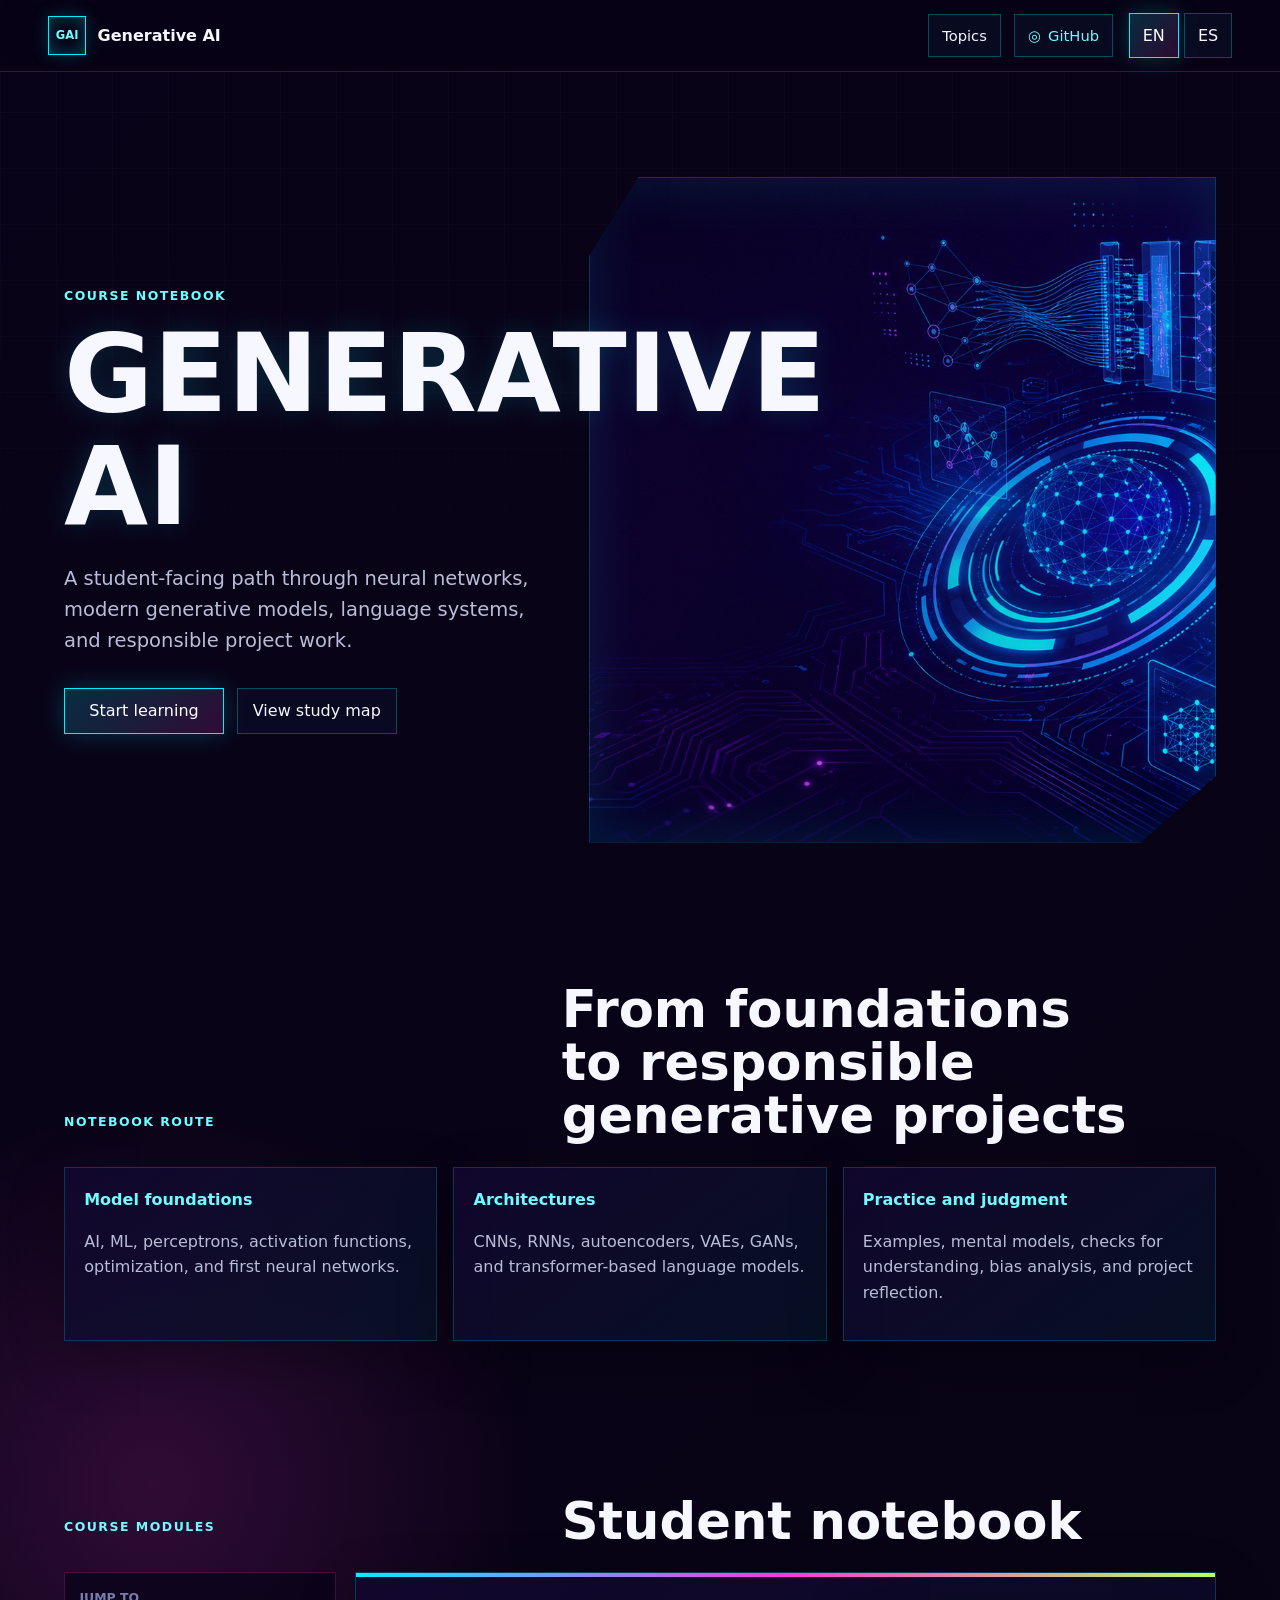
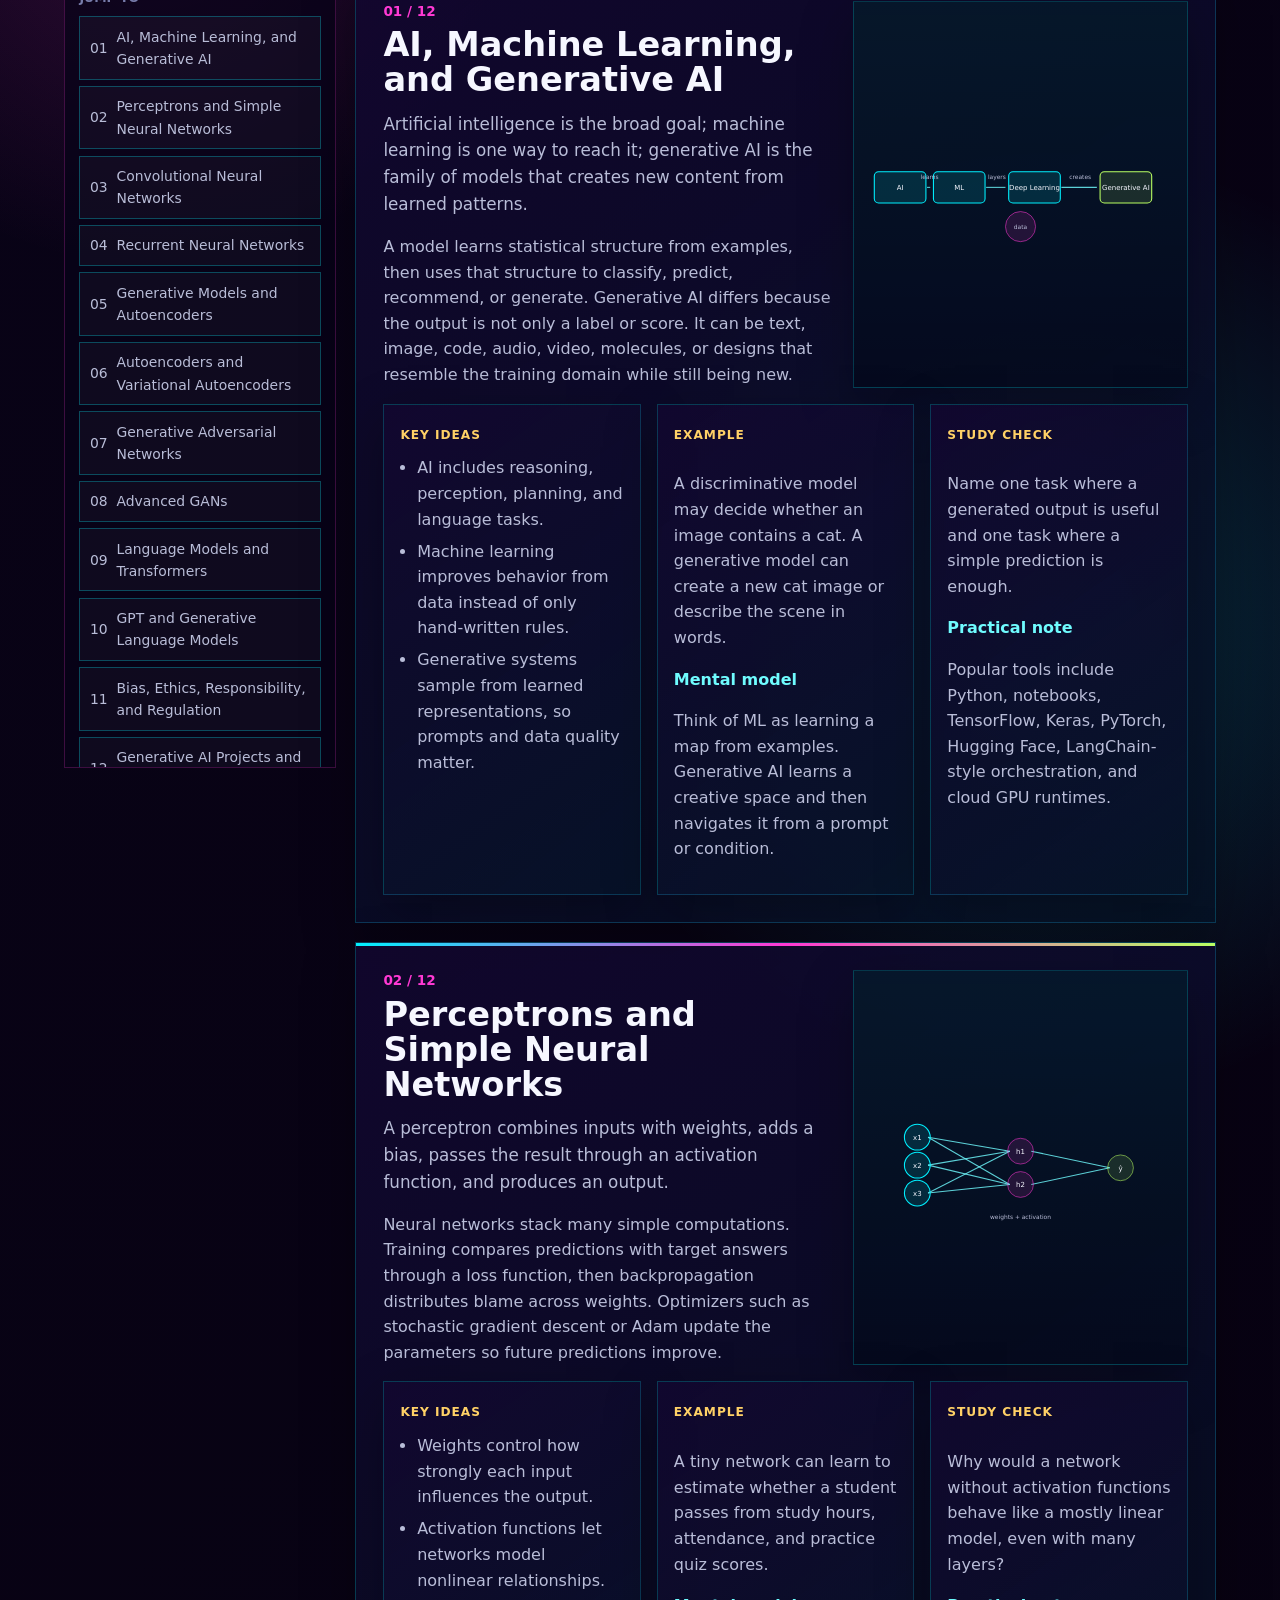
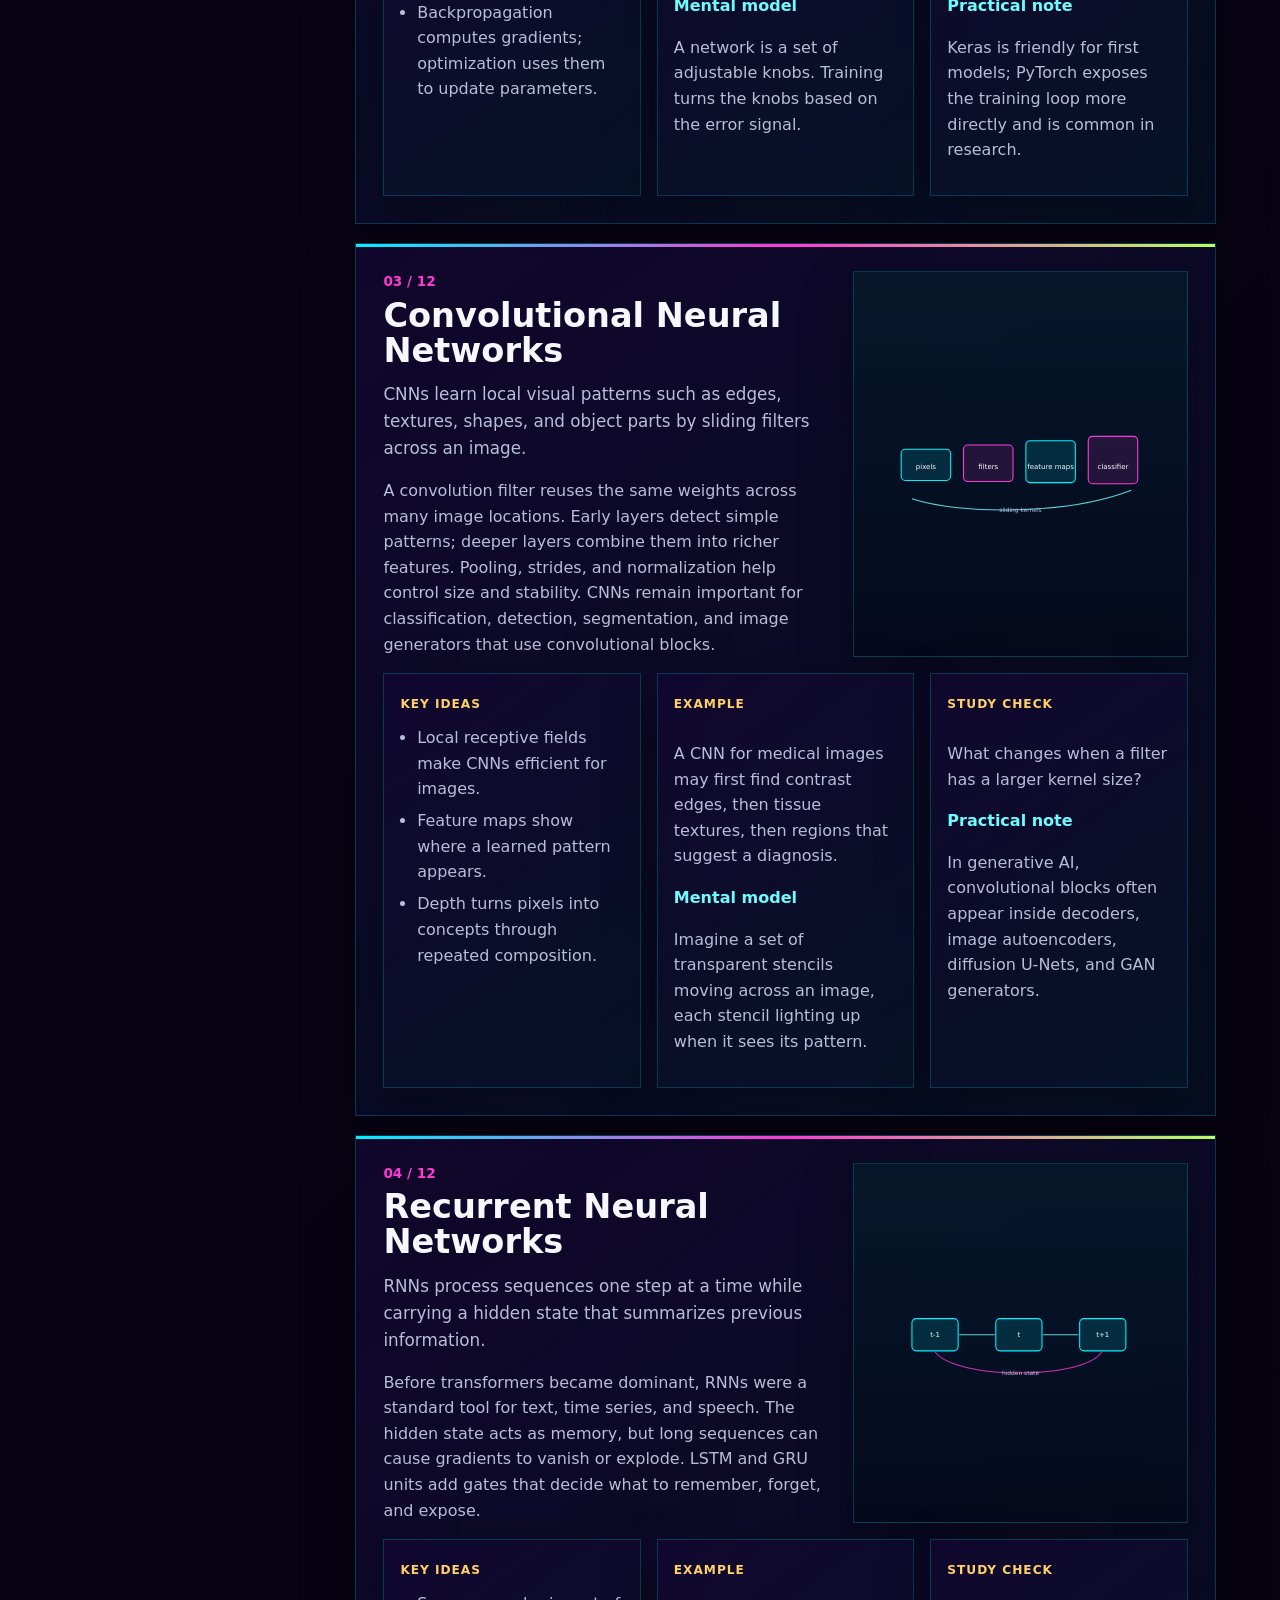
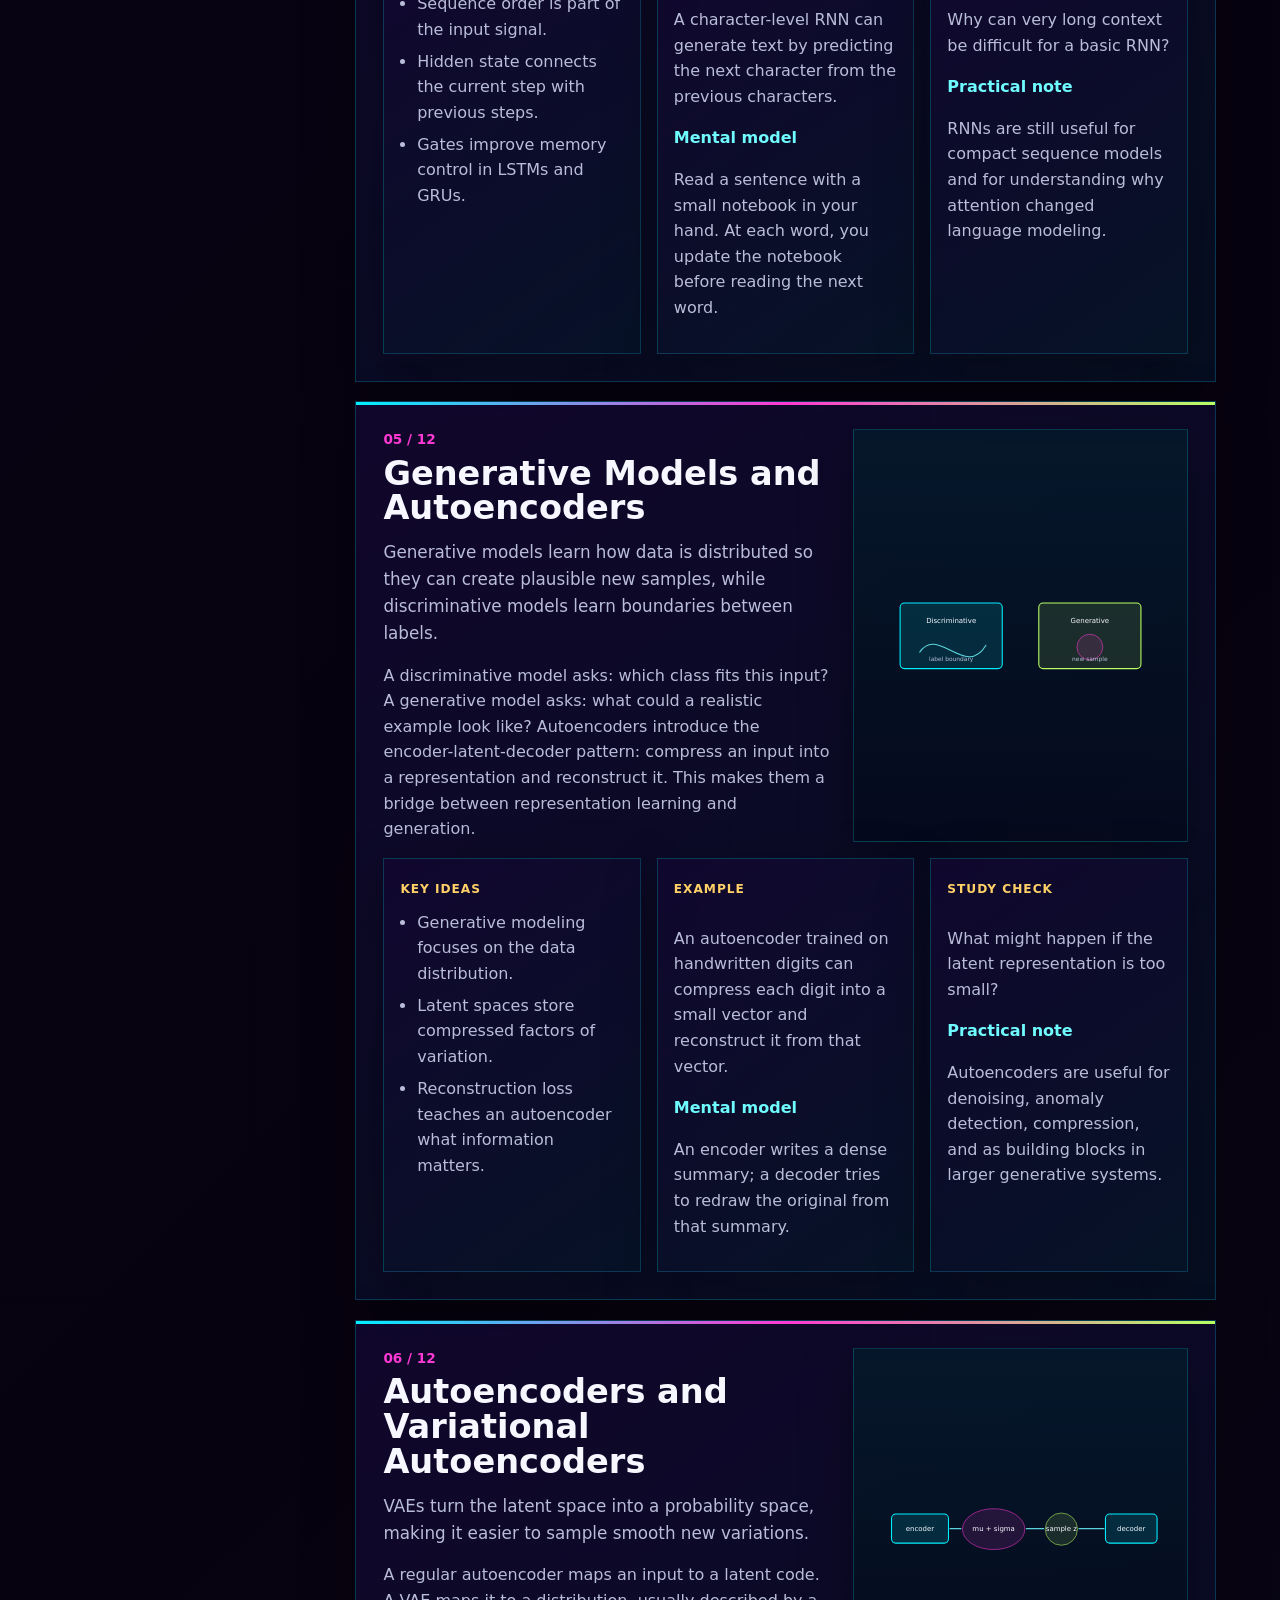
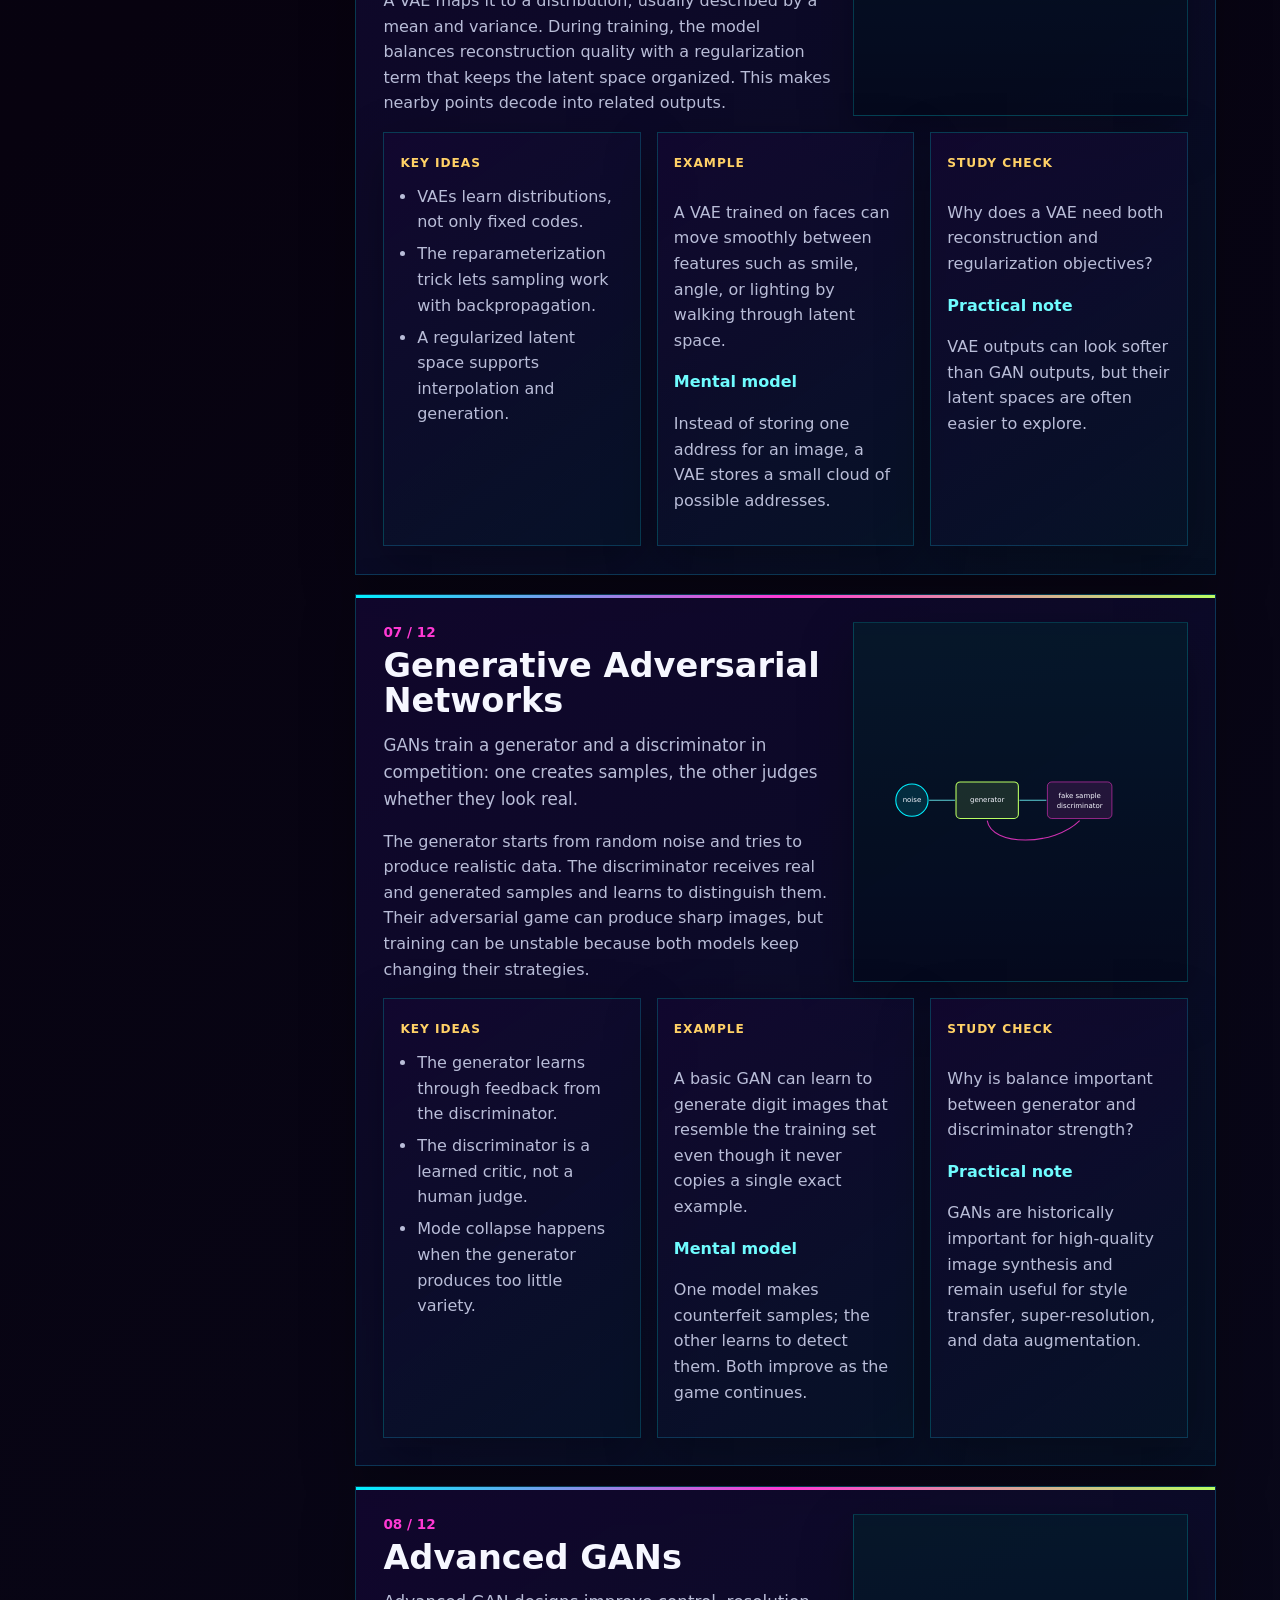
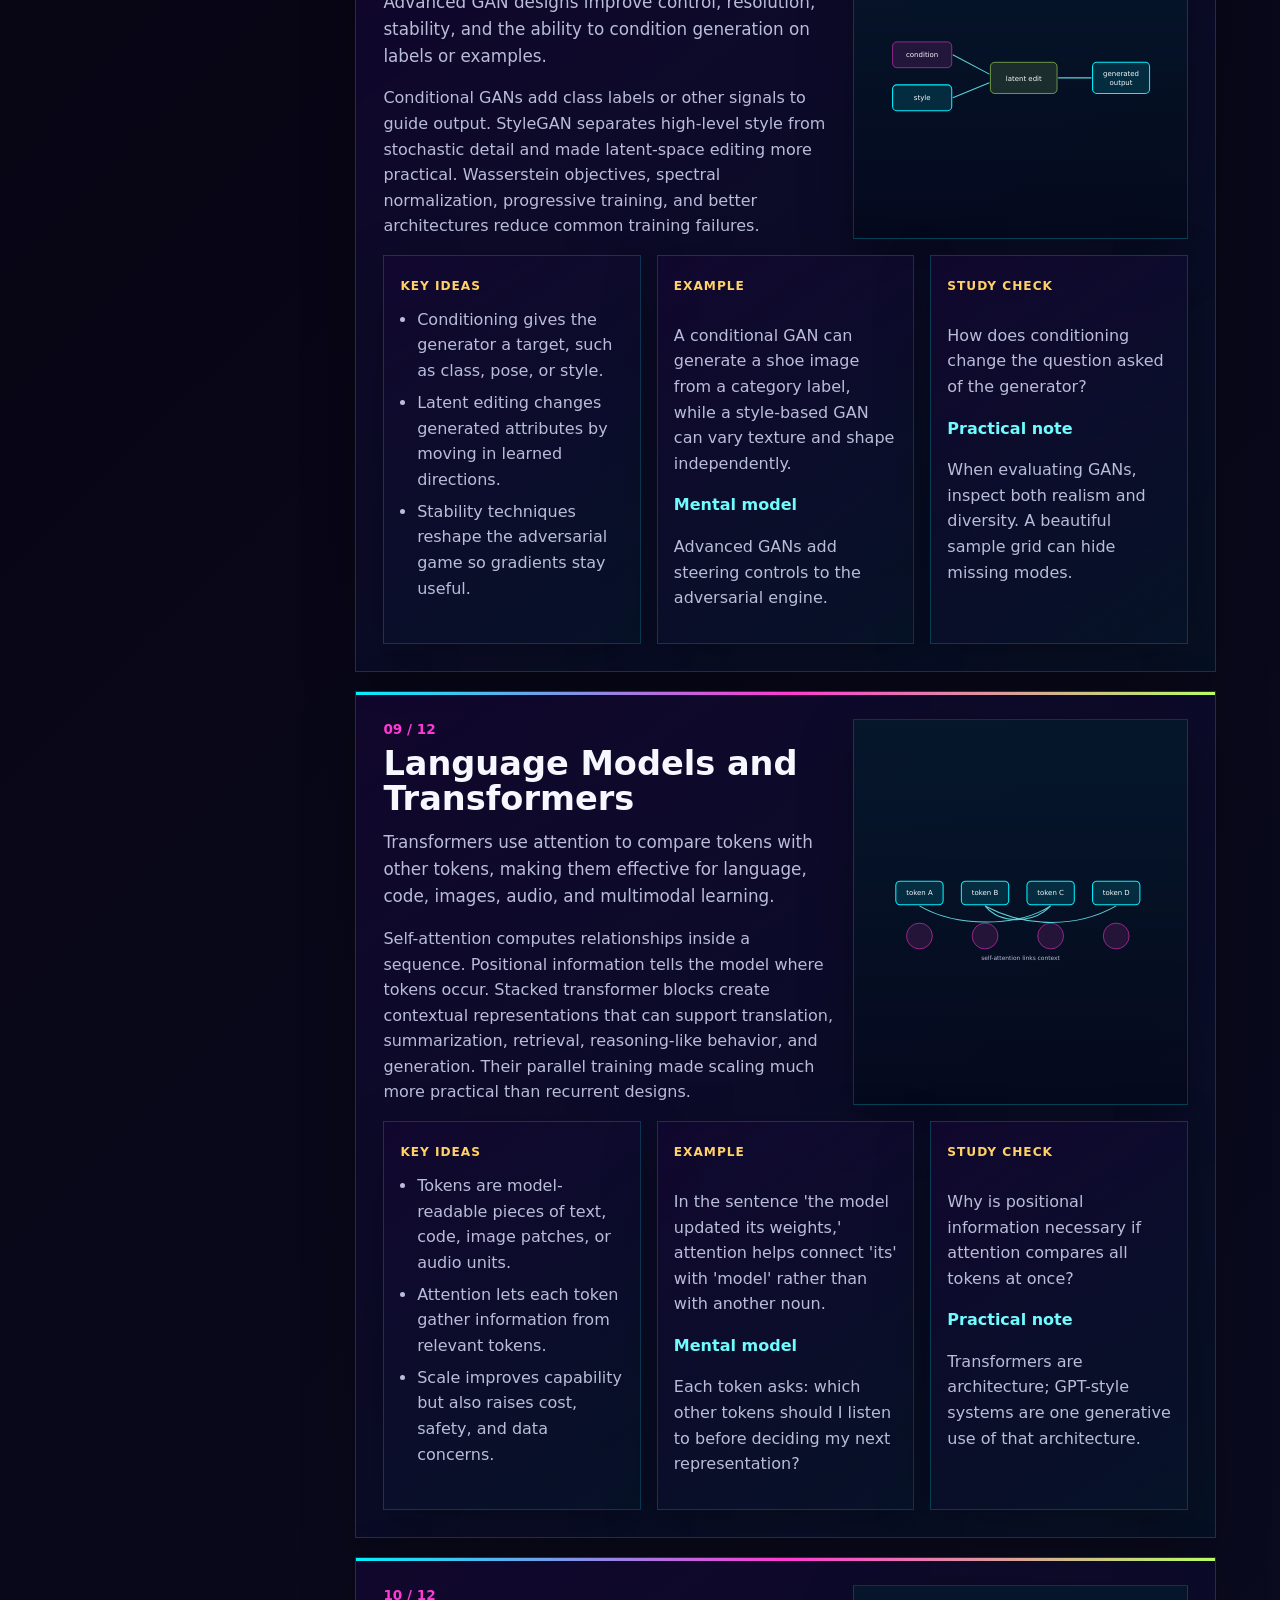
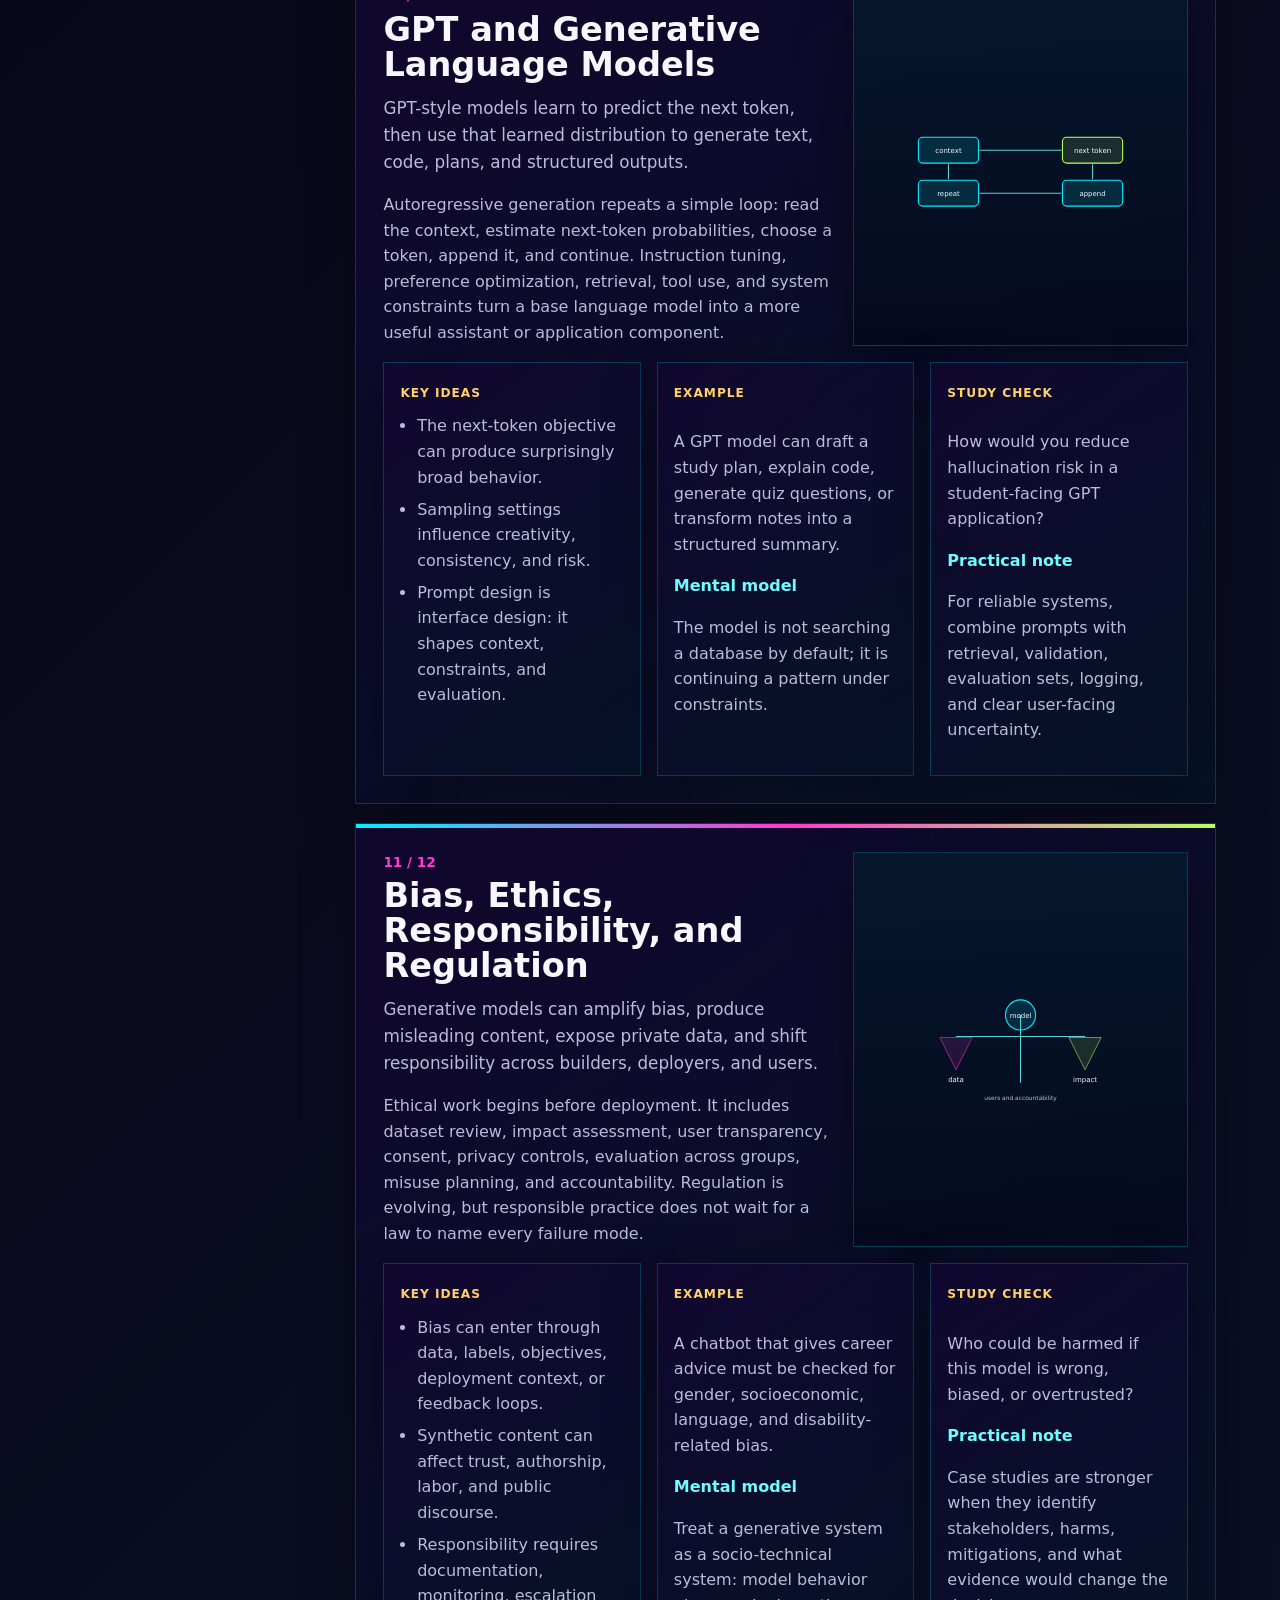
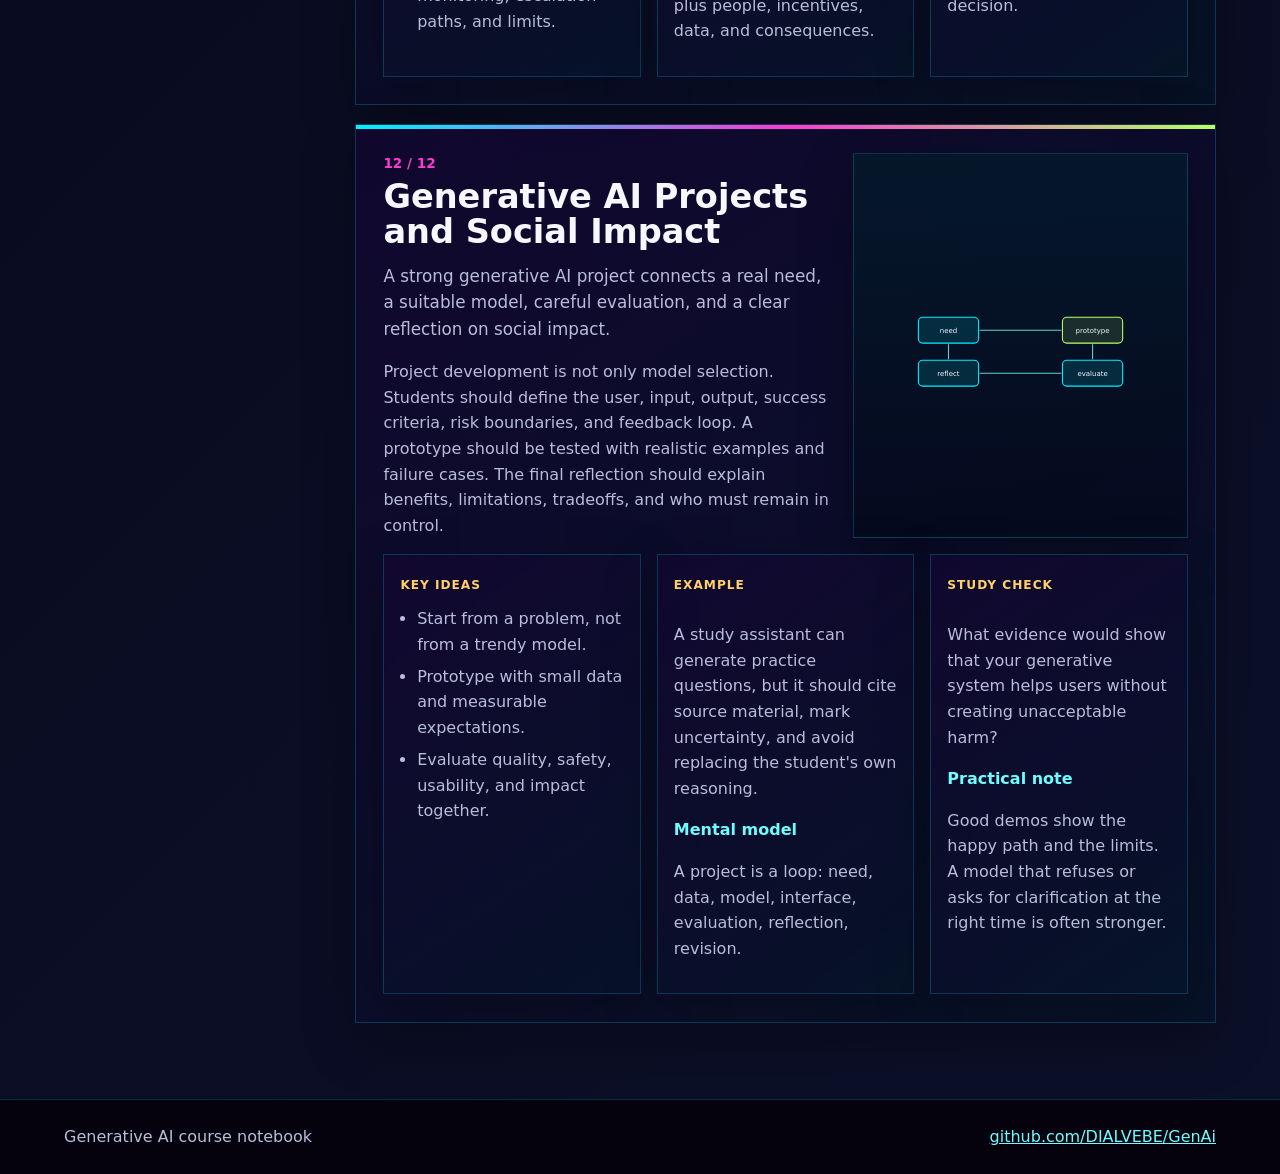
==== index.html @ b6040ebb "Remove lab section" ====
<!doctype html>
<html lang="en">
  <head>
    <meta charset="utf-8" />
    <meta name="viewport" content="width=device-width, initial-scale=1" />
    <meta
      name="description"
      content="Generative AI bilingual student notebook with explanations, visuals, study checks, and practical examples."
    />
    <title>Generative AI | Course Notebook</title>
    <link rel="preload" href="assets/genai-hero.png" as="image" />
    <link rel="stylesheet" href="styles.css?v=20260802-2" />
  </head>
  <body>
    <header class="site-header">
      <a class="brand" href="#top" aria-label="Generative AI home">
        <span class="brand-mark">GAI</span>
        <span>Generative AI</span>
      </a>
      <nav class="top-nav" aria-label="Primary navigation">
        <a href="#topics" data-i18n="navTopics">Topics</a>
        <a
          class="repo-link"
          href="https://github.com/DIALVEBE/GenAi"
          rel="noreferrer"
        >
          <span aria-hidden="true">◎</span>
          GitHub
        </a>
      </nav>
      <div class="language-switch" role="group" aria-label="Language switch">
        <button class="lang-button is-active" type="button" data-lang="en">EN</button>
        <button class="lang-button" type="button" data-lang="es">ES</button>
      </div>
    </header>

    <main id="top">
      <section class="hero">
        <div class="hero-copy">
          <p class="eyebrow" data-i18n="courseLabel">Course notebook</p>
          <h1 data-i18n="heroTitle">Generative AI</h1>
          <p class="hero-text" data-i18n="heroText">
            A student-facing path through neural networks, modern generative
            models, language systems, and responsible project work.
          </p>
          <div class="hero-actions">
            <a class="primary-action" href="#topics" data-i18n="startLearning">Start learning</a>
            <a class="secondary-action" href="#study-map" data-i18n="viewMap">View study map</a>
          </div>
        </div>
        <div class="hero-panel" aria-label="Generative AI neon circuit visual"></div>
      </section>

      <section class="study-map" id="study-map" aria-labelledby="study-map-title">
        <div class="section-heading">
          <p class="eyebrow" data-i18n="mapLabel">Notebook route</p>
          <h2 id="study-map-title" data-i18n="mapTitle">From foundations to responsible generative projects</h2>
        </div>
        <div class="map-grid">
          <article>
            <strong data-i18n="map1Title">Model foundations</strong>
            <p data-i18n="map1Text">AI, ML, perceptrons, activation functions, optimization, and first neural networks.</p>
          </article>
          <article>
            <strong data-i18n="map2Title">Architectures</strong>
            <p data-i18n="map2Text">CNNs, RNNs, autoencoders, VAEs, GANs, and transformer-based language models.</p>
          </article>
          <article>
            <strong data-i18n="map3Title">Practice and judgment</strong>
            <p data-i18n="map3Text">Examples, mental models, checks for understanding, bias analysis, and project reflection.</p>
          </article>
        </div>
      </section>

      <section class="topics-shell" id="topics" aria-labelledby="topics-title">
        <div class="section-heading">
          <p class="eyebrow" data-i18n="topicsLabel">Course modules</p>
          <h2 id="topics-title" data-i18n="topicsTitle">Student notebook</h2>
        </div>
        <div class="topic-layout">
          <aside class="topic-index" aria-label="Topic index">
            <div class="index-title" data-i18n="indexTitle">Jump to</div>
            <div id="topicIndex"></div>
          </aside>
          <div class="topics" id="topicList"></div>
        </div>
      </section>
    </main>

    <footer class="site-footer">
      <span data-i18n="footerText">Generative AI course notebook</span>
      <a href="https://github.com/DIALVEBE/GenAi">github.com/DIALVEBE/GenAi</a>
    </footer>

    <script src="script.js?v=20260802-2"></script>
  </body>
</html>
---- styles.css ----
:root {
  color-scheme: dark;
  --bg: #090319;
  --bg-2: #12052b;
  --panel: rgba(17, 11, 42, 0.82);
  --panel-2: rgba(10, 26, 47, 0.78);
  --line: rgba(0, 240, 255, 0.32);
  --cyan: #00f0ff;
  --cyan-2: #6ffcff;
  --pink: #ff39d4;
  --lime: #b9ff63;
  --amber: #ffd166;
  --text: #f6f7ff;
  --muted: #b9bdd8;
  --soft: #777caa;
  --shadow: 0 24px 80px rgba(0, 0, 0, 0.38);
  --radius: 8px;
}

* {
  box-sizing: border-box;
}

html {
  scroll-behavior: smooth;
}

body {
  margin: 0;
  min-width: 320px;
  overflow-x: hidden;
  background:
    radial-gradient(circle at 82% 18%, rgba(0, 240, 255, 0.18), transparent 30rem),
    radial-gradient(circle at 12% 12%, rgba(255, 57, 212, 0.16), transparent 24rem),
    linear-gradient(135deg, var(--bg), #07020f 48%, #0b1029);
  color: var(--text);
  font-family:
    Inter, ui-sans-serif, system-ui, -apple-system, BlinkMacSystemFont, "Segoe UI",
    sans-serif;
  line-height: 1.6;
}

body::before {
  position: fixed;
  inset: 0;
  pointer-events: none;
  content: "";
  background-image:
    linear-gradient(rgba(255, 255, 255, 0.035) 1px, transparent 1px),
    linear-gradient(90deg, rgba(255, 255, 255, 0.035) 1px, transparent 1px);
  background-size: 56px 56px;
  mask-image: linear-gradient(to bottom, rgba(0, 0, 0, 0.8), transparent 78%);
}

a {
  color: inherit;
}

.site-header {
  position: sticky;
  top: 0;
  z-index: 20;
  display: grid;
  grid-template-columns: auto 1fr auto;
  gap: 1rem;
  align-items: center;
  padding: 0.8rem clamp(1rem, 4vw, 3rem);
  border-bottom: 1px solid rgba(0, 240, 255, 0.18);
  background: rgba(7, 2, 20, 0.82);
  backdrop-filter: blur(18px);
}

.brand,
.top-nav,
.language-switch,
.hero-actions {
  display: flex;
  align-items: center;
}

.brand {
  gap: 0.7rem;
  font-weight: 800;
  text-decoration: none;
  letter-spacing: 0;
}

.brand-mark {
  display: grid;
  width: 2.4rem;
  height: 2.4rem;
  place-items: center;
  border: 1px solid var(--cyan);
  color: var(--cyan-2);
  font-size: 0.72rem;
  box-shadow: inset 0 0 18px rgba(0, 240, 255, 0.28), 0 0 18px rgba(0, 240, 255, 0.2);
}

.top-nav {
  justify-content: flex-end;
  gap: 0.85rem;
  font-size: 0.92rem;
}

.top-nav a,
.primary-action,
.secondary-action,
.lang-button,
.topic-index a {
  min-height: 2.4rem;
  border: 1px solid rgba(0, 240, 255, 0.28);
  color: var(--text);
  text-decoration: none;
}

.top-nav a,
.primary-action,
.secondary-action,
.lang-button {
  display: inline-flex;
  align-items: center;
  justify-content: center;
  gap: 0.45rem;
  padding: 0.55rem 0.8rem;
  background: rgba(10, 14, 38, 0.72);
}

.repo-link {
  color: var(--cyan-2) !important;
}

.language-switch {
  gap: 0.35rem;
}

.lang-button {
  cursor: pointer;
  font: inherit;
}

.lang-button.is-active,
.primary-action {
  border-color: var(--cyan);
  background: linear-gradient(135deg, rgba(0, 240, 255, 0.18), rgba(255, 57, 212, 0.16));
  color: white;
  box-shadow: 0 0 24px rgba(0, 240, 255, 0.22);
}

.hero {
  min-height: calc(100svh - 4.1rem);
  display: grid;
  grid-template-columns: minmax(0, 0.86fr) minmax(20rem, 1.14fr);
  gap: clamp(1.5rem, 4vw, 4rem);
  align-items: center;
  padding: clamp(3.5rem, 7vw, 7rem) clamp(1rem, 5vw, 5rem) 3rem;
  overflow: hidden;
}

.hero-copy {
  position: relative;
  z-index: 2;
  max-width: 43rem;
}

.eyebrow {
  margin: 0 0 0.7rem;
  color: var(--cyan-2);
  font-size: 0.78rem;
  font-weight: 800;
  letter-spacing: 0.12em;
  text-transform: uppercase;
}

h1,
h2,
h3 {
  margin: 0;
  line-height: 1.04;
  letter-spacing: 0;
}

h1 {
  max-width: 9ch;
  font-size: 6.8rem;
  text-transform: uppercase;
  text-shadow: 0 0 28px rgba(0, 240, 255, 0.16);
}

h2 {
  font-size: 3.2rem;
  max-width: 12ch;
}

h3 {
  font-size: 1.25rem;
}

.hero-text {
  max-width: 39rem;
  margin: 1.2rem 0 0;
  color: var(--muted);
  font-size: 1.22rem;
}

.hero-actions {
  flex-wrap: wrap;
  gap: 0.8rem;
  margin-top: 2rem;
}

.primary-action,
.secondary-action {
  min-width: 10rem;
}

.hero-panel {
  min-height: clamp(20rem, 52vw, 42rem);
  border: 1px solid rgba(0, 240, 255, 0.22);
  background:
    linear-gradient(90deg, rgba(9, 3, 25, 0.36), rgba(9, 3, 25, 0.04)),
    url("assets/genai-hero.png") center / cover;
  box-shadow: var(--shadow), inset 0 0 56px rgba(0, 240, 255, 0.12);
  clip-path: polygon(8% 0, 100% 0, 100% 90%, 88% 100%, 0 100%, 0 12%);
}

.study-map,
.topics-shell {
  padding: clamp(3rem, 6vw, 6rem) clamp(1rem, 5vw, 5rem);
}

.section-heading {
  display: grid;
  grid-template-columns: minmax(0, 0.42fr) minmax(0, 0.58fr);
  gap: 1.5rem;
  align-items: end;
  margin-bottom: 1.5rem;
}

.section-heading h2 {
  max-width: 16ch;
}

.map-grid,
.detail-grid {
  display: grid;
  grid-template-columns: repeat(3, minmax(0, 1fr));
  gap: 1rem;
}

.map-grid article,
.topic-card,
.detail-card,
.visual-card {
  border: 1px solid rgba(0, 240, 255, 0.2);
  background: linear-gradient(145deg, rgba(18, 7, 48, 0.86), rgba(6, 20, 40, 0.72));
  box-shadow: 0 18px 50px rgba(0, 0, 0, 0.28);
}

.map-grid article {
  min-height: 10rem;
  padding: 1.2rem;
}

.map-grid strong,
.detail-card strong {
  color: var(--cyan-2);
}

.map-grid p,
.topic-summary,
.topic-deep,
.detail-card p {
  color: var(--muted);
}

.topic-layout {
  display: grid;
  grid-template-columns: 17rem minmax(0, 1fr);
  gap: 1.2rem;
  align-items: start;
}

.topic-index {
  position: sticky;
  top: 5.5rem;
  max-height: calc(100svh - 6.5rem);
  overflow: auto;
  padding: 0.9rem;
  border: 1px solid rgba(255, 57, 212, 0.22);
  background: rgba(8, 4, 24, 0.72);
}

.index-title {
  margin-bottom: 0.55rem;
  color: var(--soft);
  font-size: 0.78rem;
  font-weight: 800;
  text-transform: uppercase;
}

.topic-index a {
  display: flex;
  gap: 0.55rem;
  align-items: center;
  margin: 0.4rem 0;
  padding: 0.52rem 0.6rem;
  color: var(--muted);
  font-size: 0.87rem;
  background: rgba(255, 255, 255, 0.035);
}

.topic-index a:hover,
.topic-index a:focus-visible {
  border-color: var(--cyan);
  color: white;
}

.topics {
  display: grid;
  gap: 1.2rem;
}

.topic-card {
  position: relative;
  overflow: hidden;
  padding: clamp(1rem, 3vw, 1.7rem);
}

.topic-card::before {
  position: absolute;
  inset: 0 0 auto;
  height: 0.2rem;
  content: "";
  background: linear-gradient(90deg, var(--cyan), var(--pink), var(--lime));
}

.topic-top {
  display: grid;
  grid-template-columns: minmax(0, 0.86fr) minmax(18rem, 0.64fr);
  gap: 1.2rem;
  align-items: stretch;
}

.topic-number {
  color: var(--pink);
  font-weight: 900;
  font-size: 0.85rem;
}

.topic-card h3 {
  margin: 0.35rem 0 0.8rem;
  font-size: 2.1rem;
}

.topic-summary {
  margin: 0 0 1rem;
  font-size: 1.05rem;
}

.topic-deep {
  margin: 0;
}

.visual-card {
  min-height: 17rem;
  display: grid;
  place-items: center;
  padding: 1rem;
  background:
    linear-gradient(180deg, rgba(0, 240, 255, 0.06), transparent),
    rgba(5, 10, 28, 0.78);
}

.diagram {
  width: min(100%, 28rem);
  height: auto;
}

.diagram text {
  fill: var(--text);
  font-family: inherit;
  font-size: 13px;
}

.diagram .muted {
  fill: var(--muted);
  font-size: 11px;
}

.diagram .node {
  fill: rgba(0, 240, 255, 0.12);
  stroke: var(--cyan);
  stroke-width: 2;
}

.diagram .node-alt {
  fill: rgba(255, 57, 212, 0.12);
  stroke: var(--pink);
}

.diagram .node-good {
  fill: rgba(185, 255, 99, 0.12);
  stroke: var(--lime);
}

.diagram .line {
  stroke: rgba(111, 252, 255, 0.82);
  stroke-width: 2;
  fill: none;
}

.diagram .line-alt {
  stroke: rgba(255, 57, 212, 0.8);
}

.detail-grid {
  margin-top: 1rem;
}

.detail-card {
  min-height: 12rem;
  padding: 1rem;
}

.detail-card .label {
  display: inline-flex;
  margin-bottom: 0.65rem;
  color: var(--amber);
  font-size: 0.76rem;
  font-weight: 900;
  letter-spacing: 0.08em;
  text-transform: uppercase;
}

.detail-card ul {
  margin: 0;
  padding-left: 1.05rem;
  color: var(--muted);
}

.detail-card li + li {
  margin-top: 0.4rem;
}

.site-footer {
  display: flex;
  flex-wrap: wrap;
  justify-content: space-between;
  gap: 1rem;
  padding: 1.5rem clamp(1rem, 5vw, 5rem);
  border-top: 1px solid rgba(0, 240, 255, 0.18);
  color: var(--muted);
  background: #05020e;
}

.site-footer a {
  color: var(--cyan-2);
}

@media (max-width: 980px) {
  .site-header {
    grid-template-columns: 1fr auto;
  }

  .top-nav {
    grid-column: 1 / -1;
    justify-content: flex-start;
    overflow-x: auto;
    padding-bottom: 0.15rem;
  }

  .hero,
  .section-heading,
  .topic-layout,
  .topic-top {
    grid-template-columns: 1fr;
  }

  .hero {
    min-height: auto;
    padding-top: 2.2rem;
  }

  .hero-panel {
    min-height: 20rem;
    order: -1;
  }

  h1 {
    font-size: 4.8rem;
  }

  .topic-index {
    position: relative;
    top: auto;
    max-height: none;
  }

  #topicIndex {
    display: grid;
    grid-template-columns: repeat(2, minmax(0, 1fr));
    gap: 0.45rem;
  }

  .topic-index a {
    margin: 0;
  }
}

@media (max-width: 720px) {
  .map-grid,
  .detail-grid {
    grid-template-columns: 1fr;
  }

  .site-header {
    gap: 0.7rem;
  }

  h1 {
    max-width: 100%;
    font-size: 2.68rem;
  }

  h2 {
    font-size: 2.2rem;
  }

  .hero-text {
    font-size: 1rem;
  }

  .topic-card h3 {
    font-size: 1.55rem;
  }

  .brand span:last-child {
    display: none;
  }

  .top-nav a,
  .lang-button {
    min-height: 2.25rem;
    padding: 0.45rem 0.62rem;
    font-size: 0.86rem;
  }

  #topicIndex {
    grid-template-columns: 1fr;
  }

  .topic-card {
    padding: 1rem;
  }

  .visual-card {
    min-height: 14rem;
  }
}
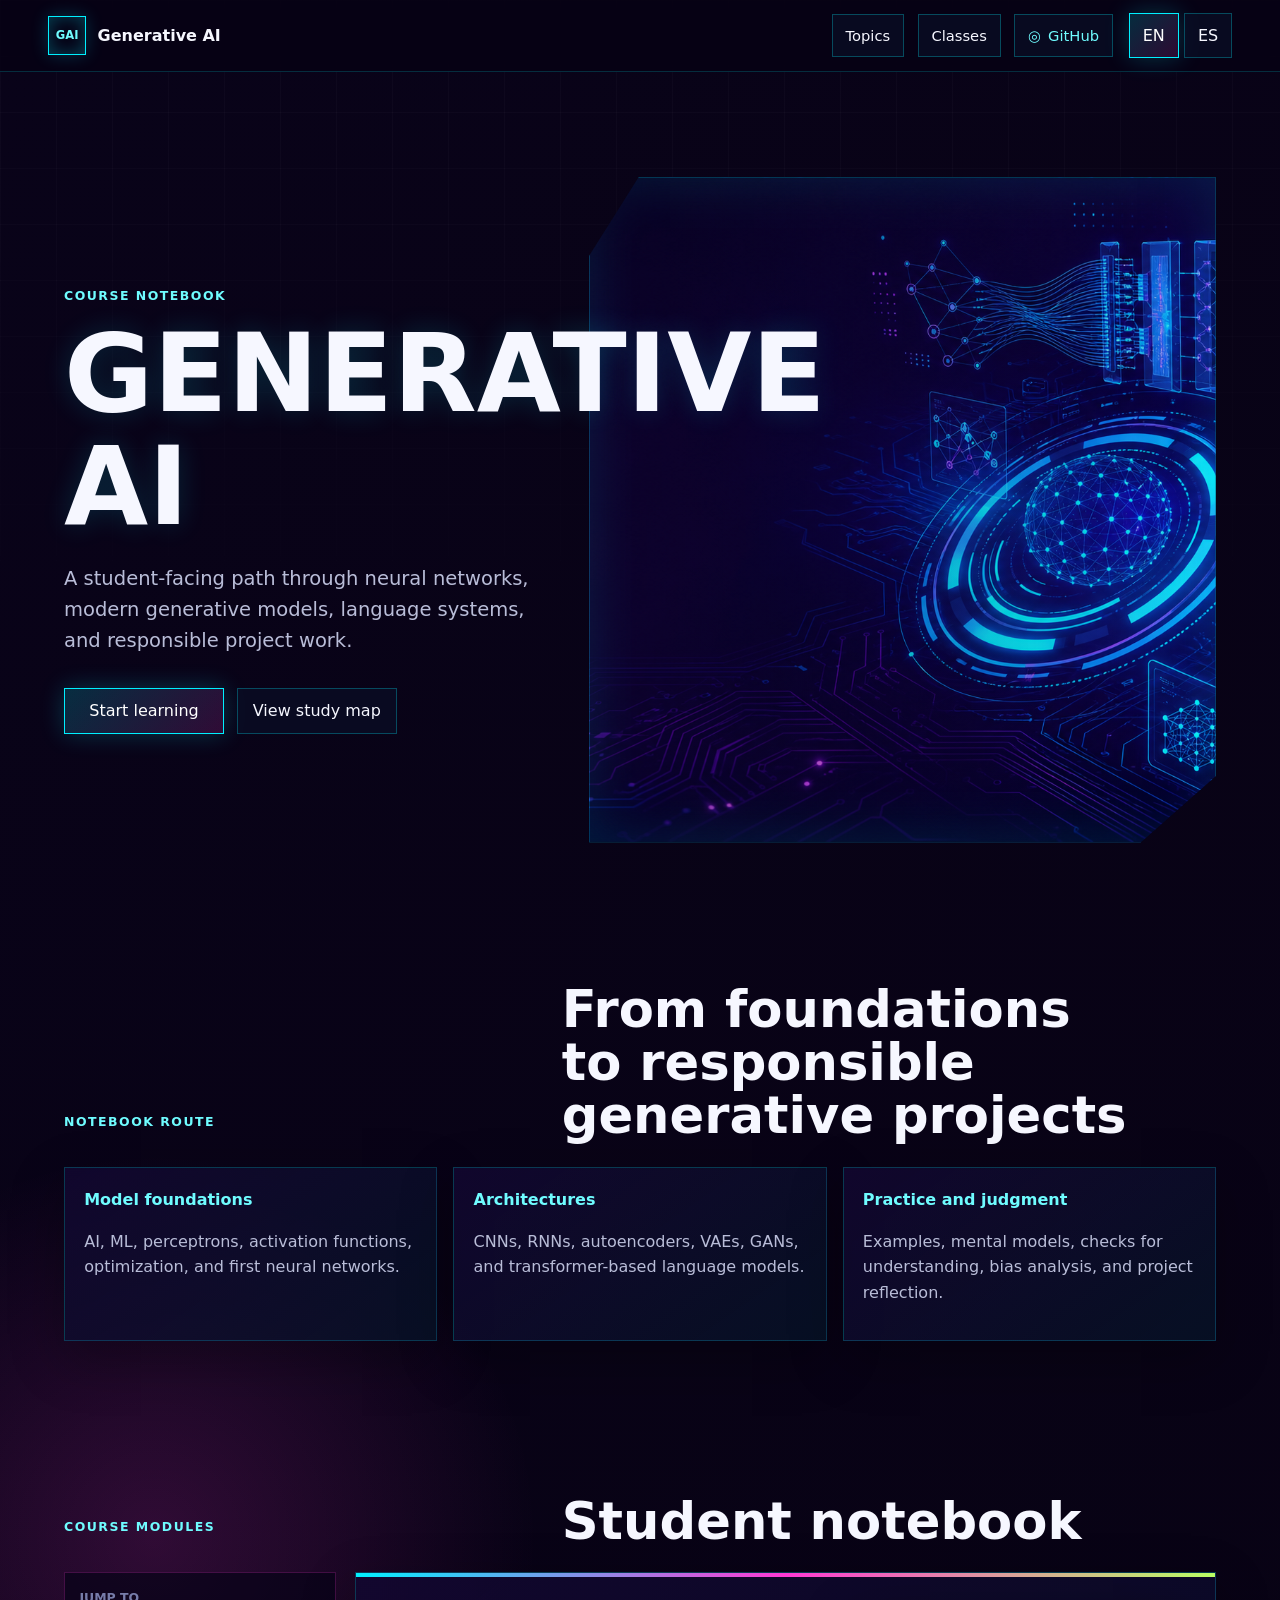
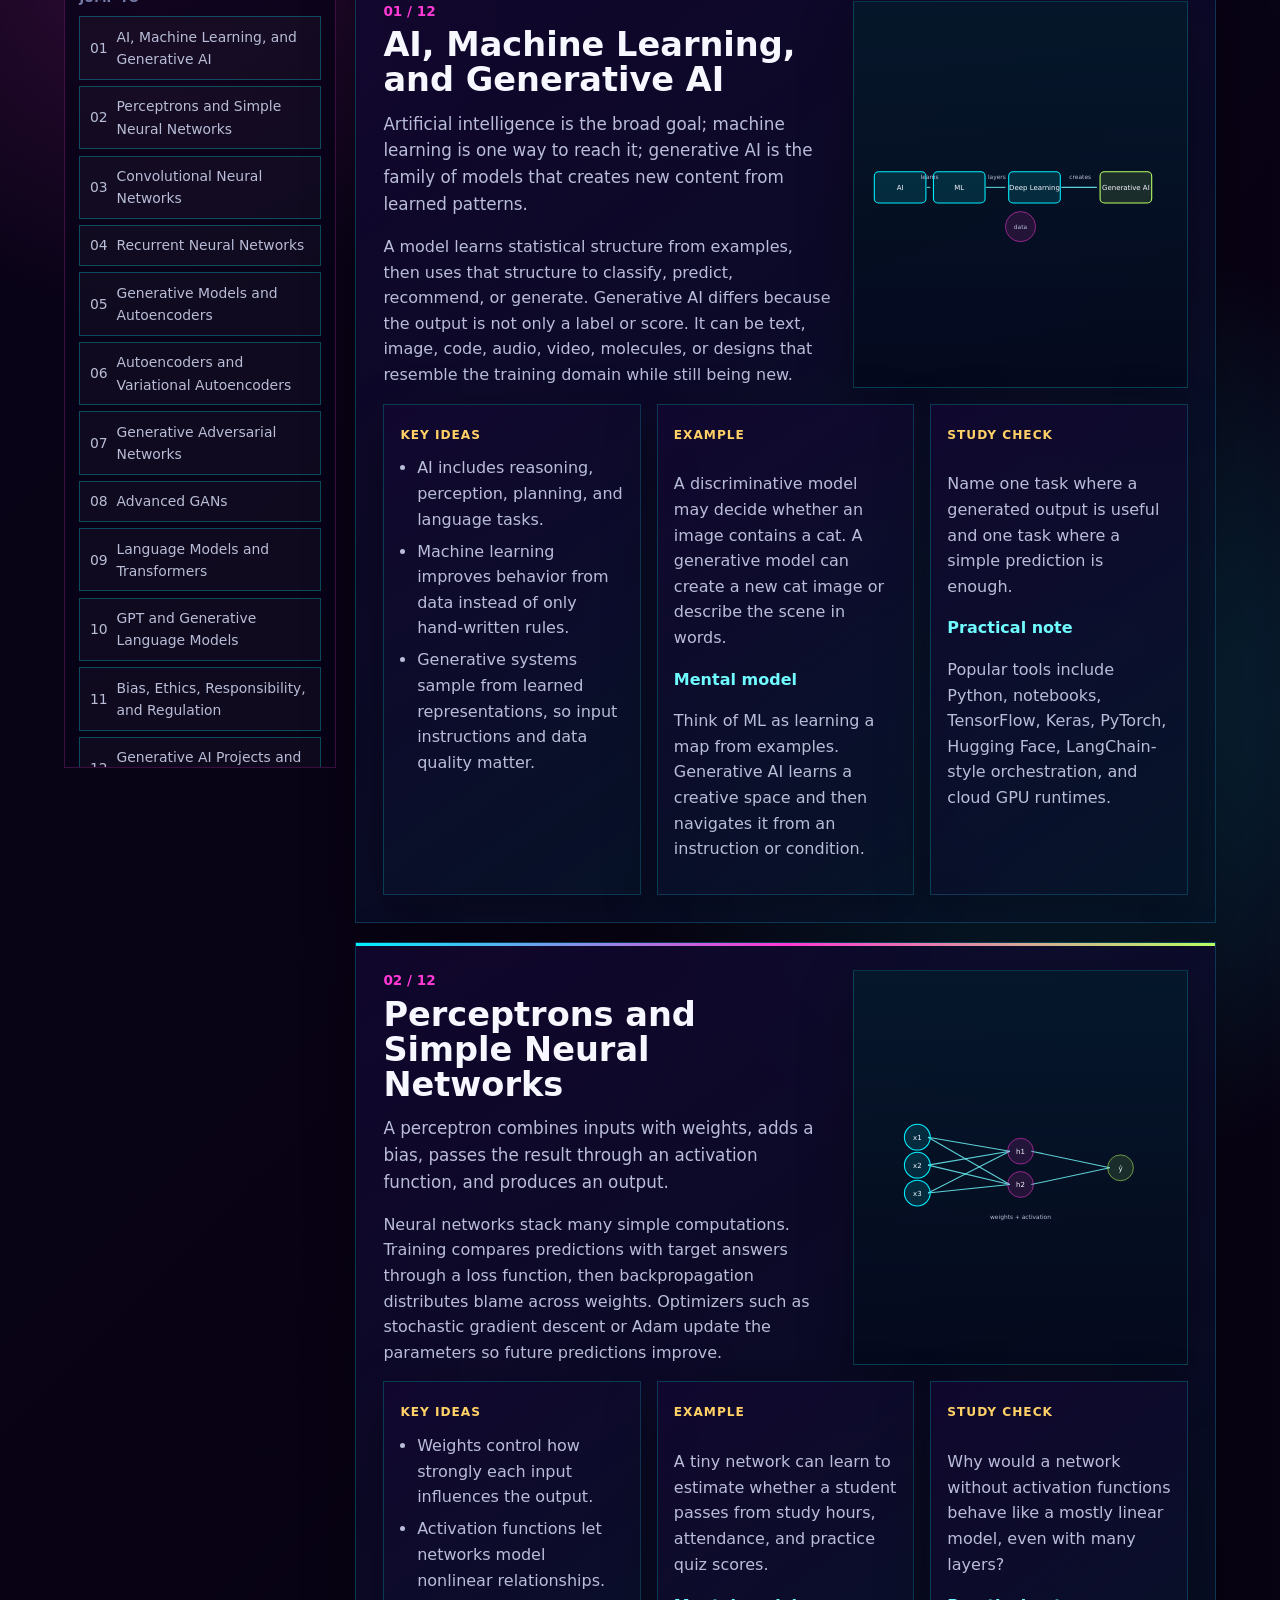
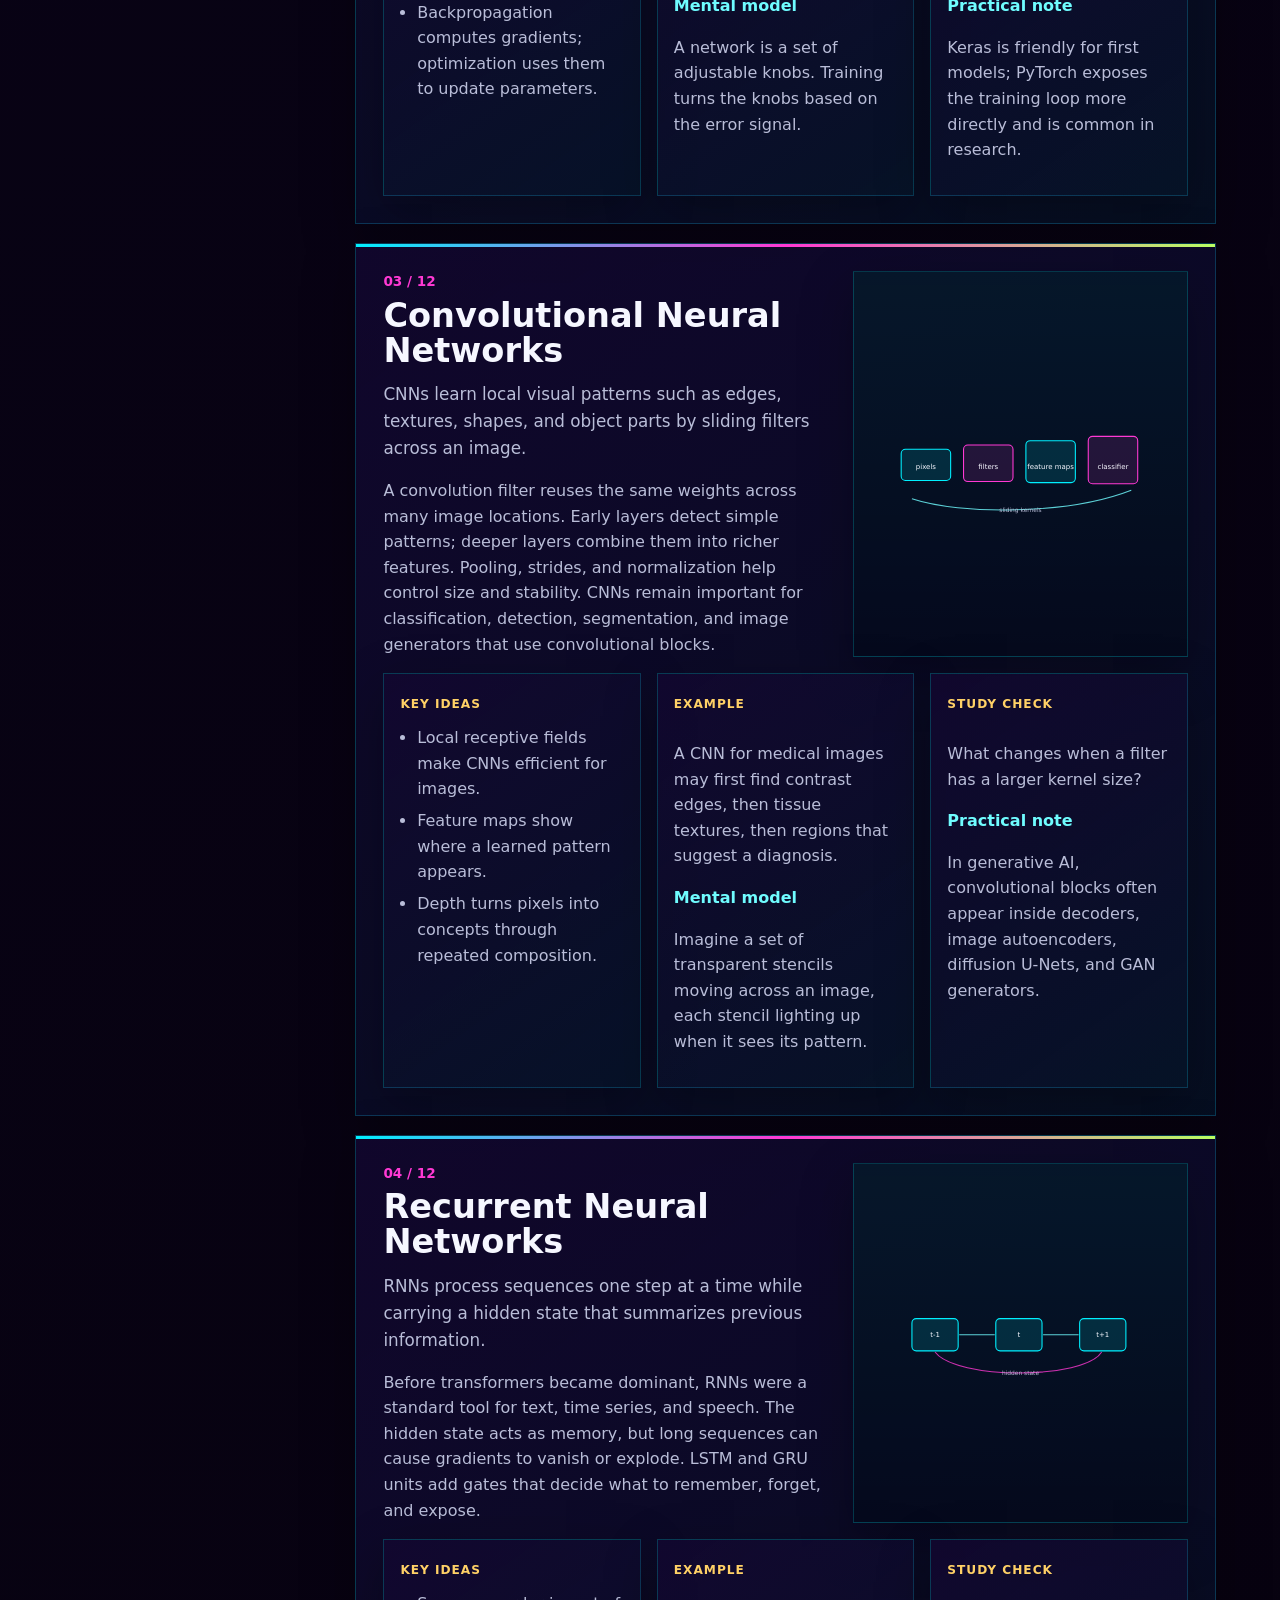
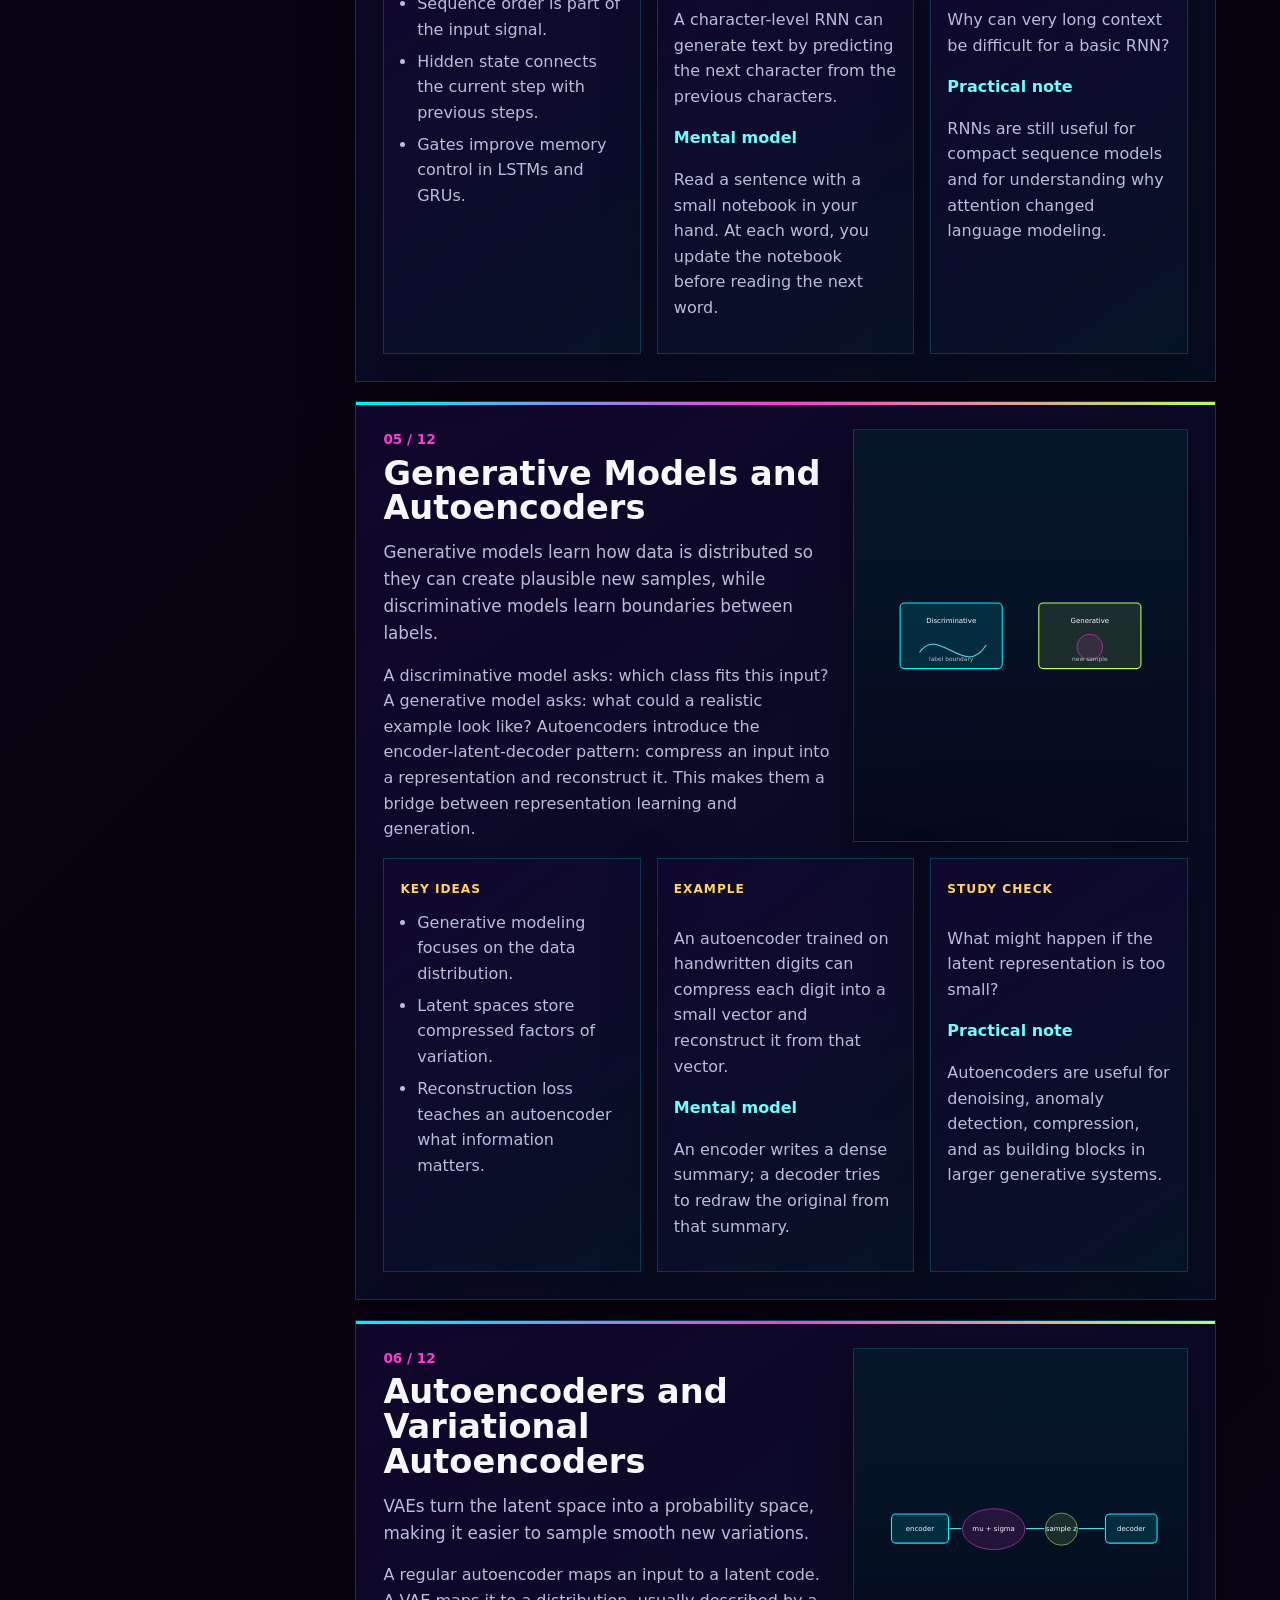
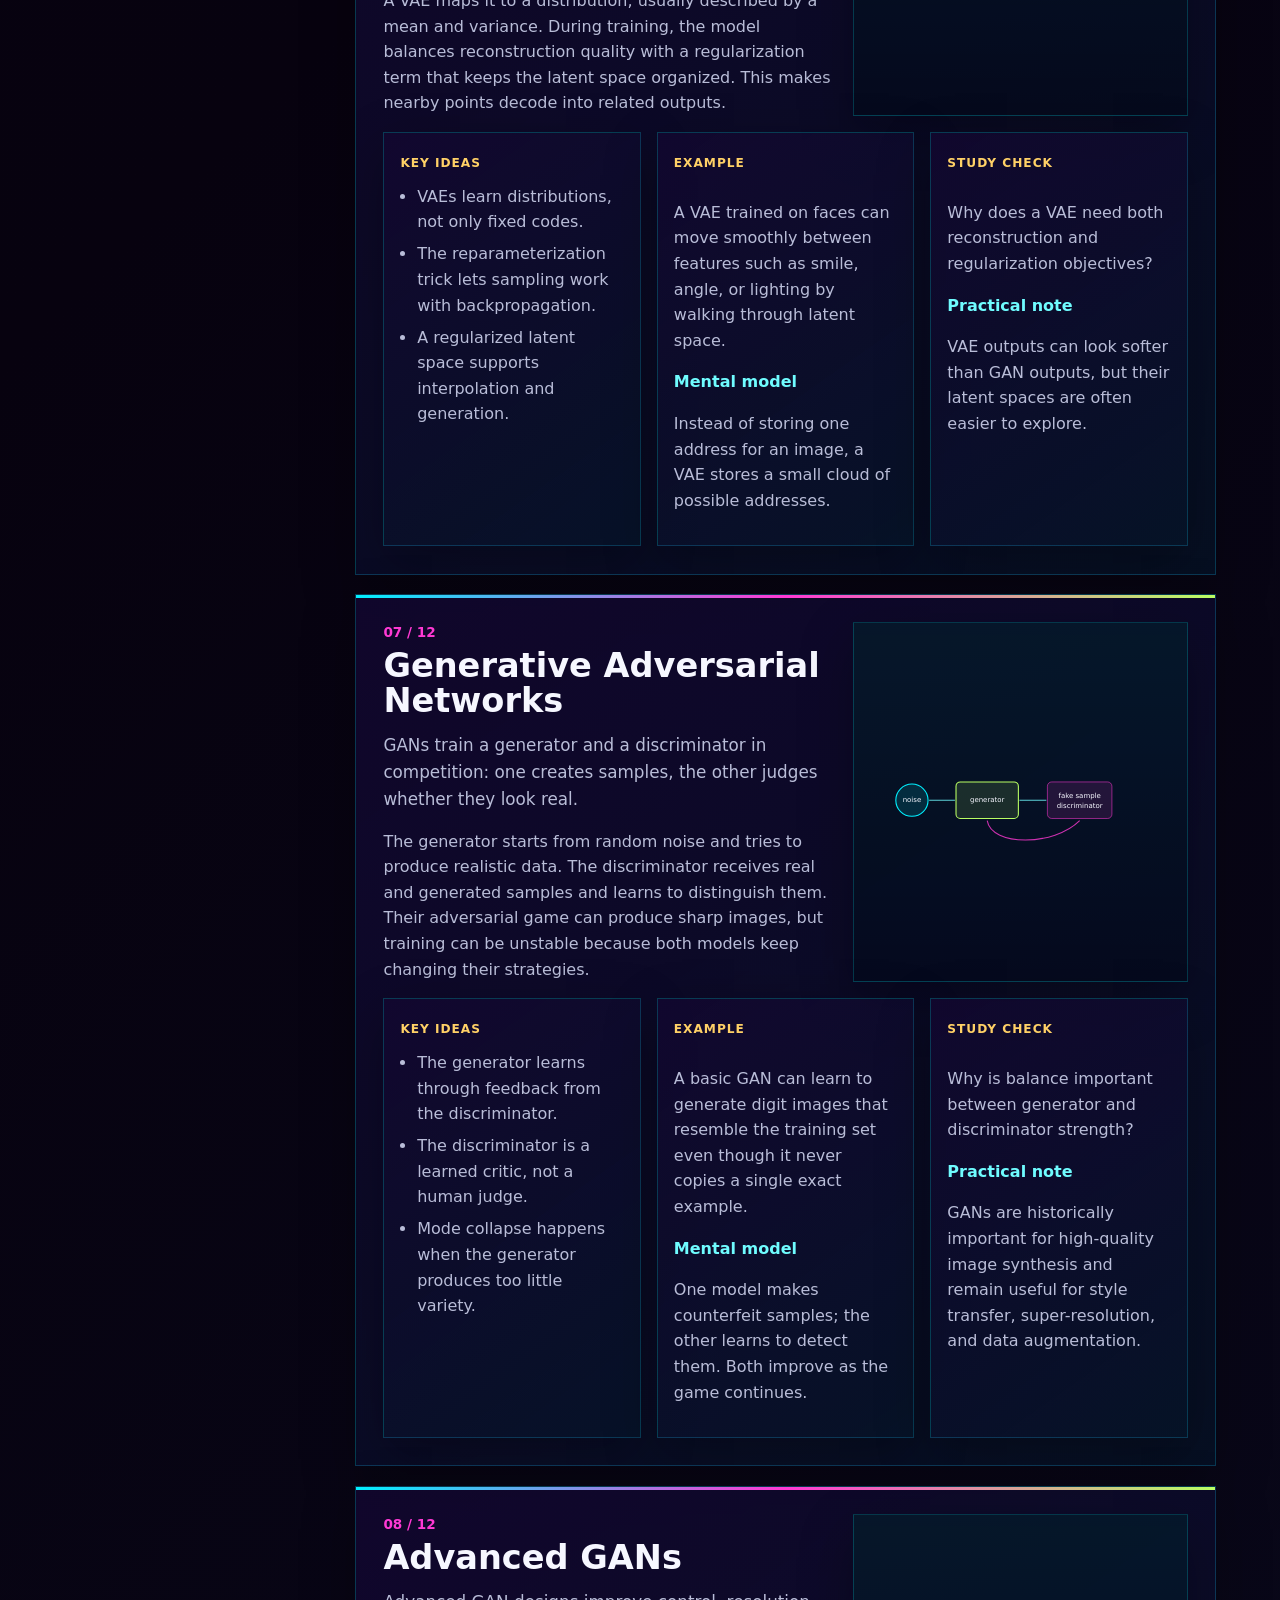
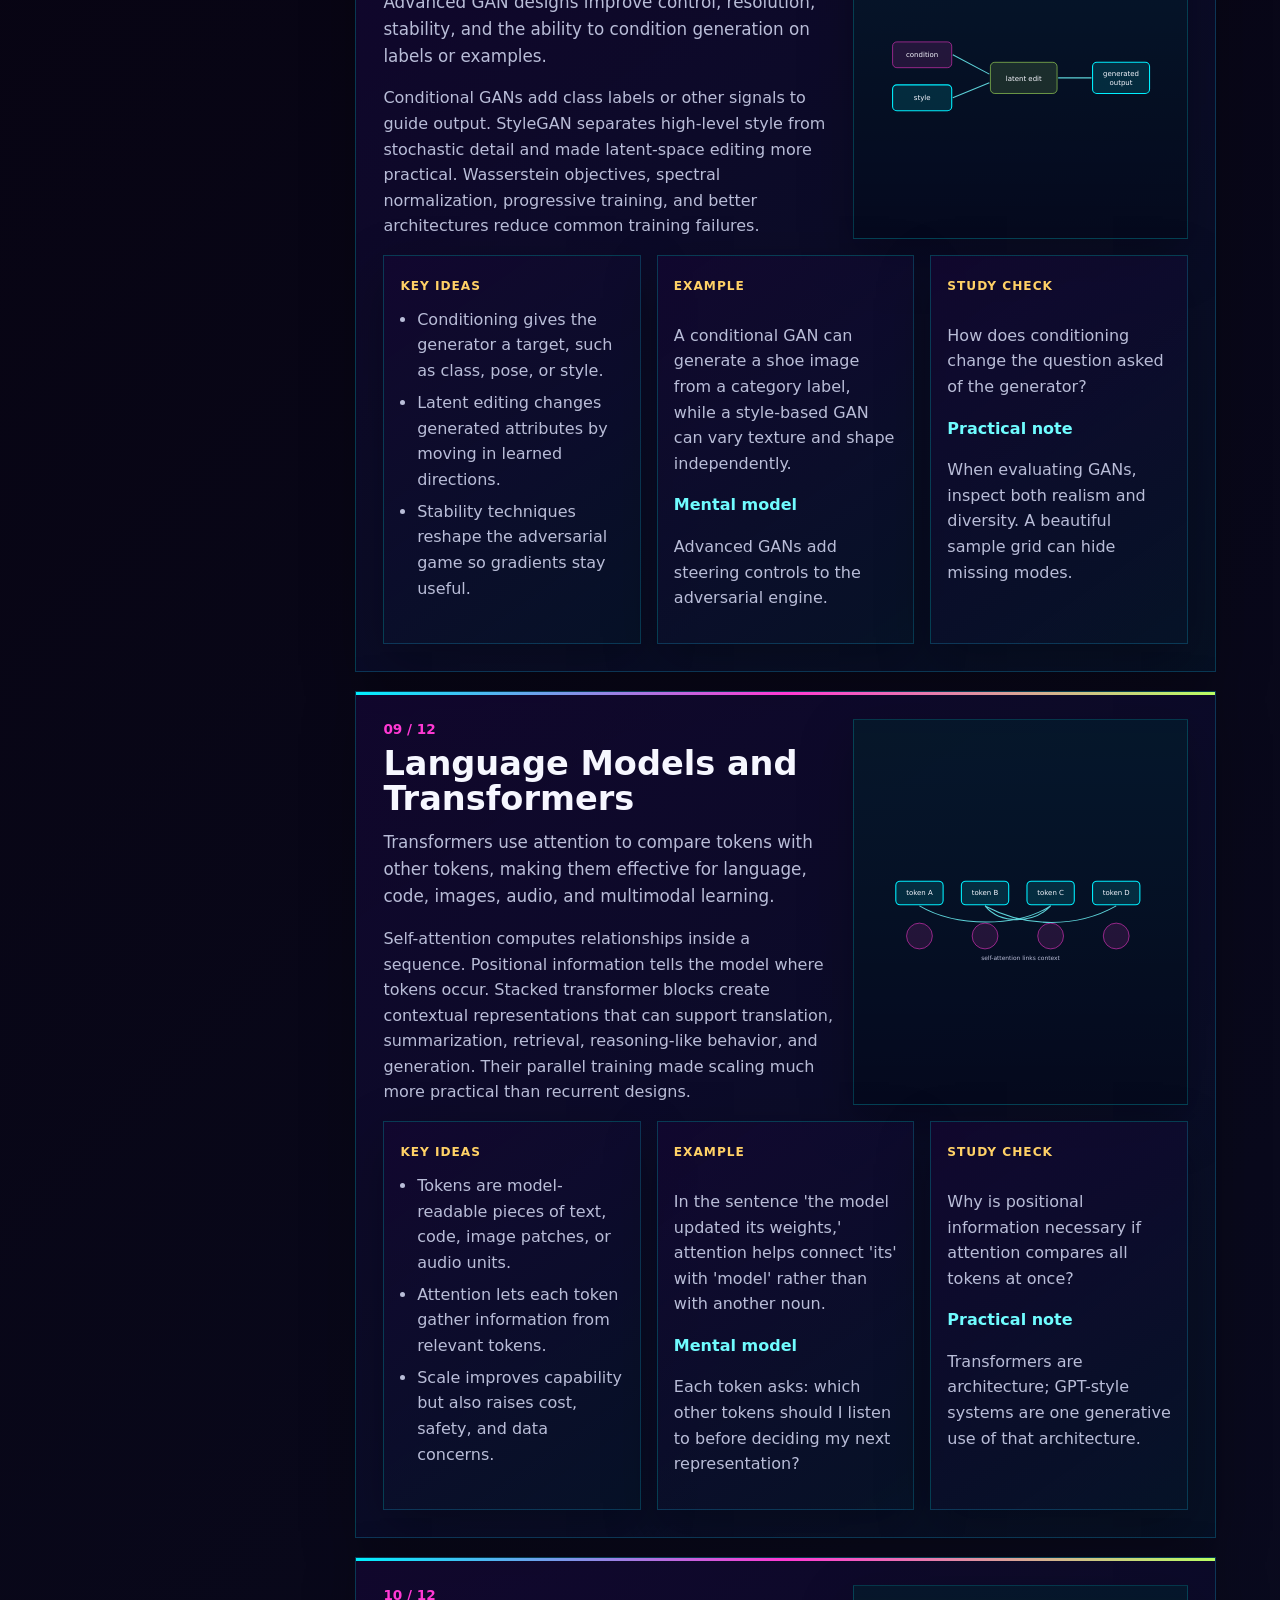
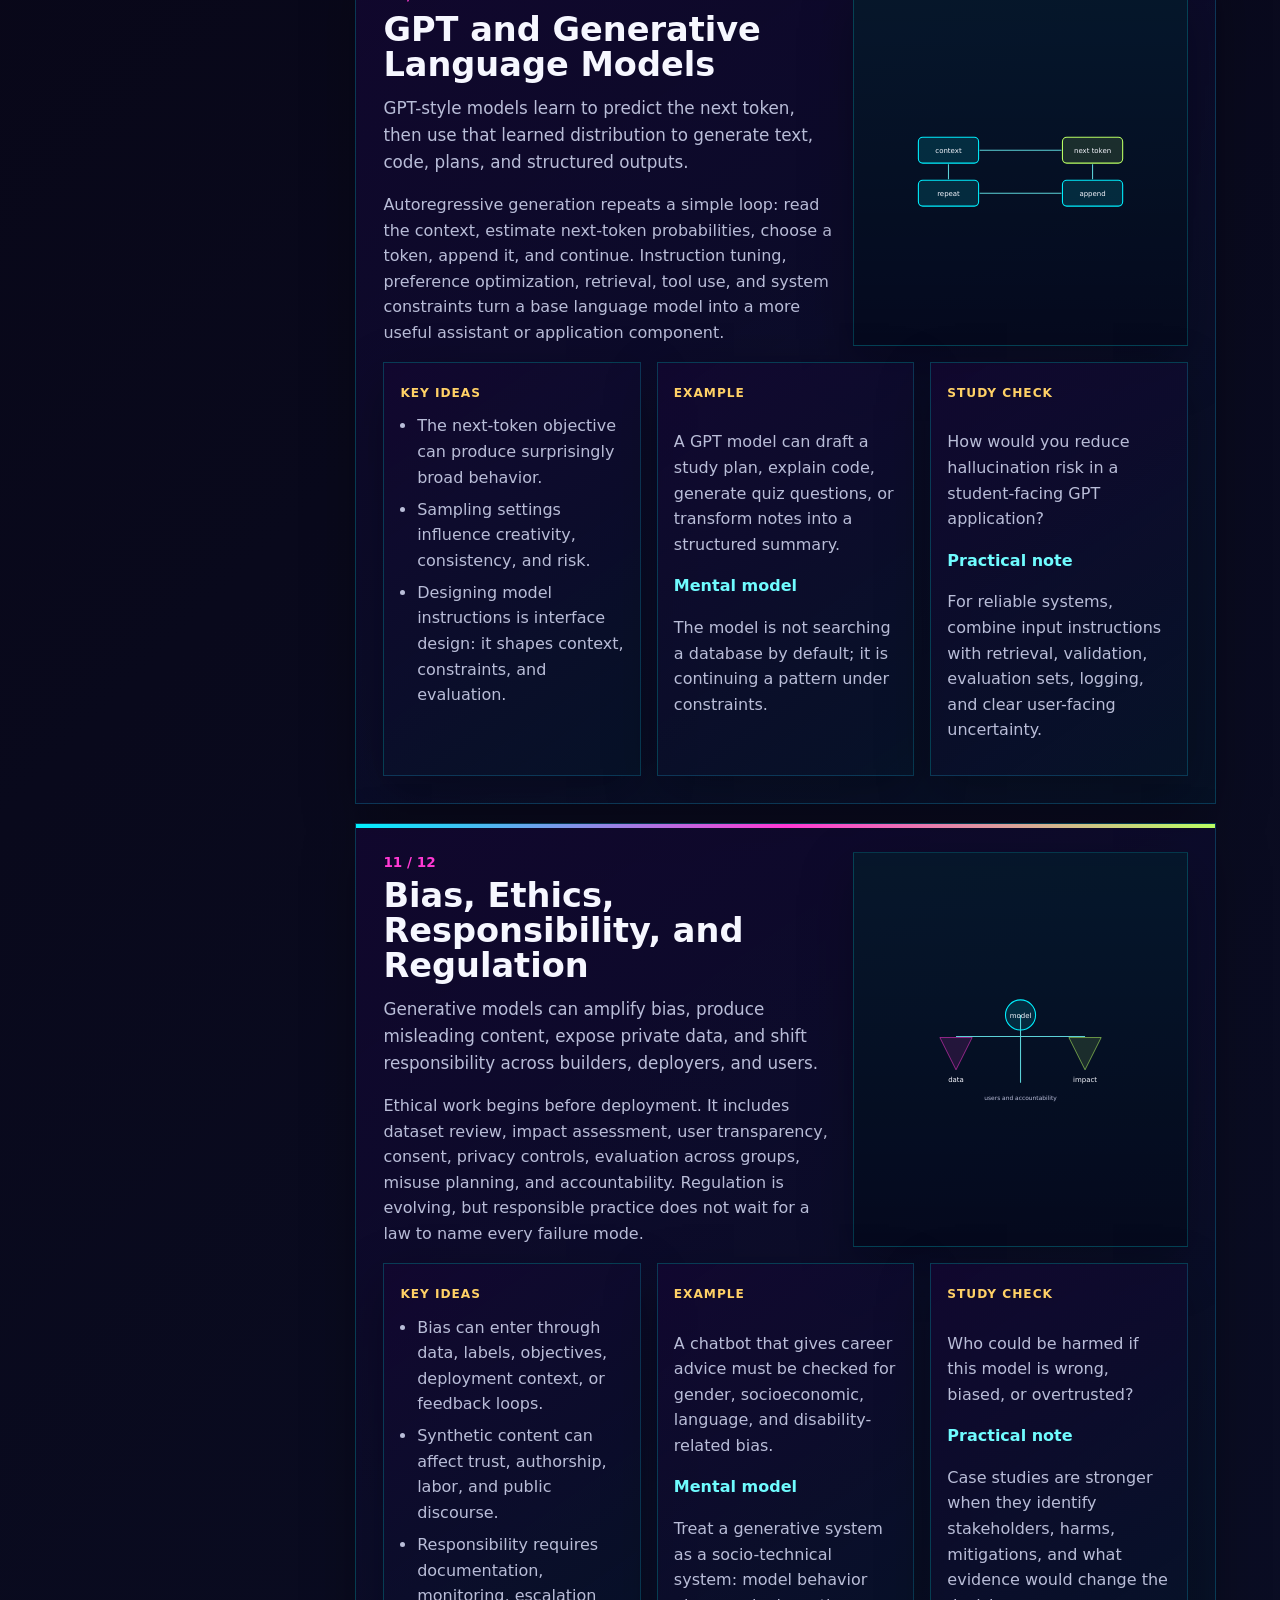
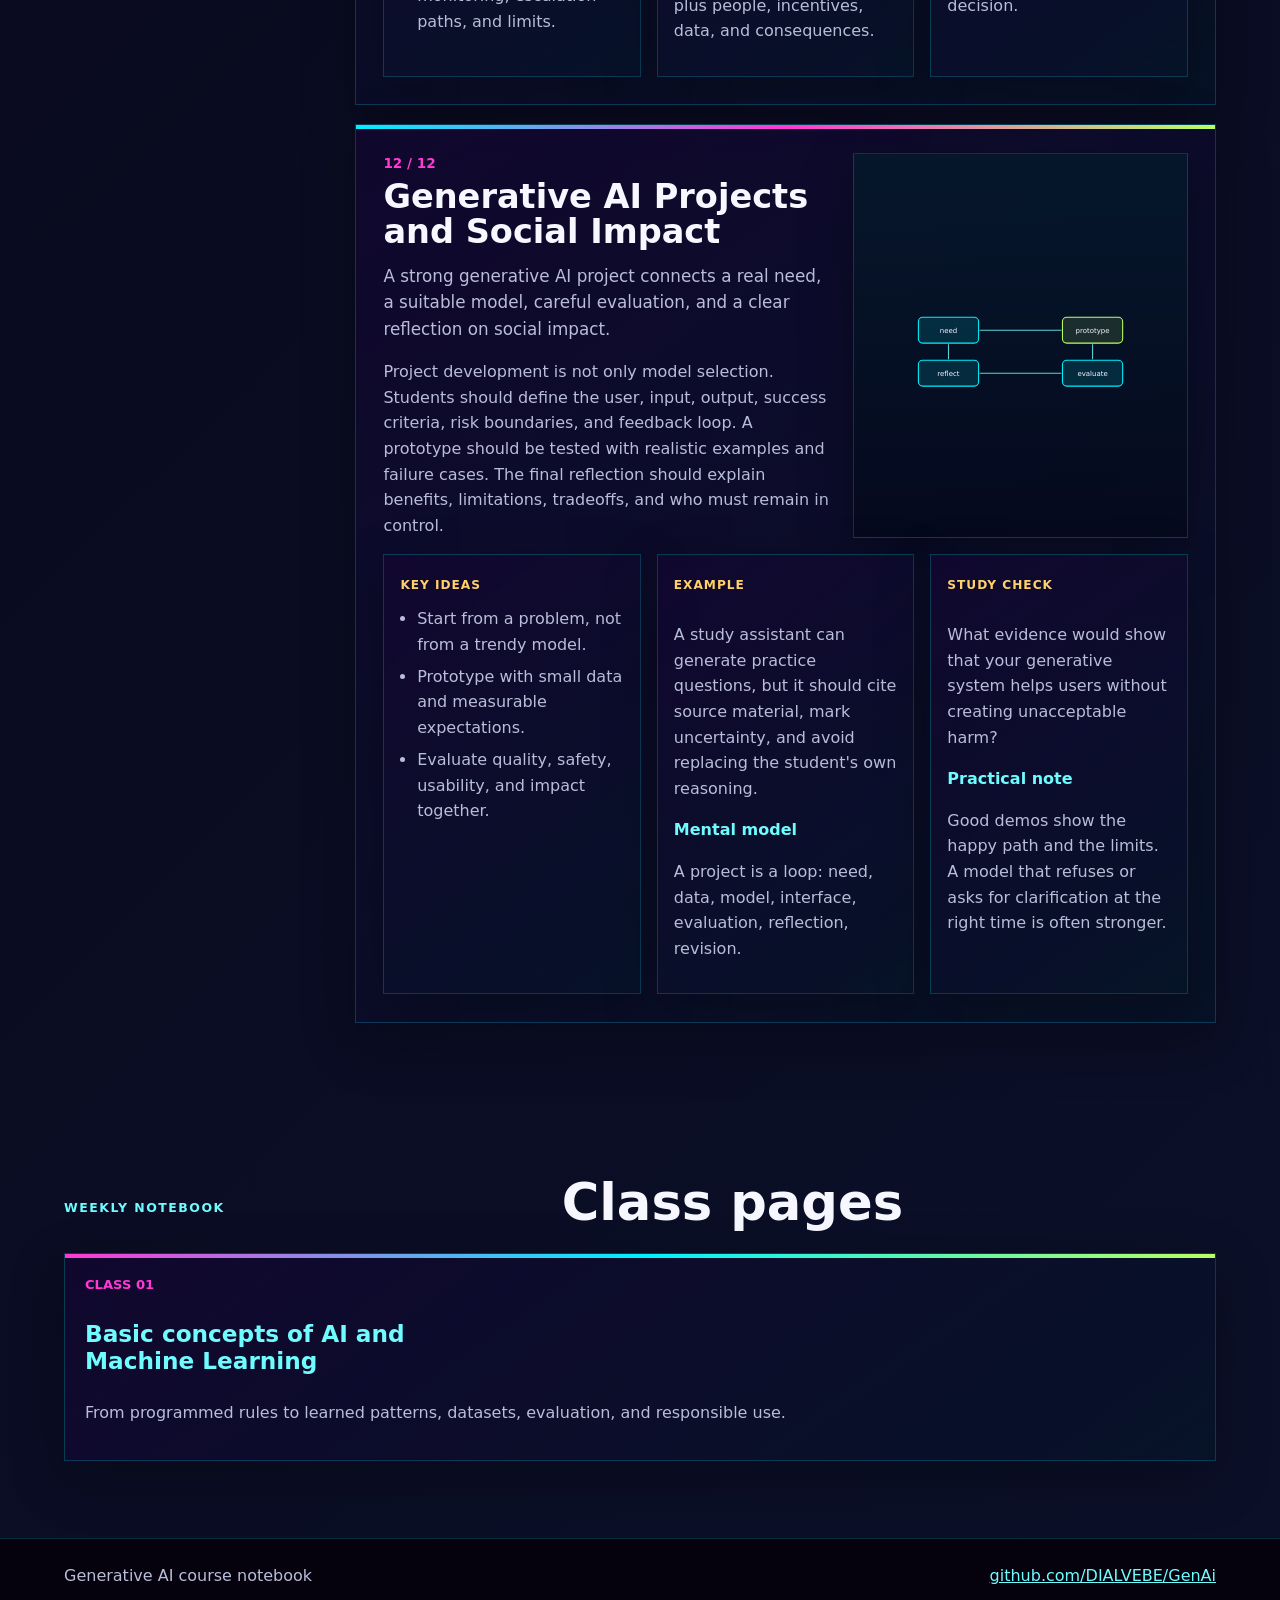
==== commit 67c9e40e: "Add class 01 bilingual notebook page" ====
--- a/index.html
+++ b/index.html
@@ -9,7 +9,7 @@
     />
     <title>Generative AI | Course Notebook</title>
     <link rel="preload" href="assets/genai-hero.png" as="image" />
-    <link rel="stylesheet" href="styles.css?v=20260802-2" />
+    <link rel="stylesheet" href="styles.css?v=20260805-1" />
   </head>
   <body>
     <header class="site-header">
@@ -19,6 +19,7 @@
       </a>
       <nav class="top-nav" aria-label="Primary navigation">
         <a href="#topics" data-i18n="navTopics">Topics</a>
+        <a href="#classes" data-i18n="navClasses">Classes</a>
         <a
           class="repo-link"
           href="https://github.com/DIALVEBE/GenAi"
@@ -85,6 +86,20 @@
           <div class="topics" id="topicList"></div>
         </div>
       </section>
+
+      <section class="classes-shell" id="classes" aria-labelledby="classes-title">
+        <div class="section-heading">
+          <p class="eyebrow" data-i18n="classesLabel">Weekly notebook</p>
+          <h2 id="classes-title" data-i18n="classesTitle">Class pages</h2>
+        </div>
+        <div class="class-list">
+          <a class="class-card" href="clases/clase-01/">
+            <span class="class-number" data-i18n="class01Number">Class 01</span>
+            <strong data-i18n="class01Title">Basic concepts of AI and Machine Learning</strong>
+            <span data-i18n="class01Text">From programmed rules to learned patterns, datasets, evaluation, and responsible use.</span>
+          </a>
+        </div>
+      </section>
     </main>
 
     <footer class="site-footer">
@@ -92,6 +107,6 @@
       <a href="https://github.com/DIALVEBE/GenAi">github.com/DIALVEBE/GenAi</a>
     </footer>
 
-    <script src="script.js?v=20260802-2"></script>
+    <script src="script.js?v=20260805-1"></script>
   </body>
 </html>
--- a/styles.css
+++ b/styles.css
@@ -224,7 +224,8 @@
 }
 
 .study-map,
-.topics-shell {
+.topics-shell,
+.classes-shell {
   padding: clamp(3rem, 6vw, 6rem) clamp(1rem, 5vw, 5rem);
 }
 
@@ -249,6 +250,7 @@
 
 .map-grid article,
 .topic-card,
+.class-card,
 .detail-card,
 .visual-card {
   border: 1px solid rgba(0, 240, 255, 0.2);
@@ -259,6 +261,54 @@
 .map-grid article {
   min-height: 10rem;
   padding: 1.2rem;
+}
+
+.class-list {
+  display: grid;
+  grid-template-columns: repeat(auto-fit, minmax(min(100%, 22rem), 1fr));
+  gap: 1rem;
+}
+
+.class-card {
+  position: relative;
+  display: grid;
+  gap: 0.7rem;
+  min-height: 13rem;
+  padding: 1.25rem;
+  overflow: hidden;
+  text-decoration: none;
+}
+
+.class-card::before {
+  position: absolute;
+  inset: 0 0 auto;
+  height: 0.2rem;
+  content: "";
+  background: linear-gradient(90deg, var(--pink), var(--cyan), var(--lime));
+}
+
+.class-card:hover,
+.class-card:focus-visible {
+  border-color: var(--cyan);
+  box-shadow: 0 0 28px rgba(0, 240, 255, 0.2), 0 18px 50px rgba(0, 0, 0, 0.28);
+}
+
+.class-number {
+  color: var(--pink);
+  font-size: 0.82rem;
+  font-weight: 900;
+  text-transform: uppercase;
+}
+
+.class-card strong {
+  max-width: 24rem;
+  color: var(--cyan-2);
+  font-size: 1.45rem;
+  line-height: 1.16;
+}
+
+.class-card span:last-child {
+  color: var(--muted);
 }
 
 .map-grid strong,
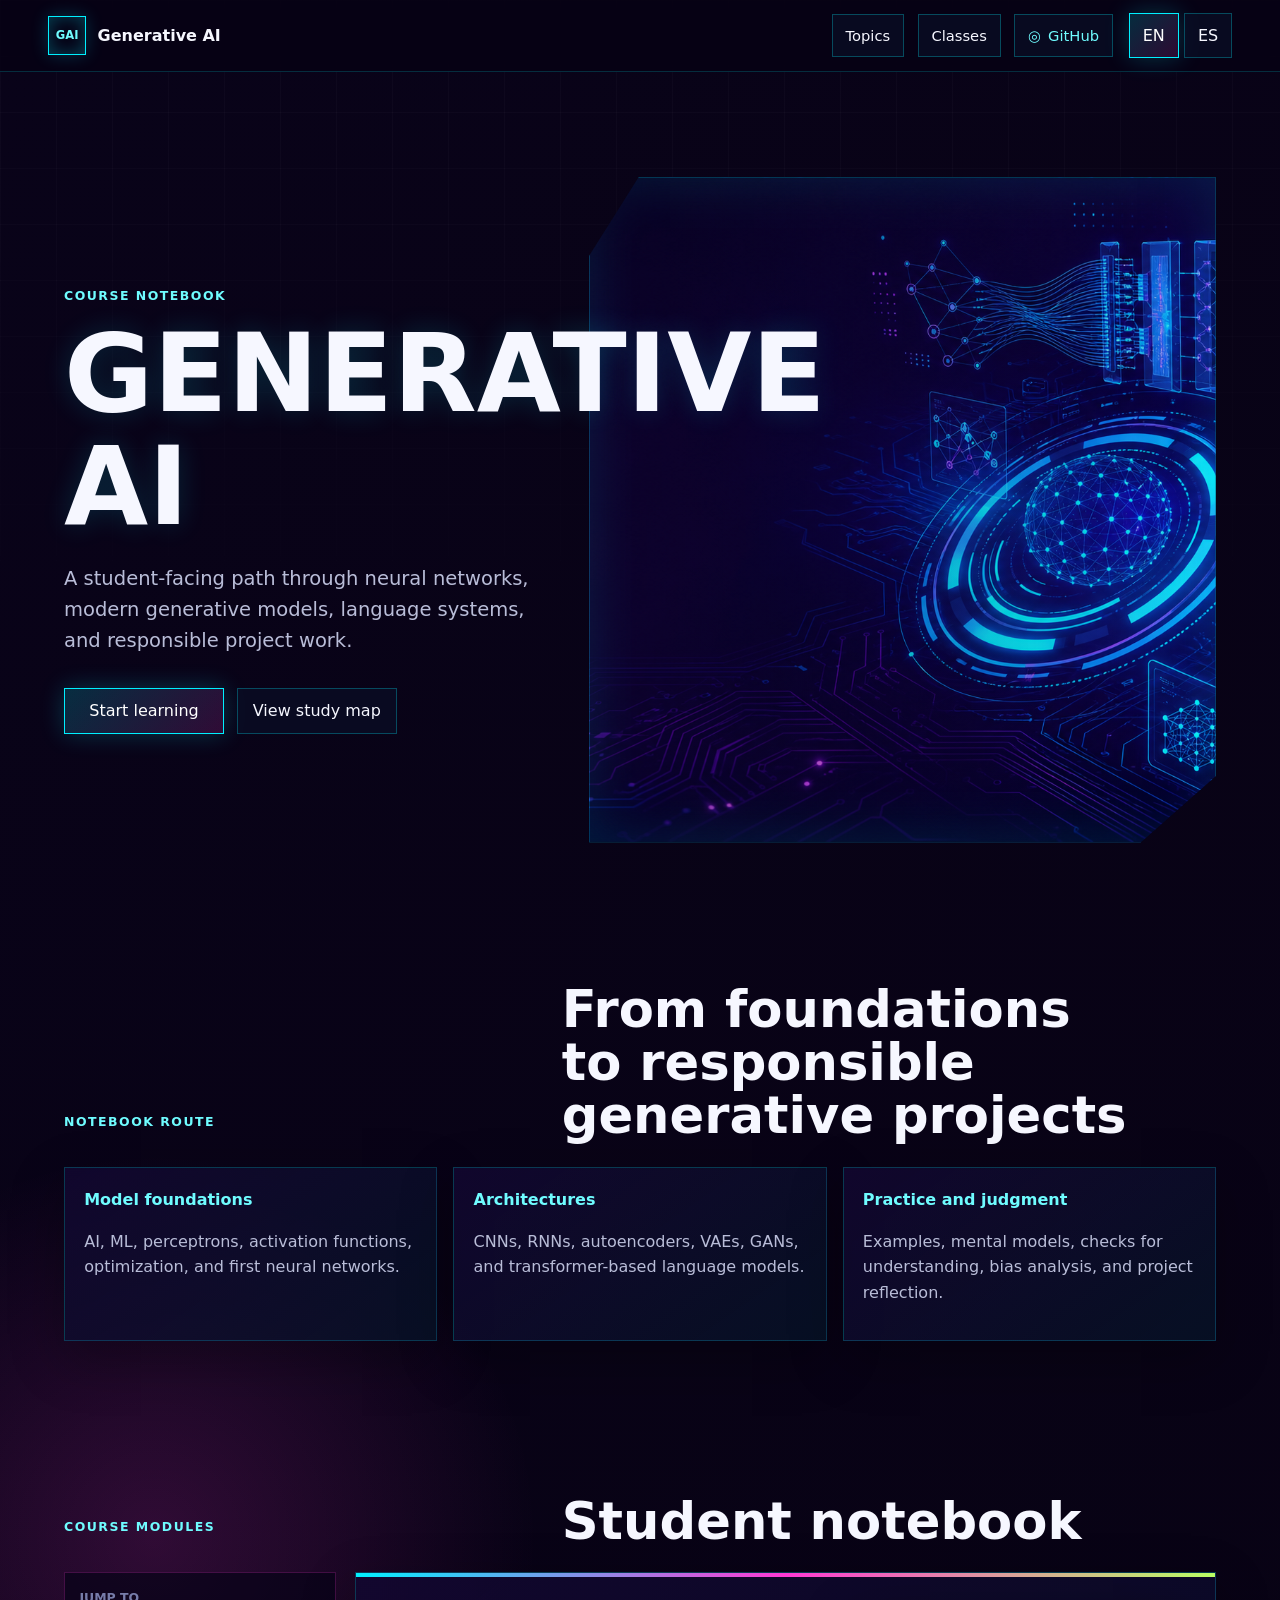
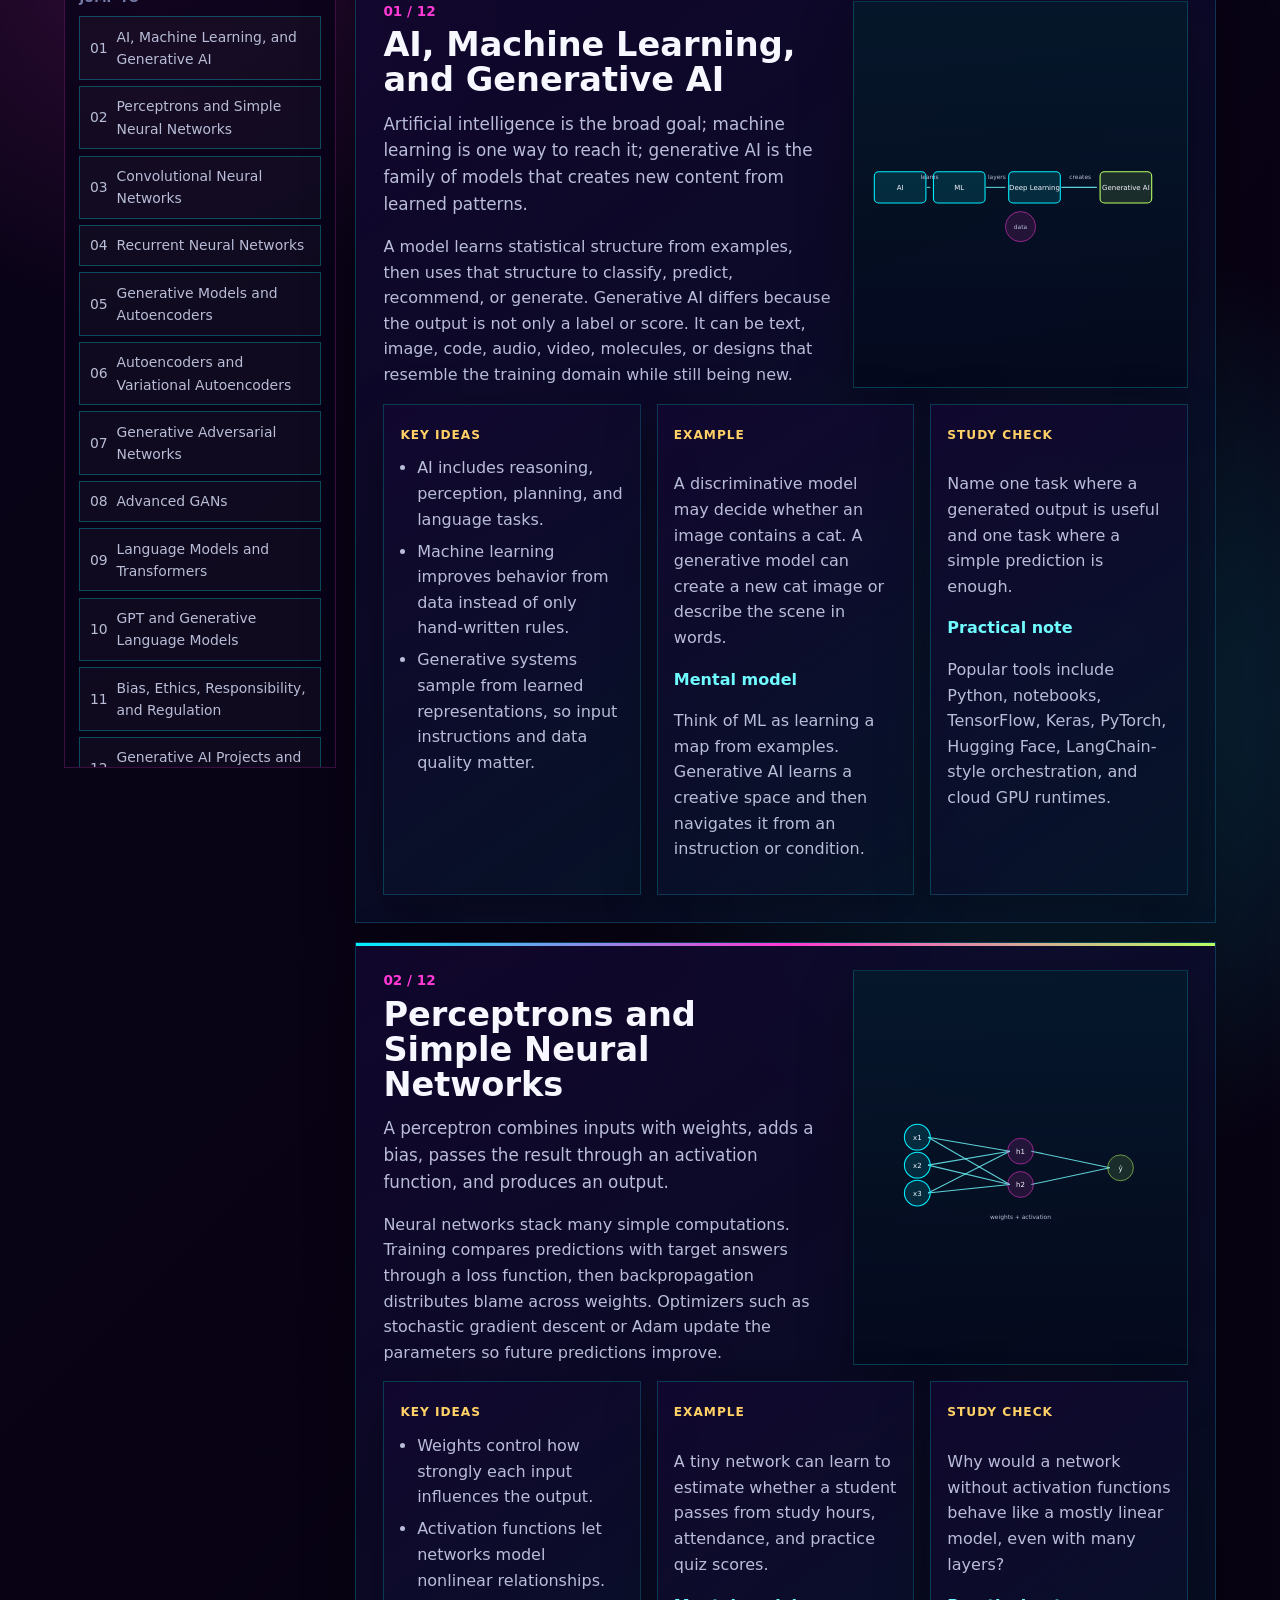
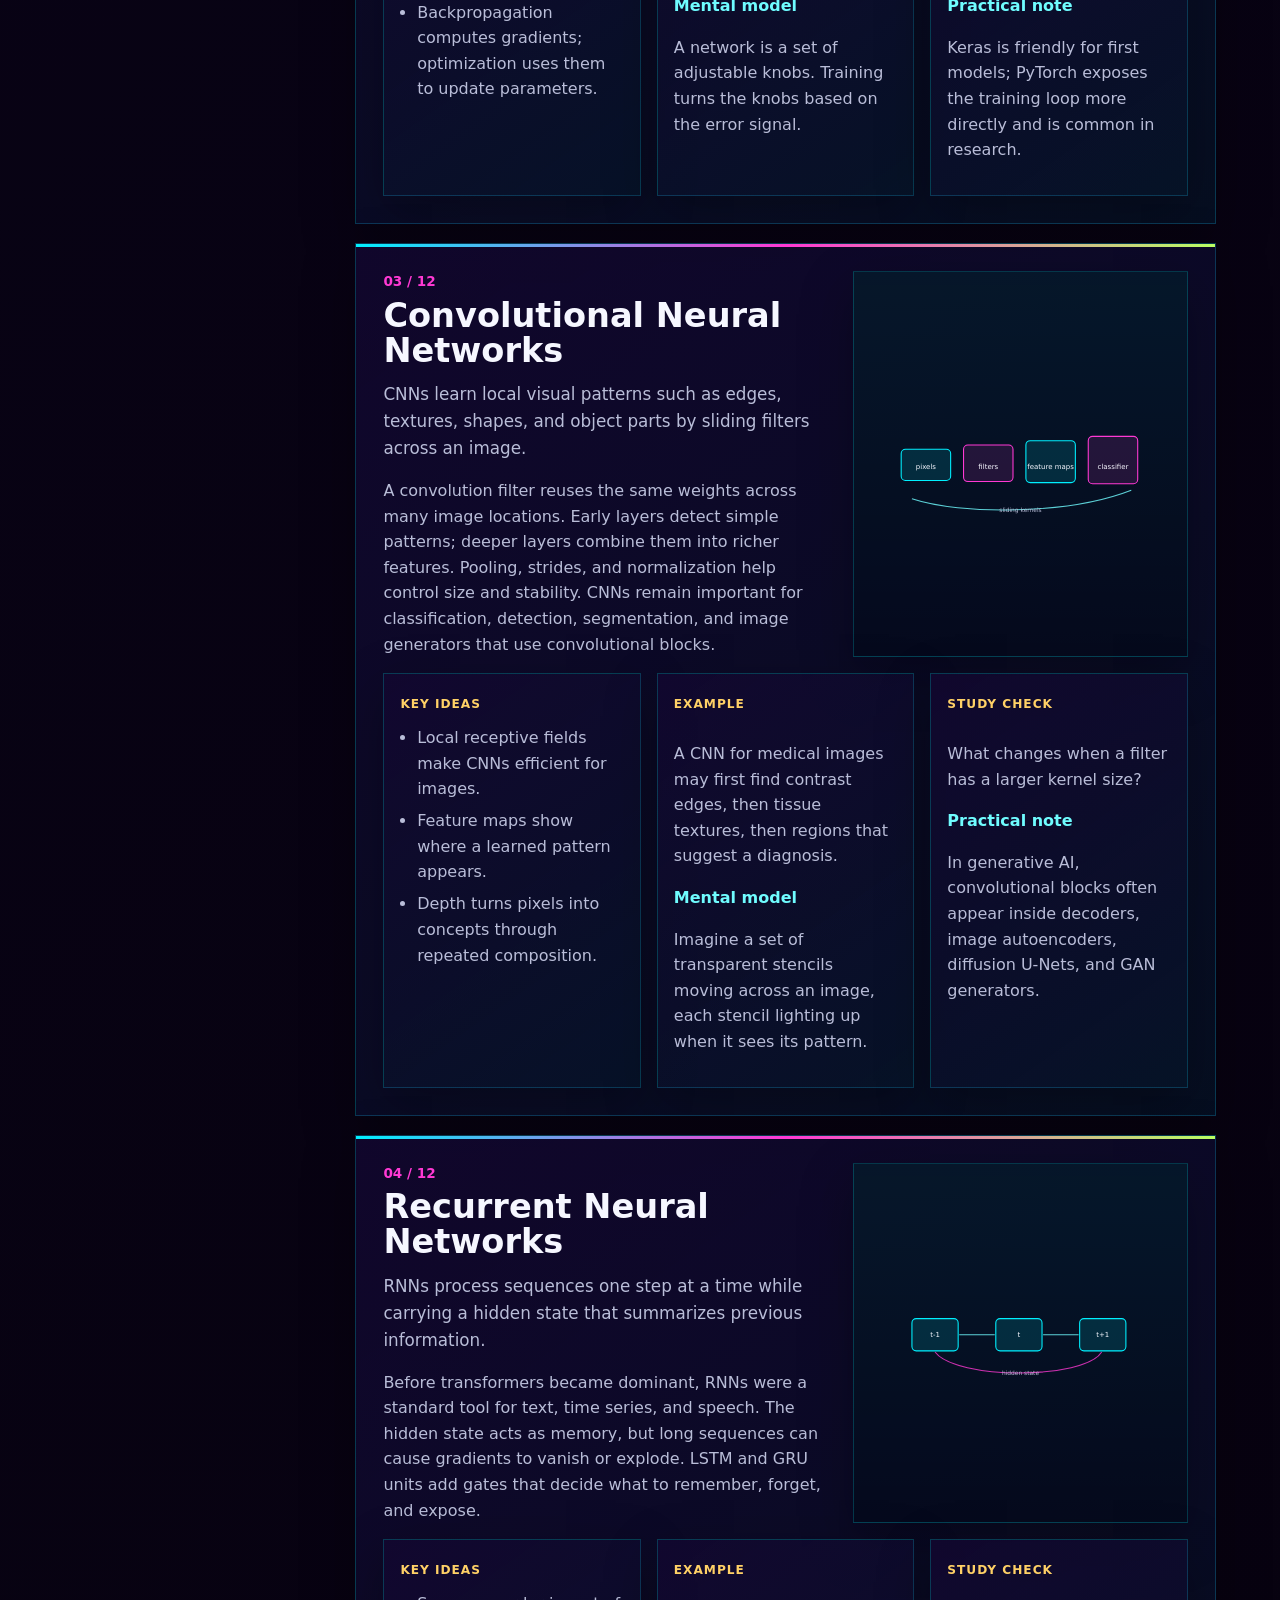
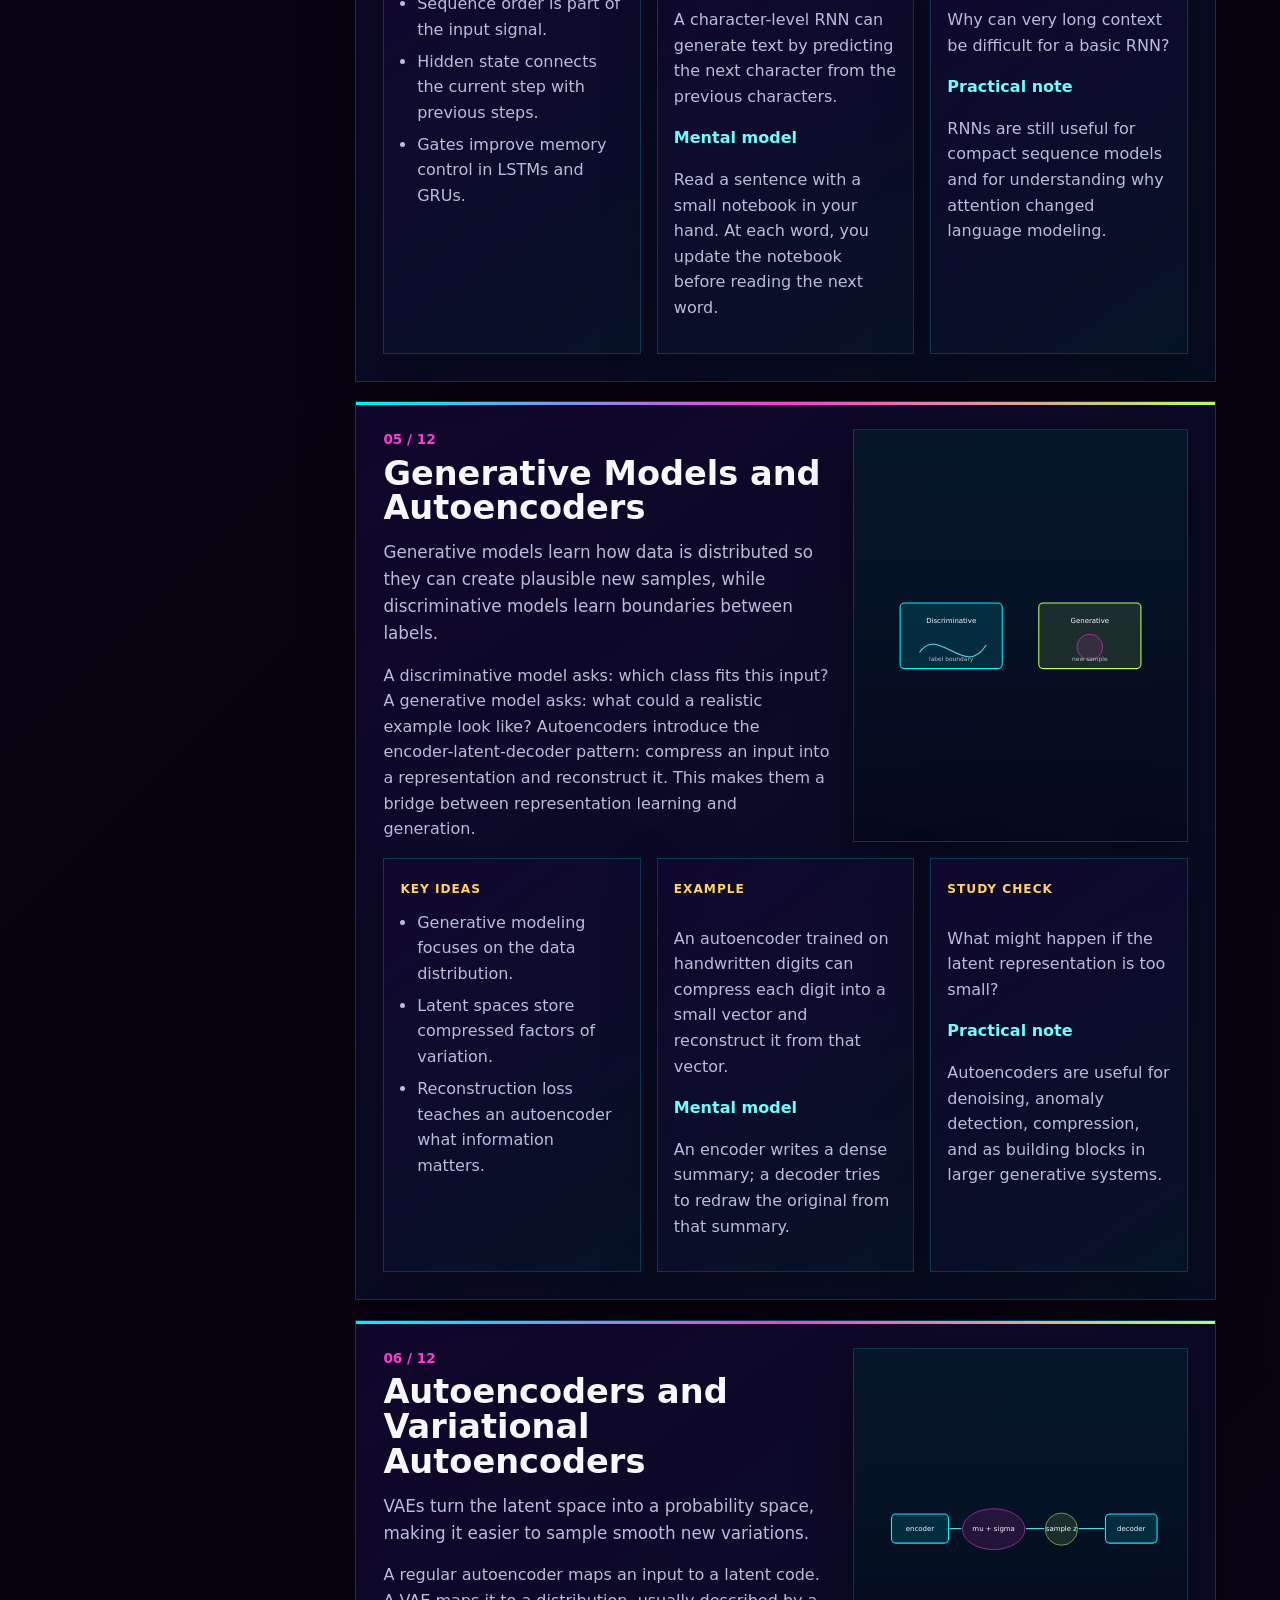
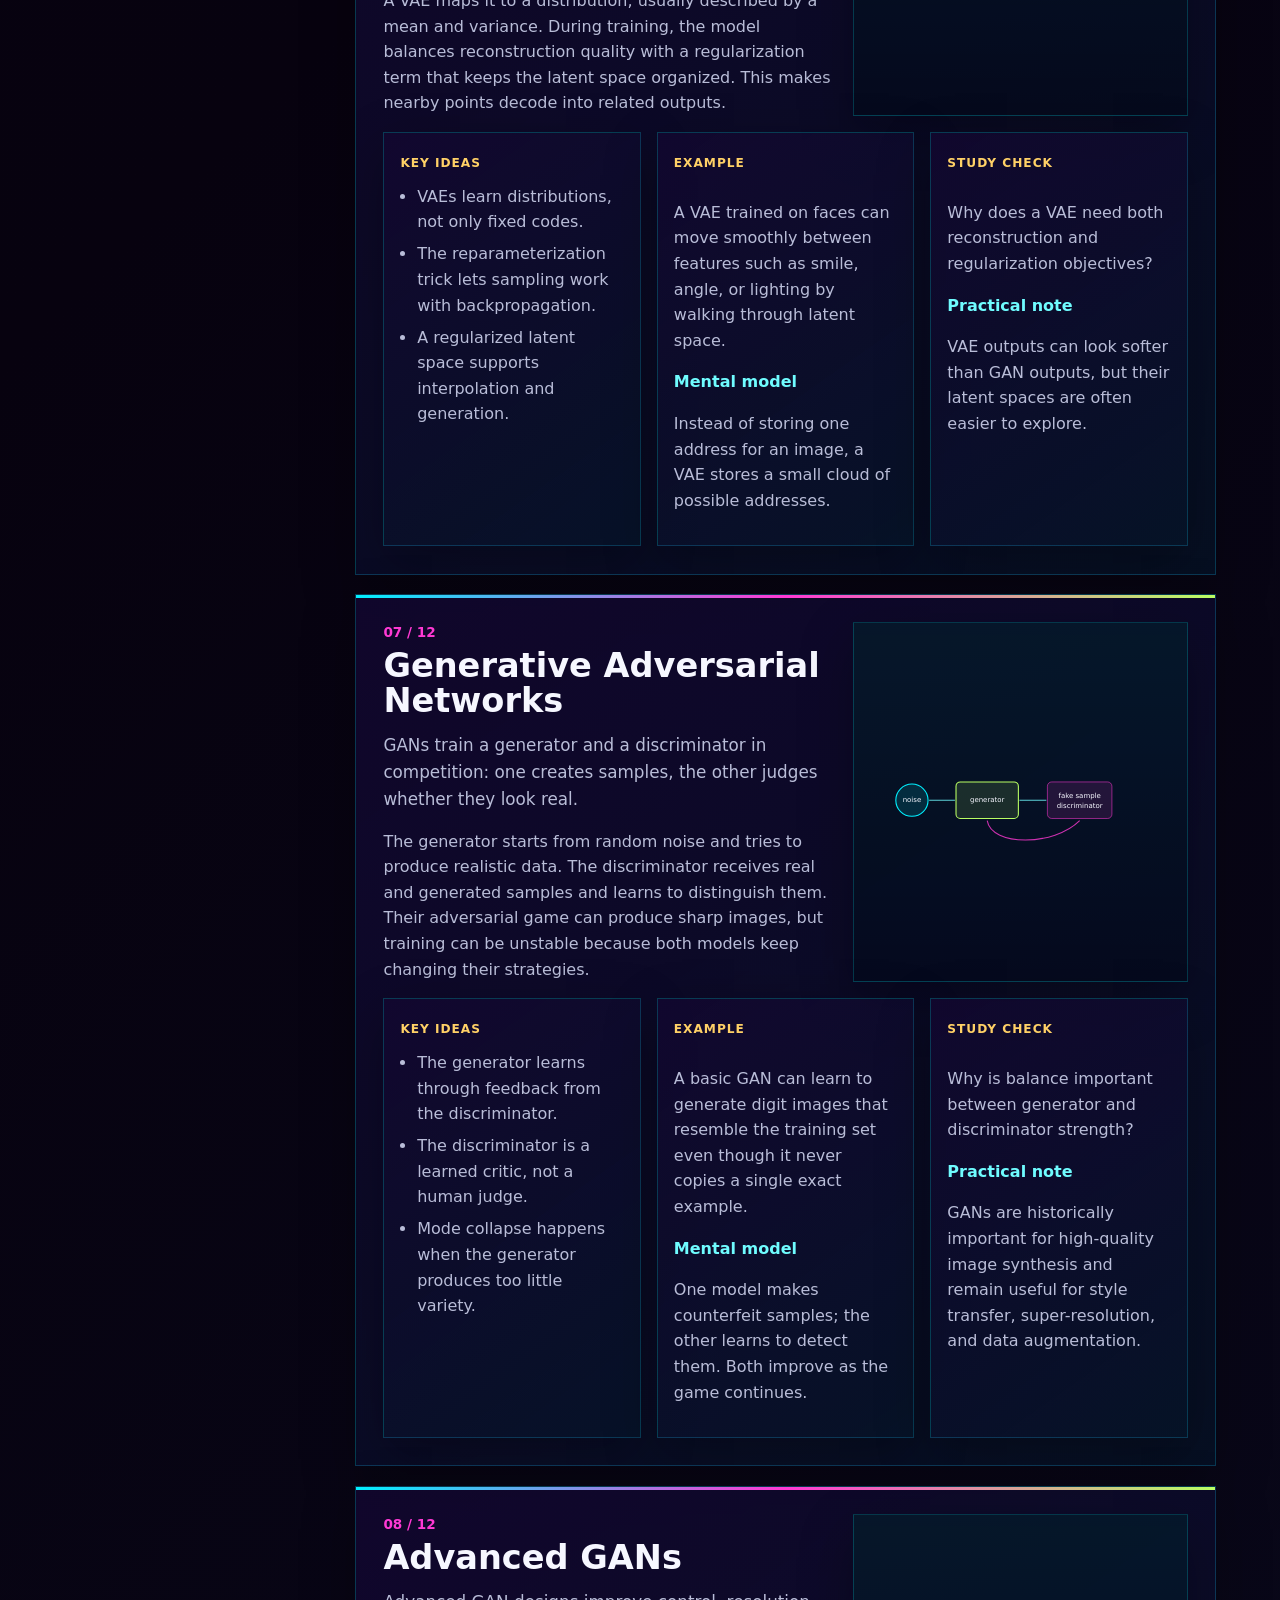
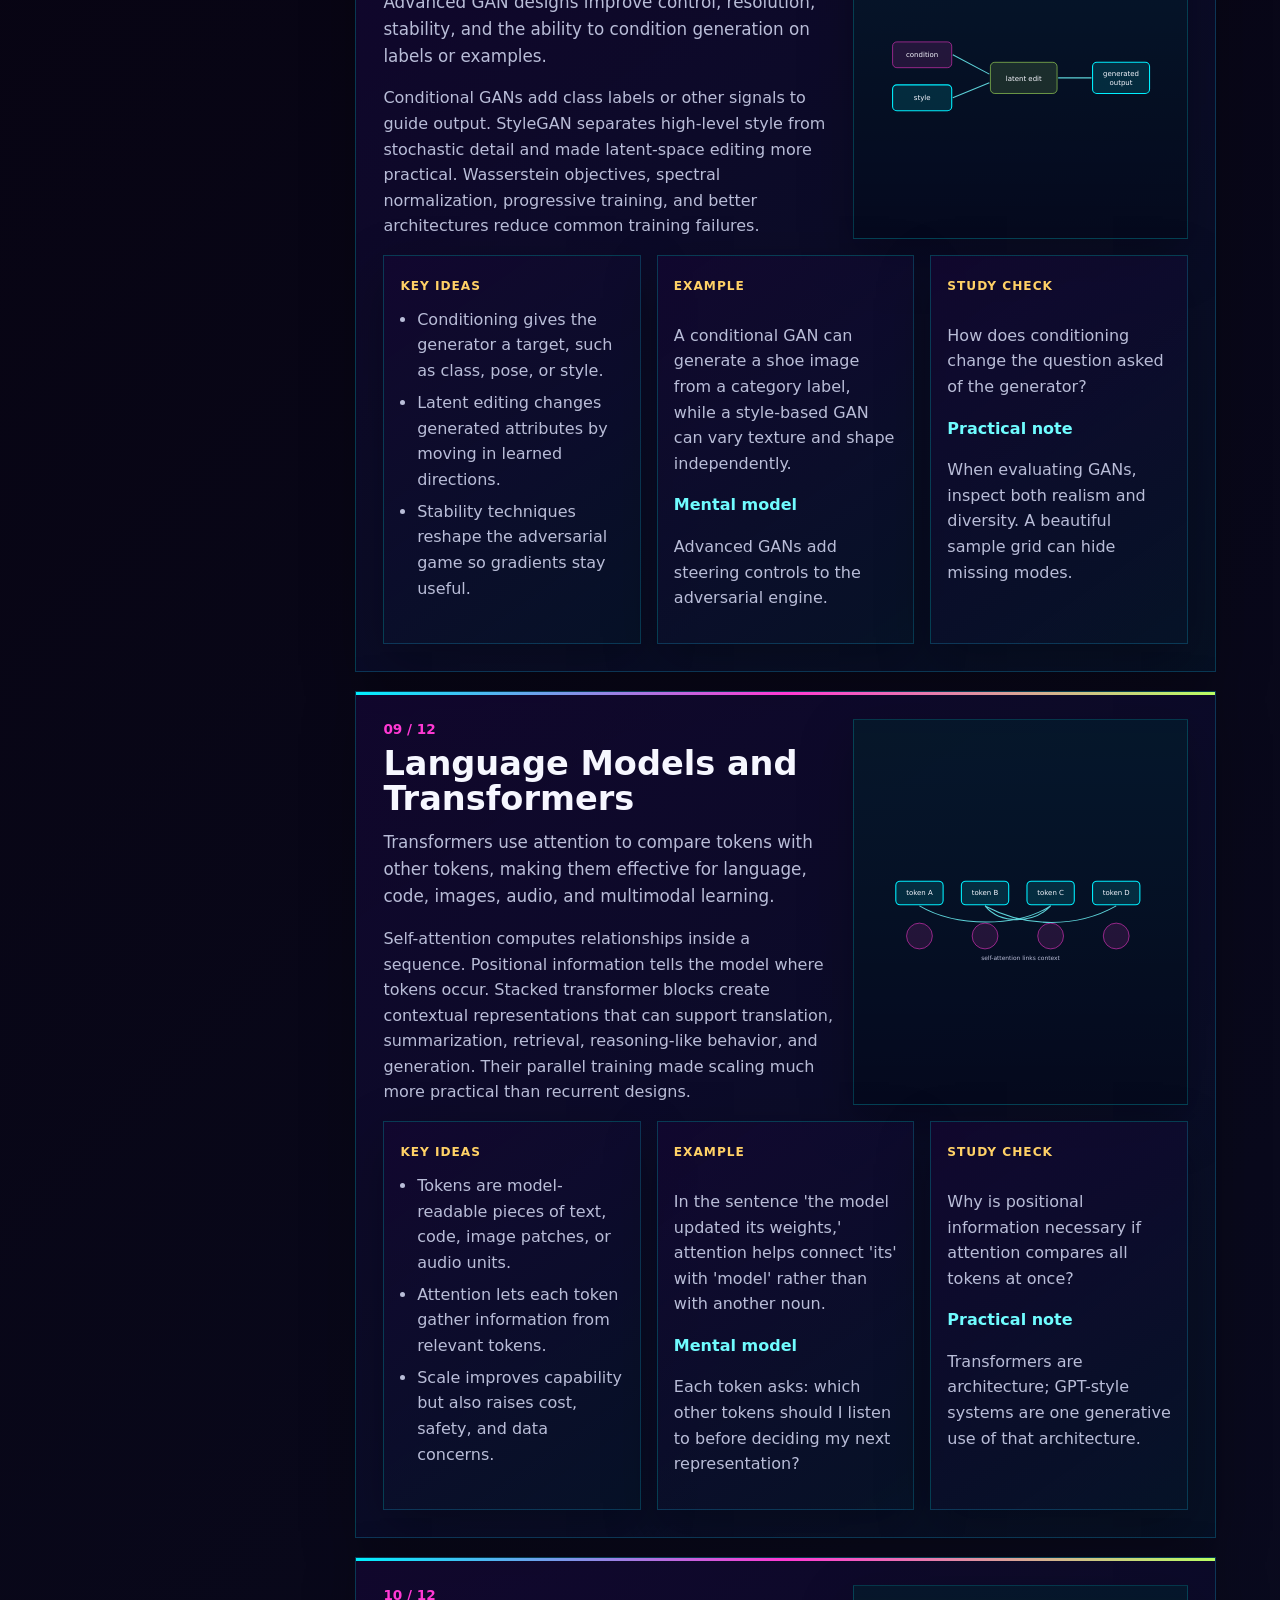
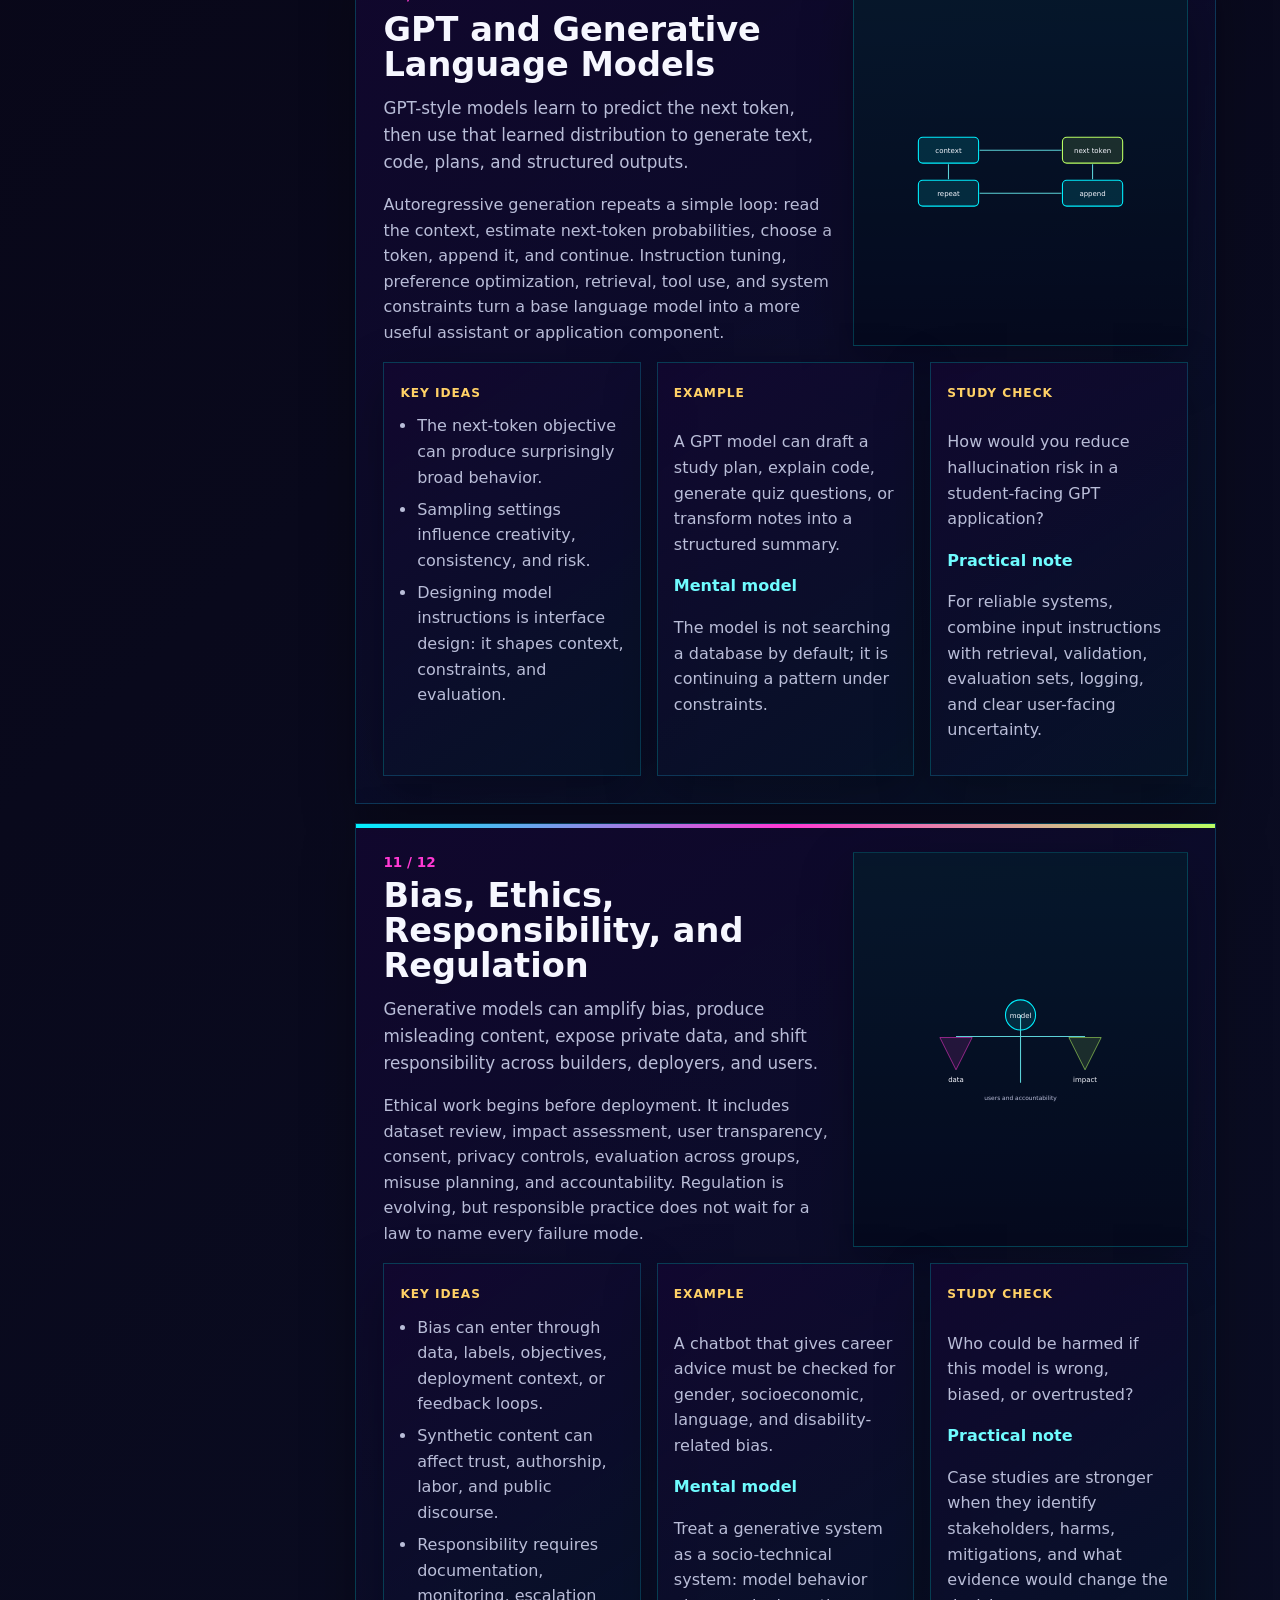
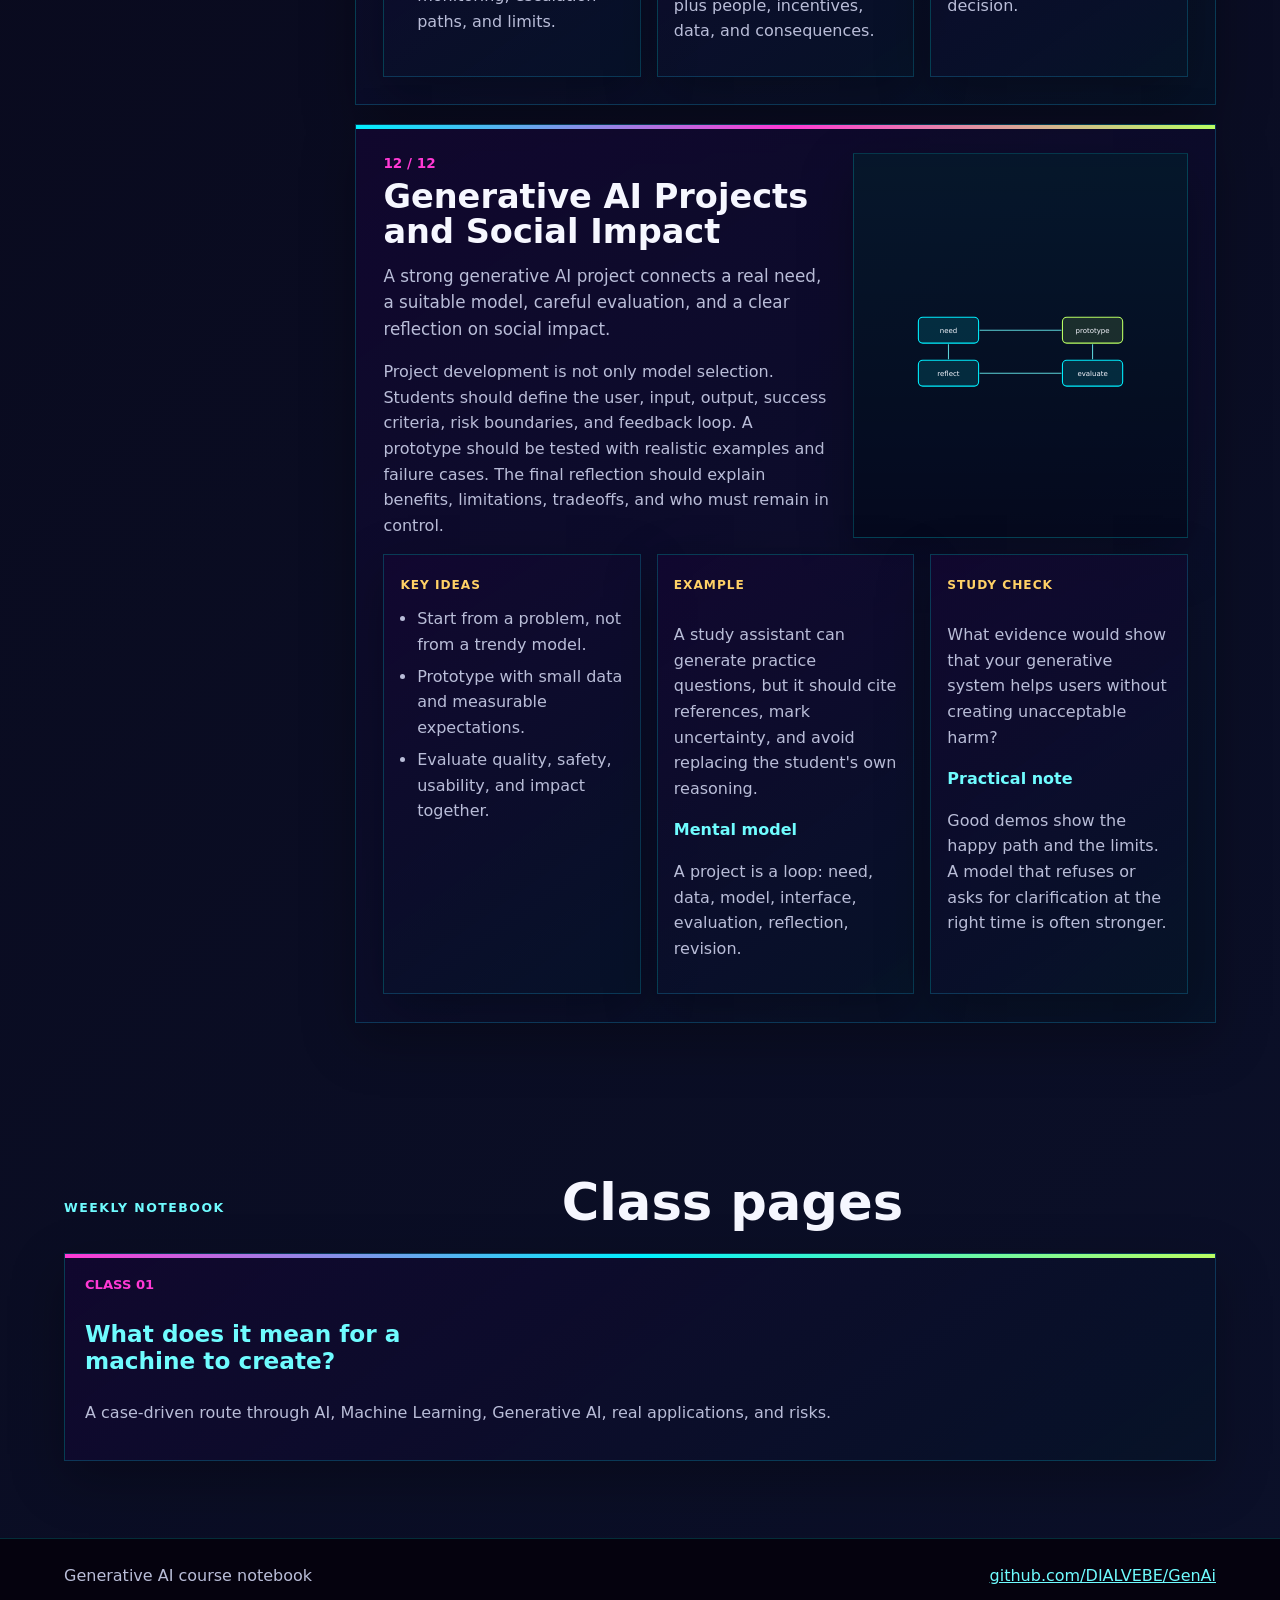
==== commit 7ca80602: "Refocus class 01 on generative AI creation case" ====
--- a/index.html
+++ b/index.html
@@ -9,7 +9,7 @@
     />
     <title>Generative AI | Course Notebook</title>
     <link rel="preload" href="assets/genai-hero.png" as="image" />
-    <link rel="stylesheet" href="styles.css?v=20260805-1" />
+    <link rel="stylesheet" href="styles.css?v=20260809-1" />
   </head>
   <body>
     <header class="site-header">
@@ -95,8 +95,8 @@
         <div class="class-list">
           <a class="class-card" href="clases/clase-01/">
             <span class="class-number" data-i18n="class01Number">Class 01</span>
-            <strong data-i18n="class01Title">Basic concepts of AI and Machine Learning</strong>
-            <span data-i18n="class01Text">From programmed rules to learned patterns, datasets, evaluation, and responsible use.</span>
+            <strong data-i18n="class01Title">What does it mean for a machine to create?</strong>
+            <span data-i18n="class01Text">A case-driven route through AI, Machine Learning, Generative AI, real applications, and risks.</span>
           </a>
         </div>
       </section>
@@ -107,6 +107,6 @@
       <a href="https://github.com/DIALVEBE/GenAi">github.com/DIALVEBE/GenAi</a>
     </footer>
 
-    <script src="script.js?v=20260805-1"></script>
+    <script src="script.js?v=20260809-1"></script>
   </body>
 </html>
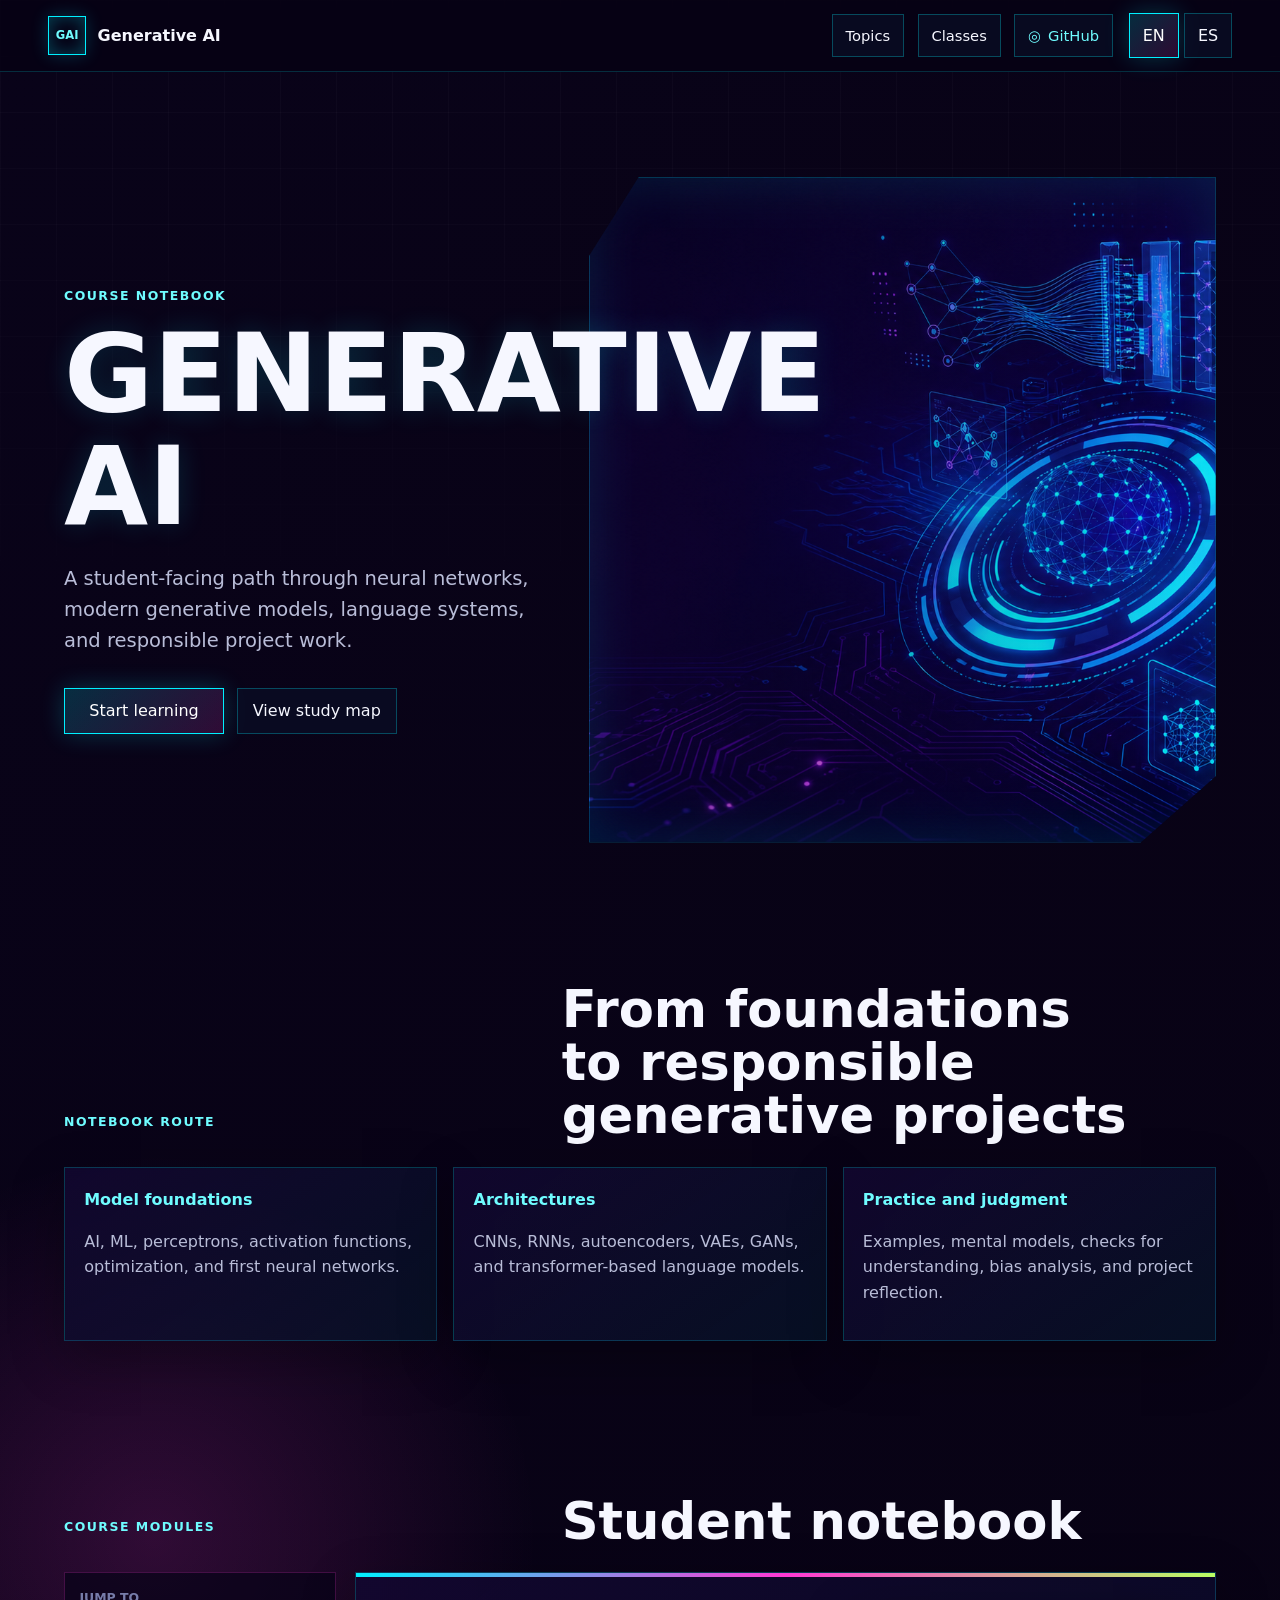
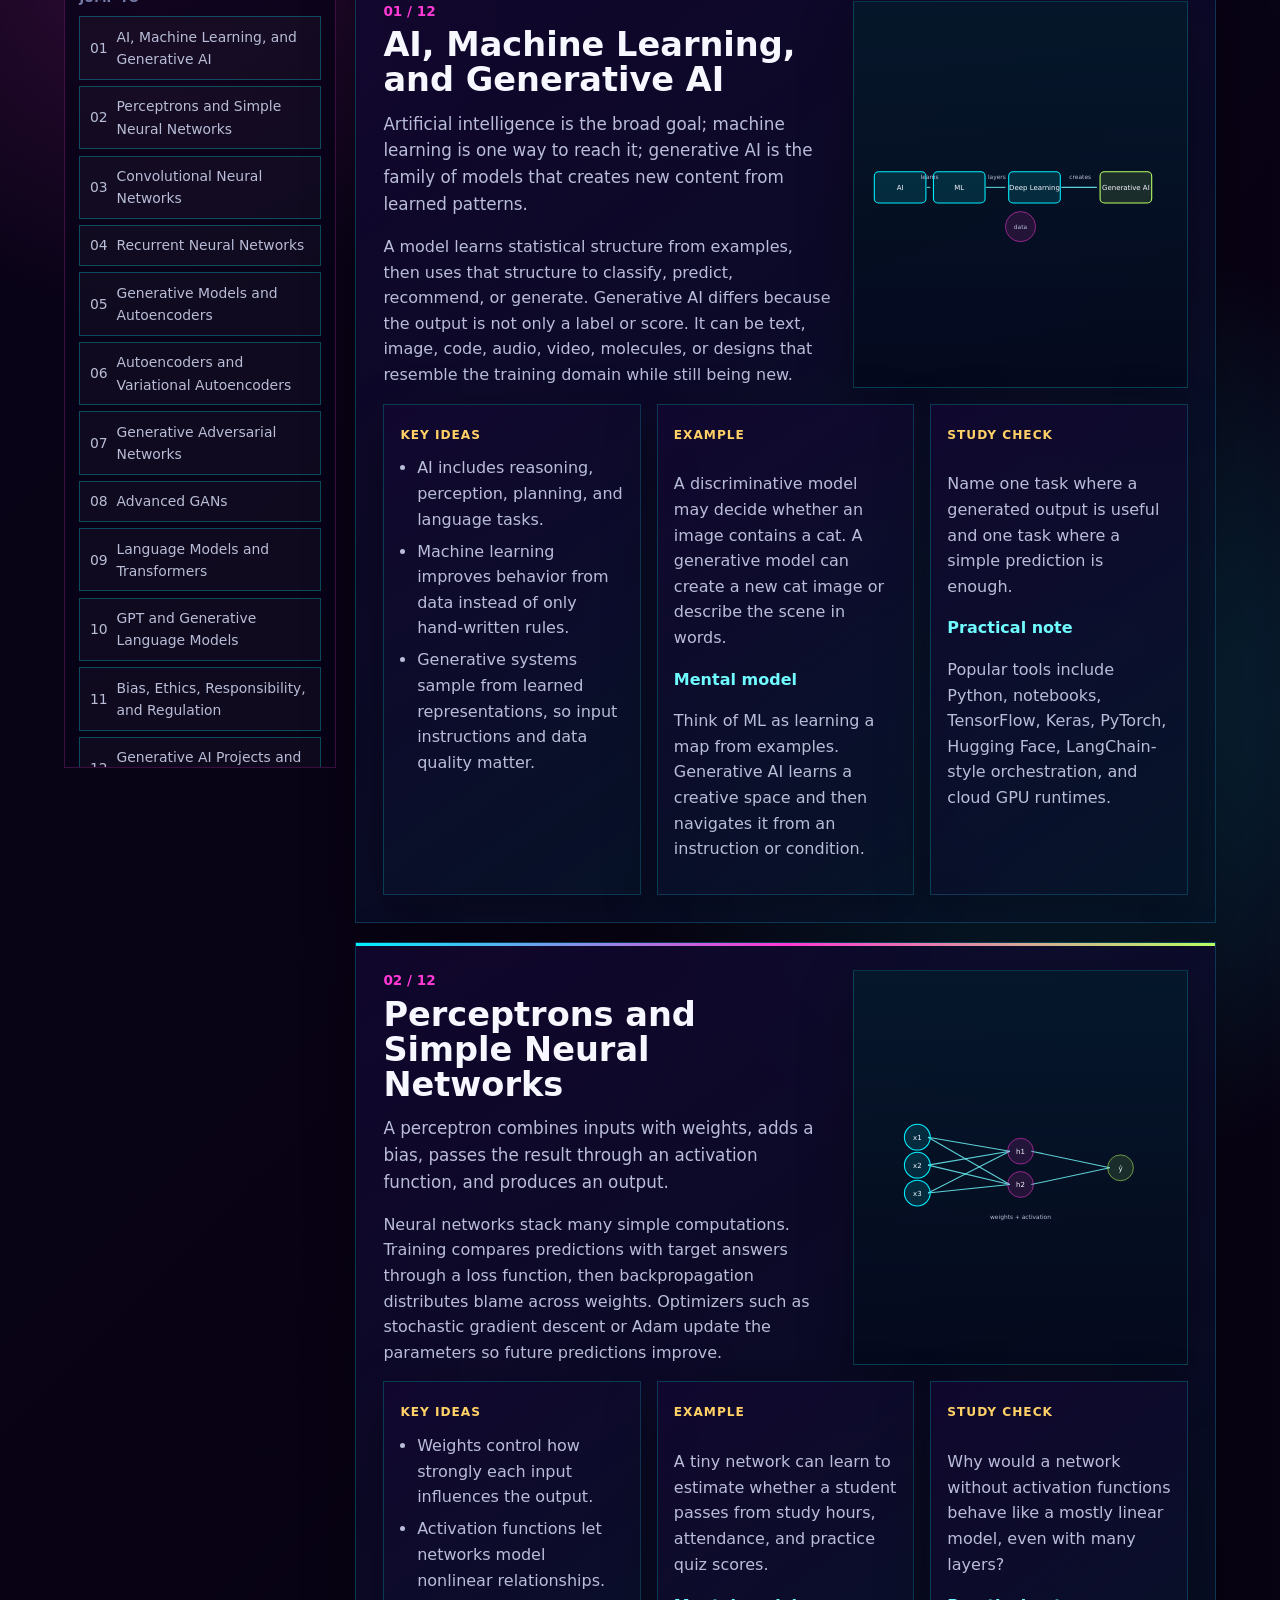
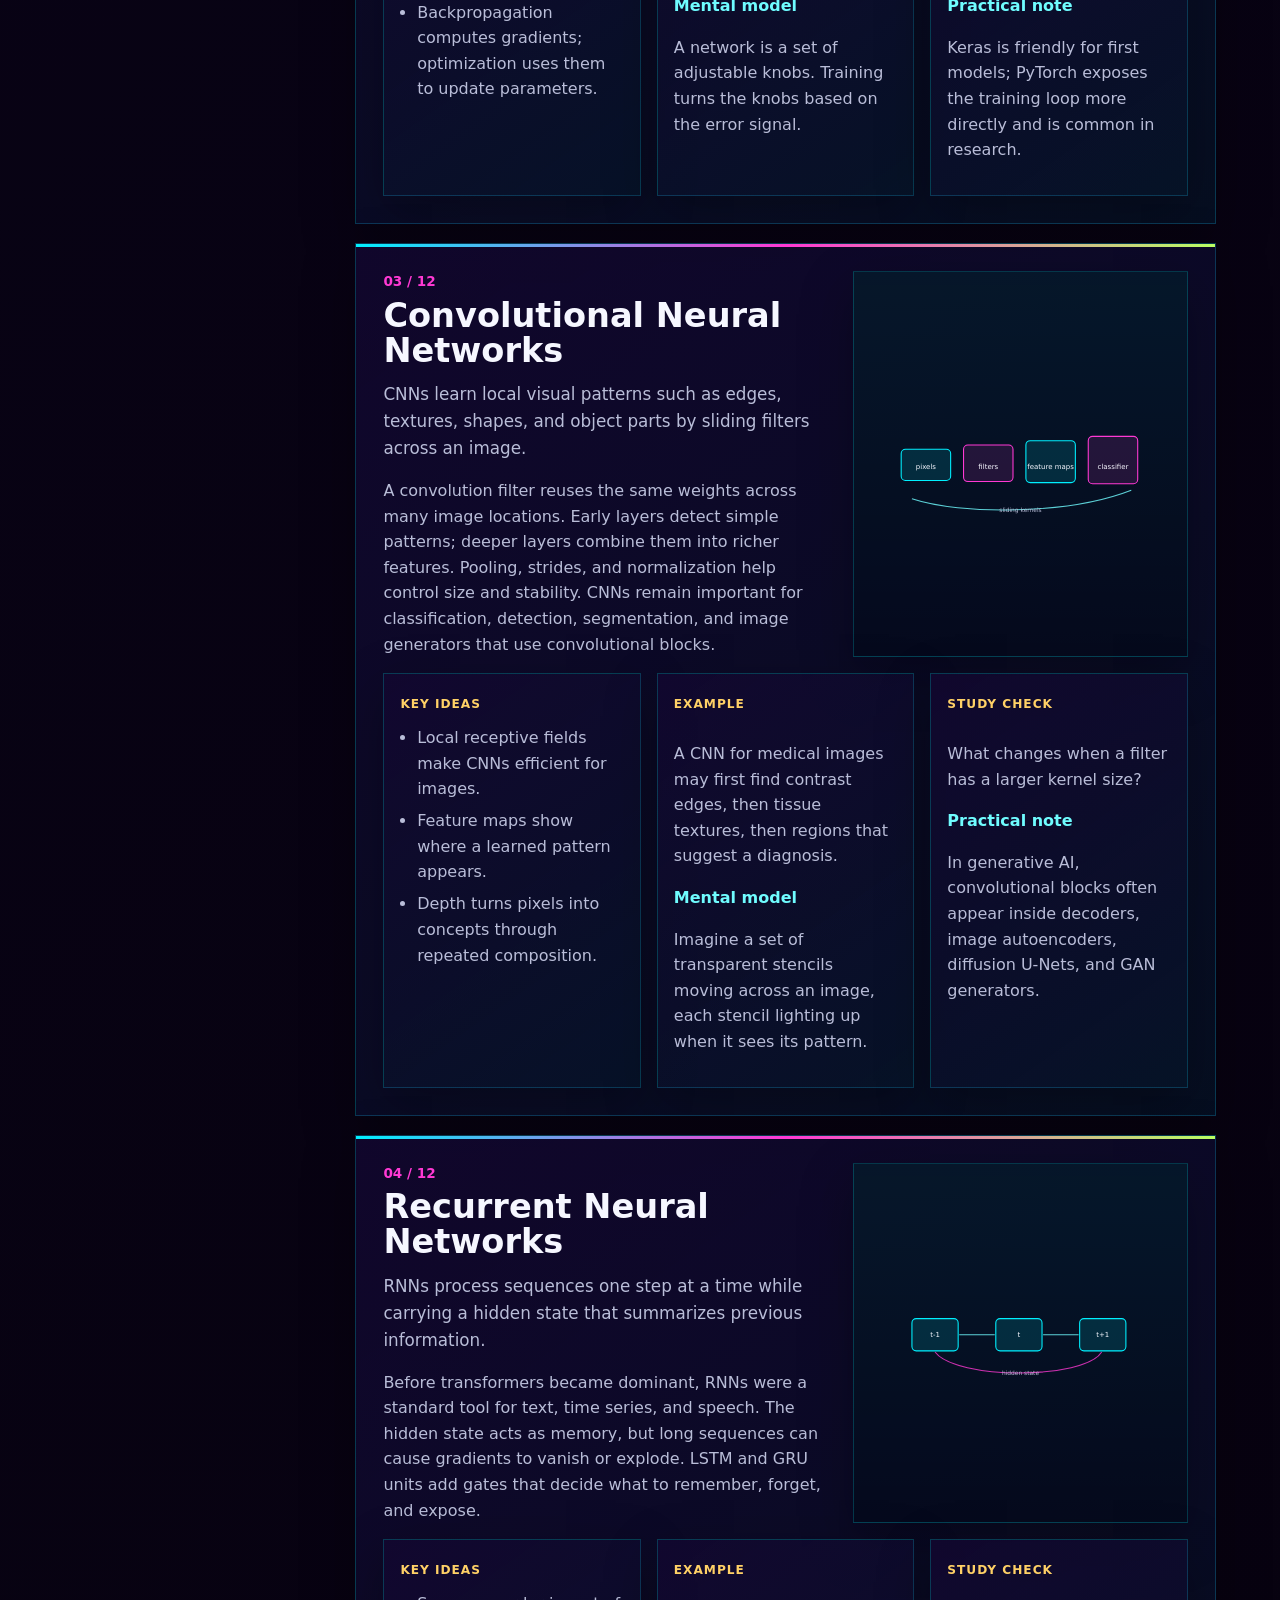
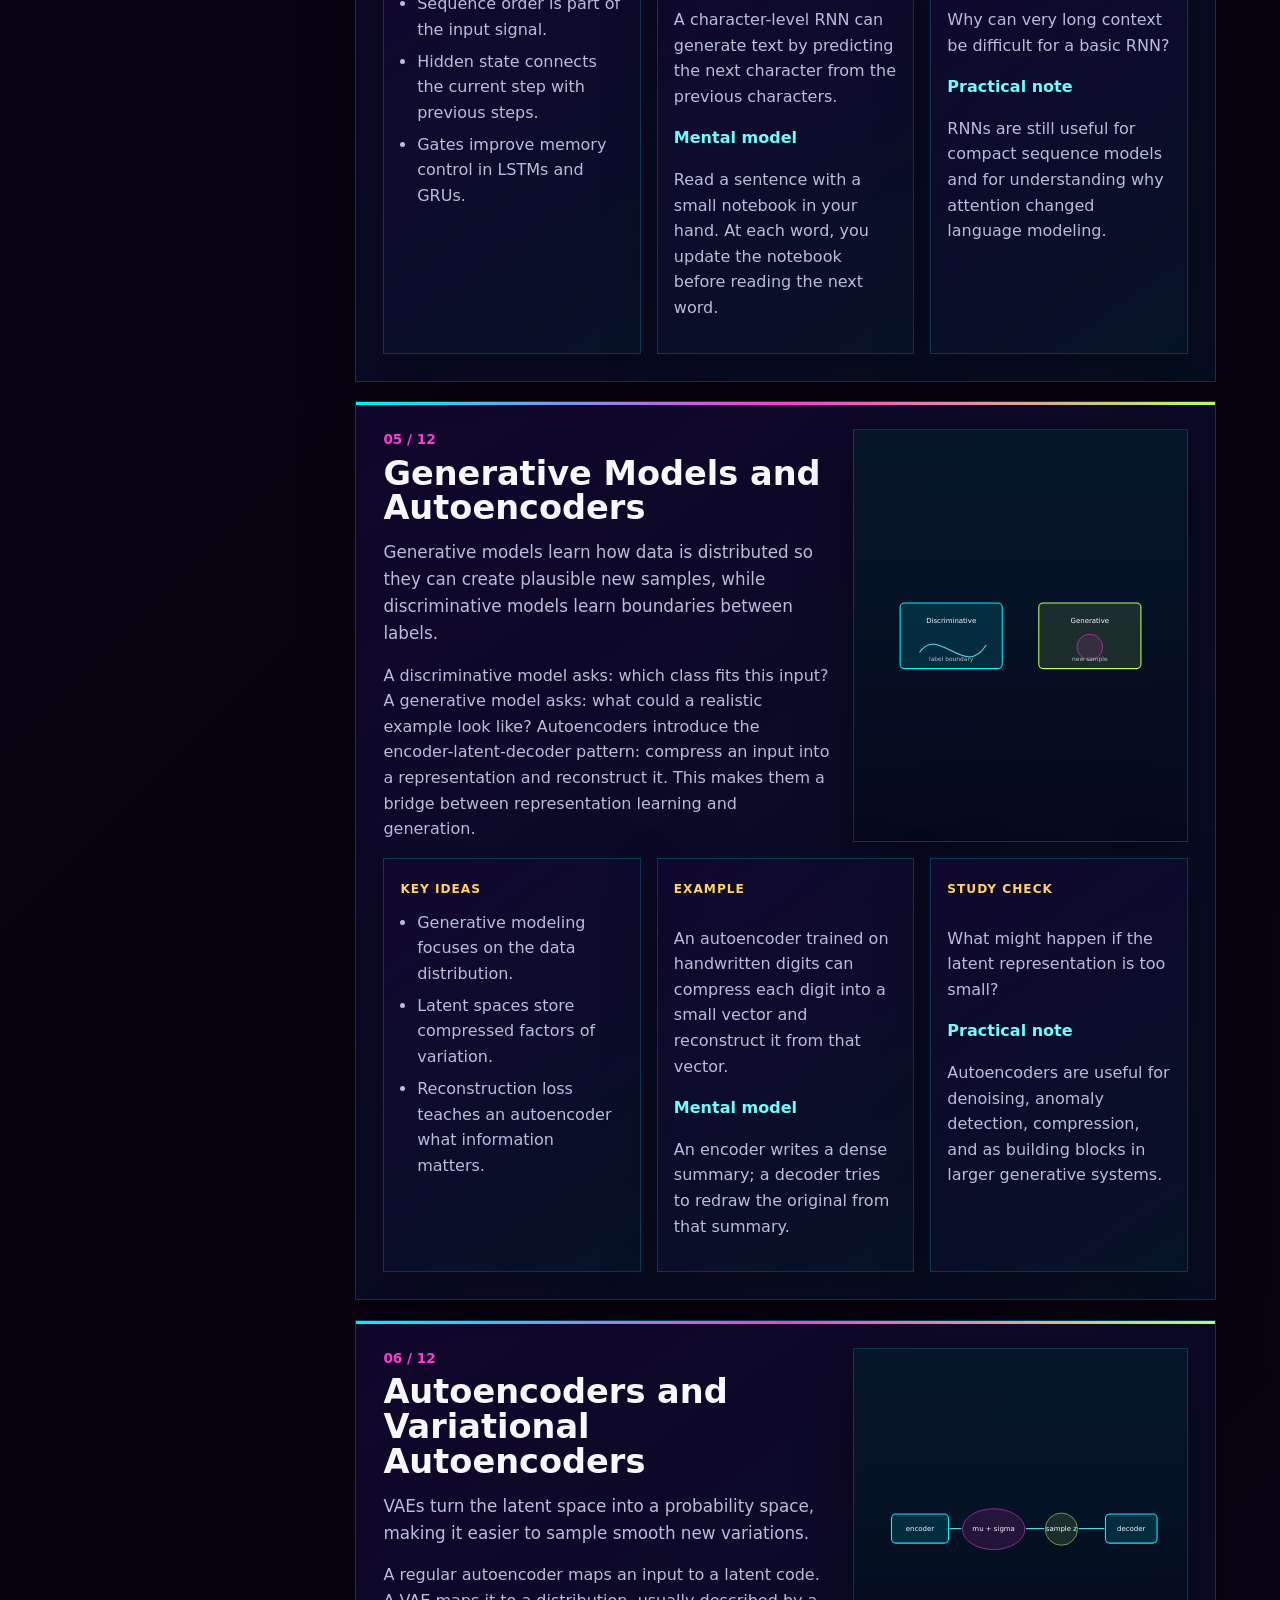
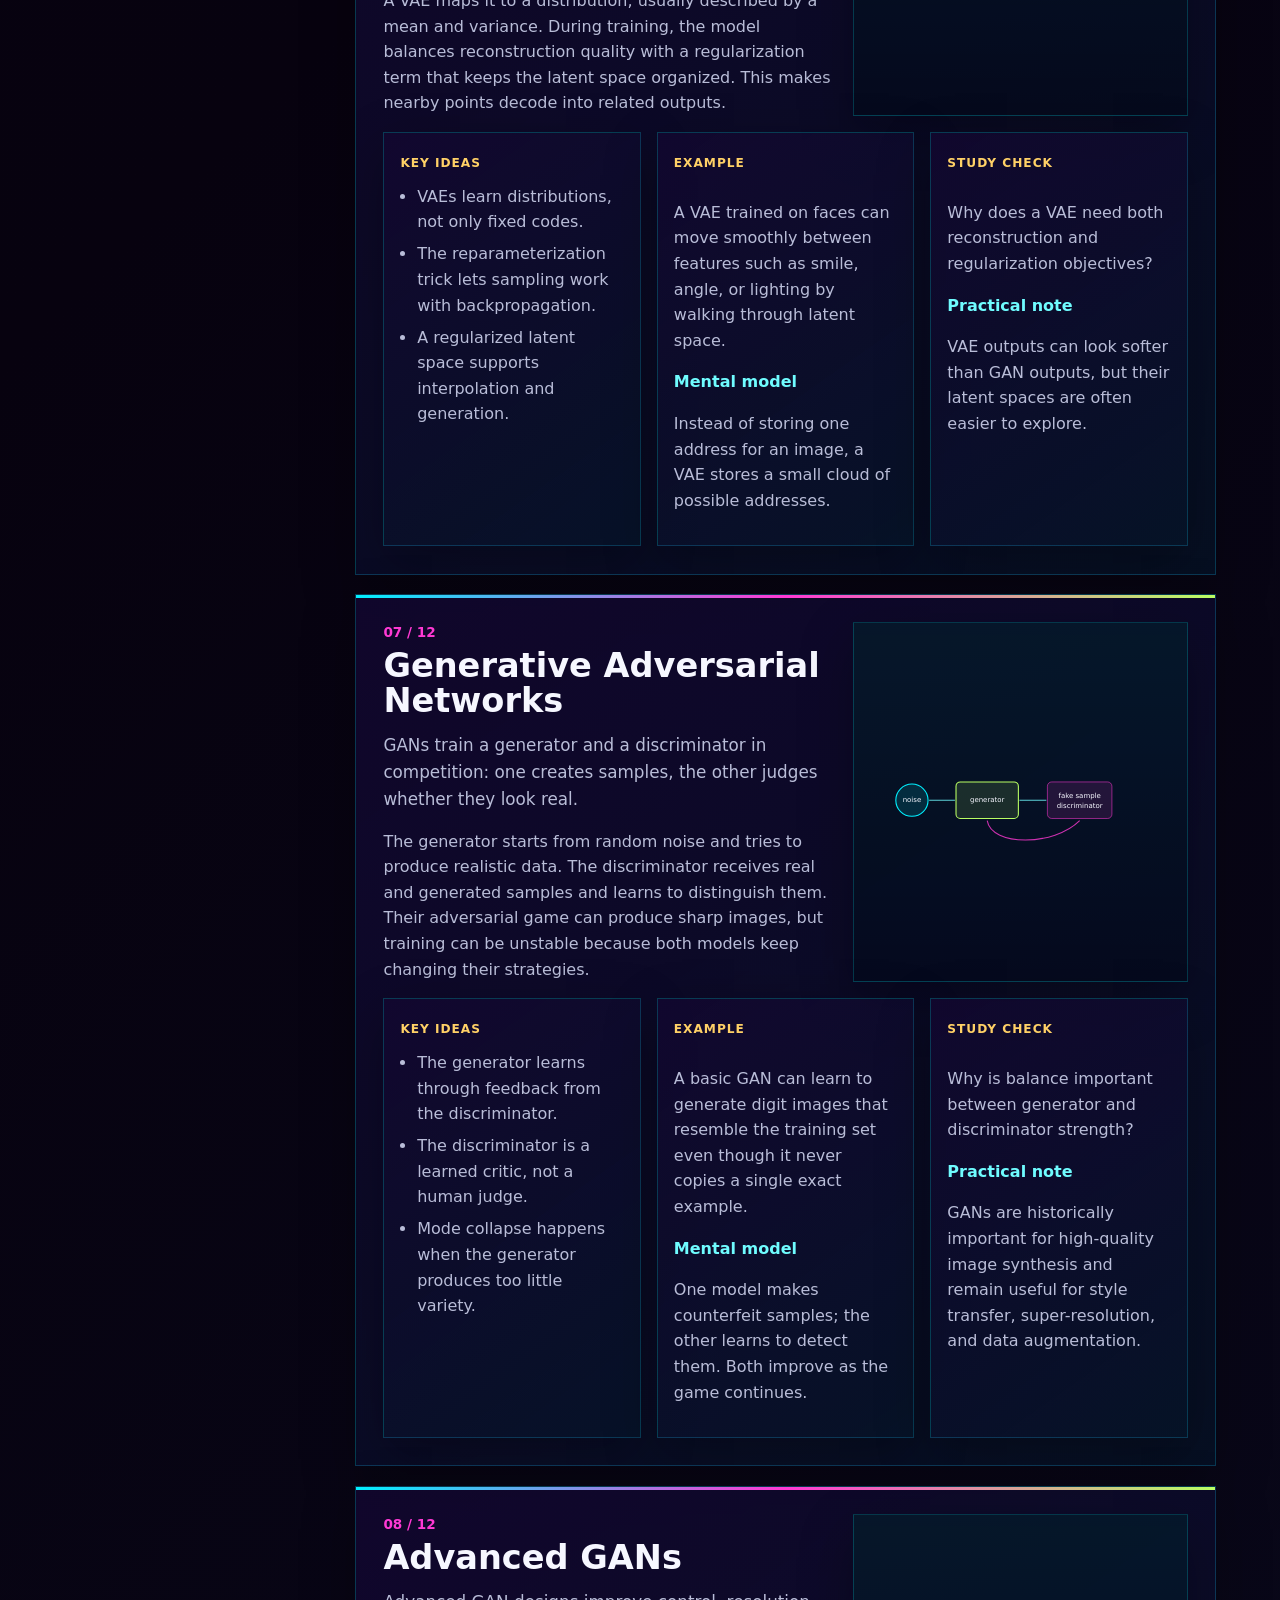
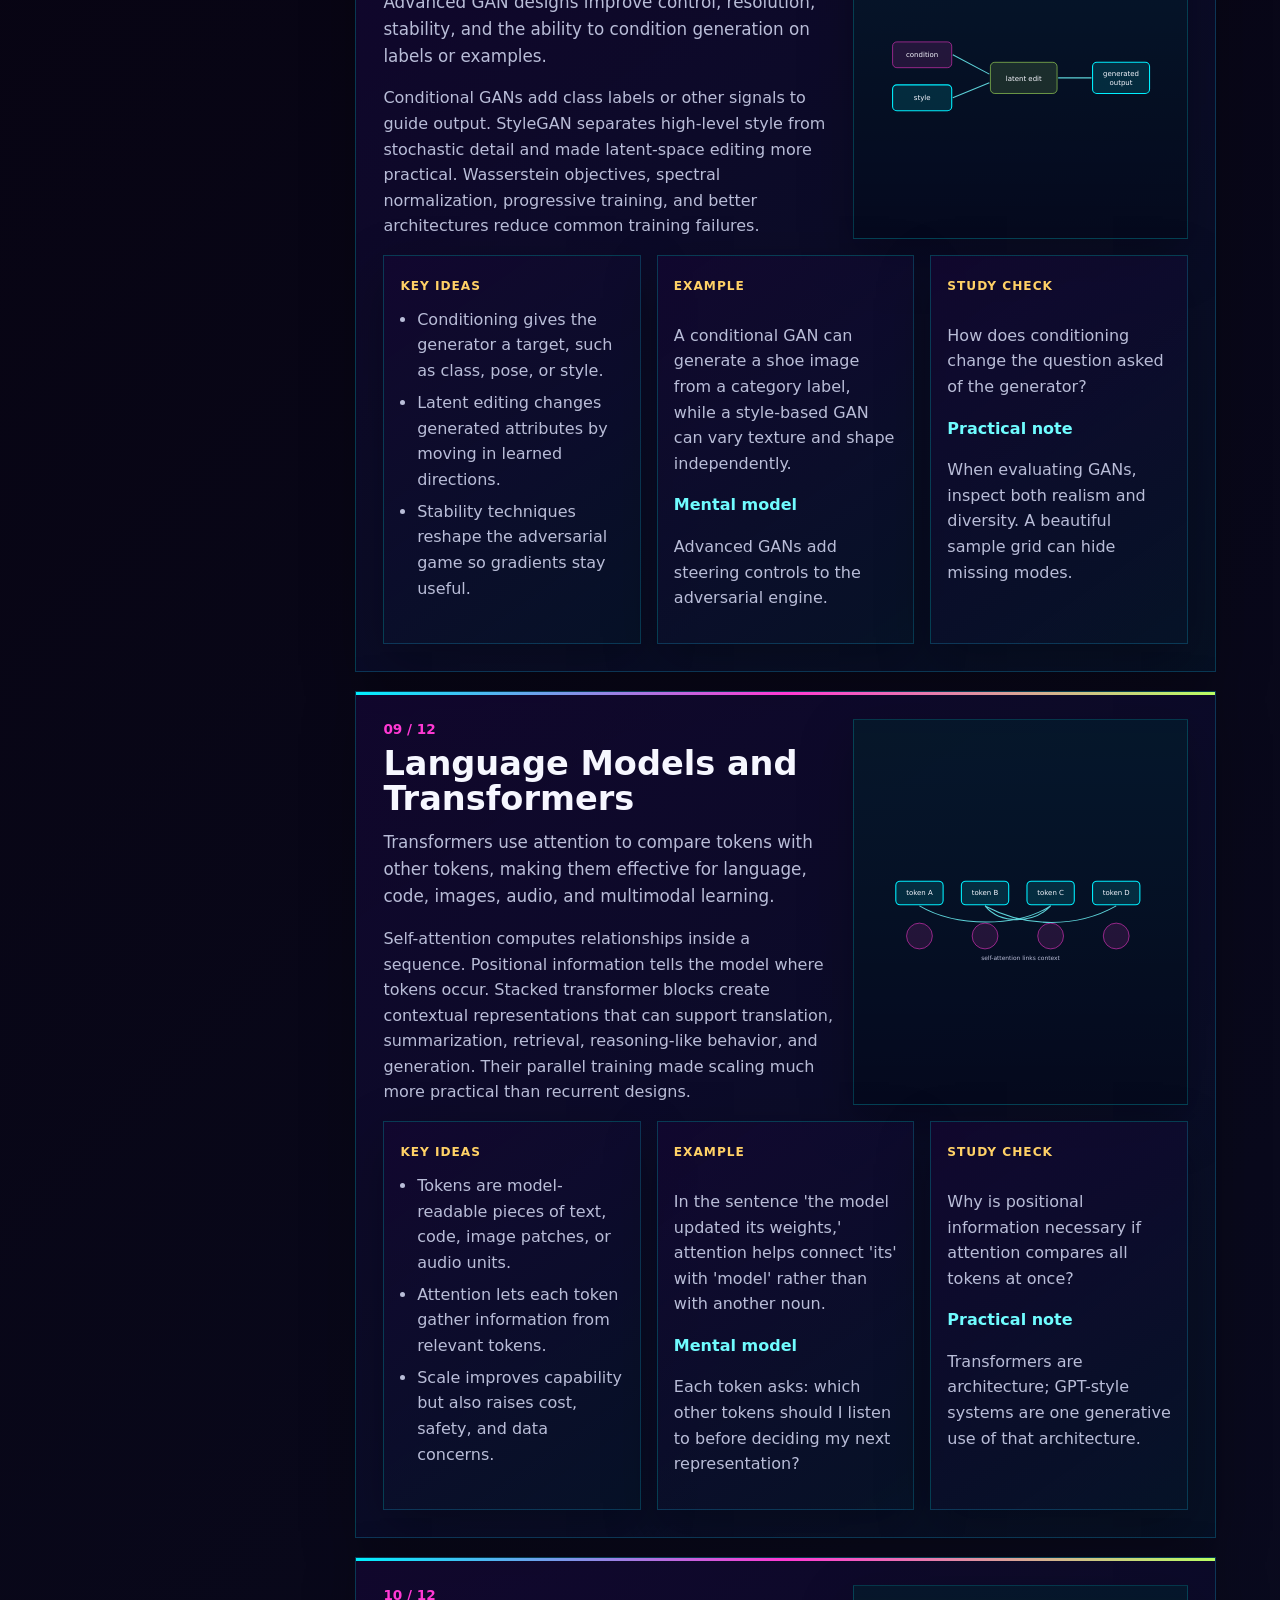
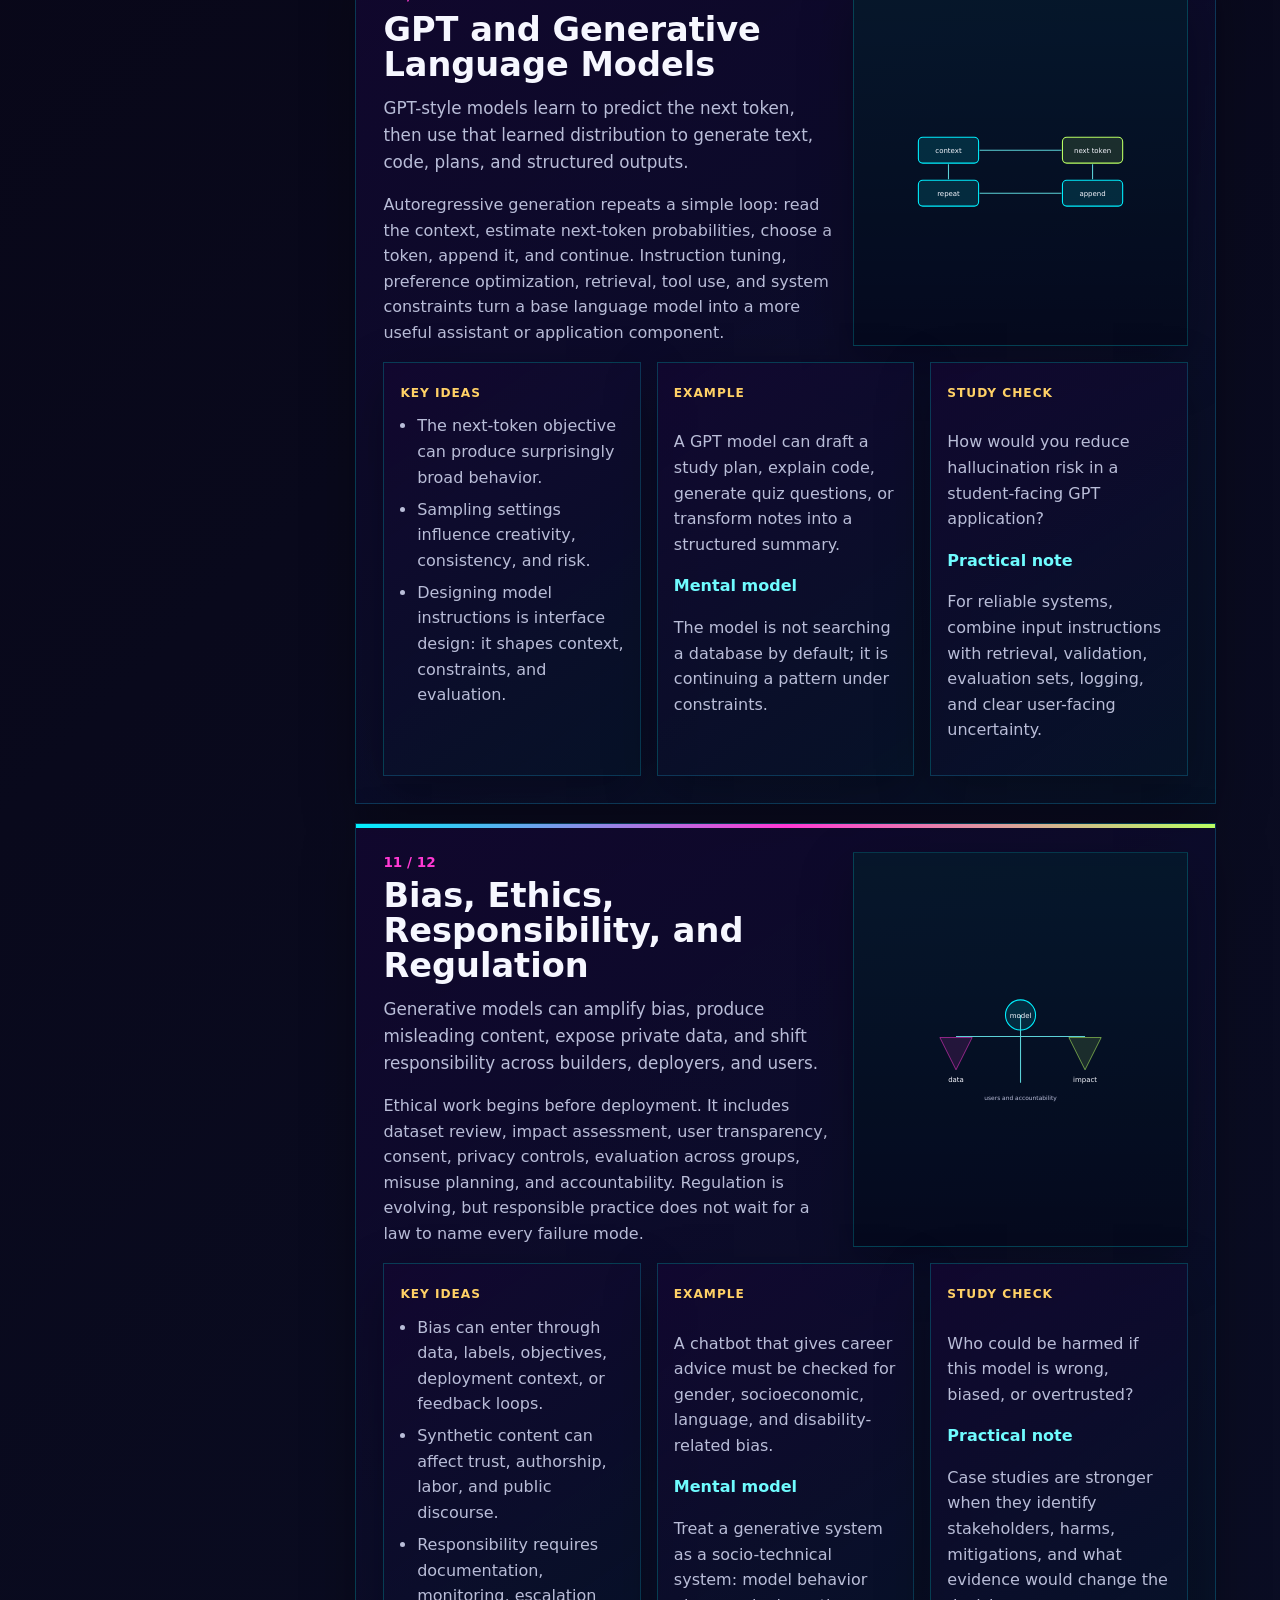
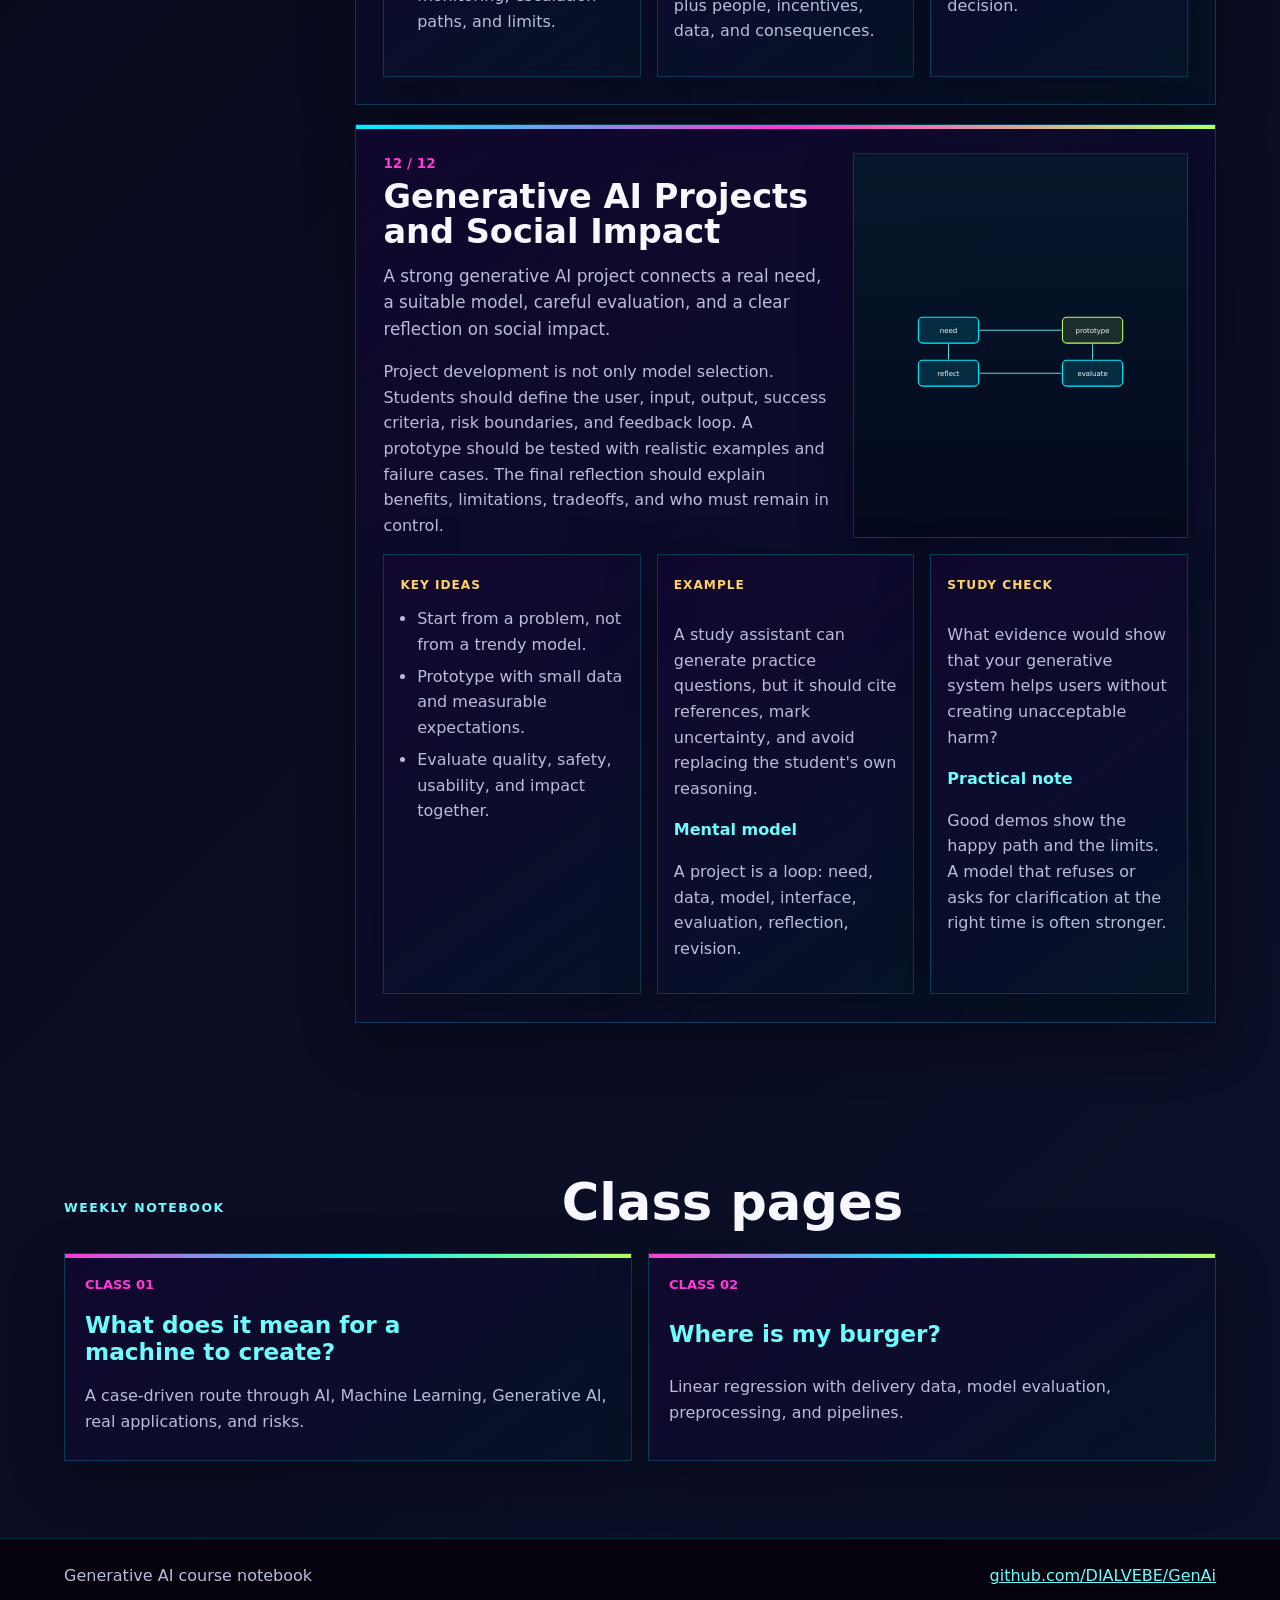
==== commit cb14b228: "Add class 02 linear regression notebook" ====
--- a/index.html
+++ b/index.html
@@ -9,7 +9,7 @@
     />
     <title>Generative AI | Course Notebook</title>
     <link rel="preload" href="assets/genai-hero.png" as="image" />
-    <link rel="stylesheet" href="styles.css?v=20260809-1" />
+    <link rel="stylesheet" href="styles.css?v=20260811-1" />
   </head>
   <body>
     <header class="site-header">
@@ -98,6 +98,11 @@
             <strong data-i18n="class01Title">What does it mean for a machine to create?</strong>
             <span data-i18n="class01Text">A case-driven route through AI, Machine Learning, Generative AI, real applications, and risks.</span>
           </a>
+          <a class="class-card" href="clases/clase-02/">
+            <span class="class-number" data-i18n="class02Number">Class 02</span>
+            <strong data-i18n="class02Title">Where is my burger?</strong>
+            <span data-i18n="class02Text">Linear regression with delivery data, model evaluation, preprocessing, and pipelines.</span>
+          </a>
         </div>
       </section>
     </main>
@@ -107,6 +112,6 @@
       <a href="https://github.com/DIALVEBE/GenAi">github.com/DIALVEBE/GenAi</a>
     </footer>
 
-    <script src="script.js?v=20260809-1"></script>
+    <script src="script.js?v=20260811-1"></script>
   </body>
 </html>
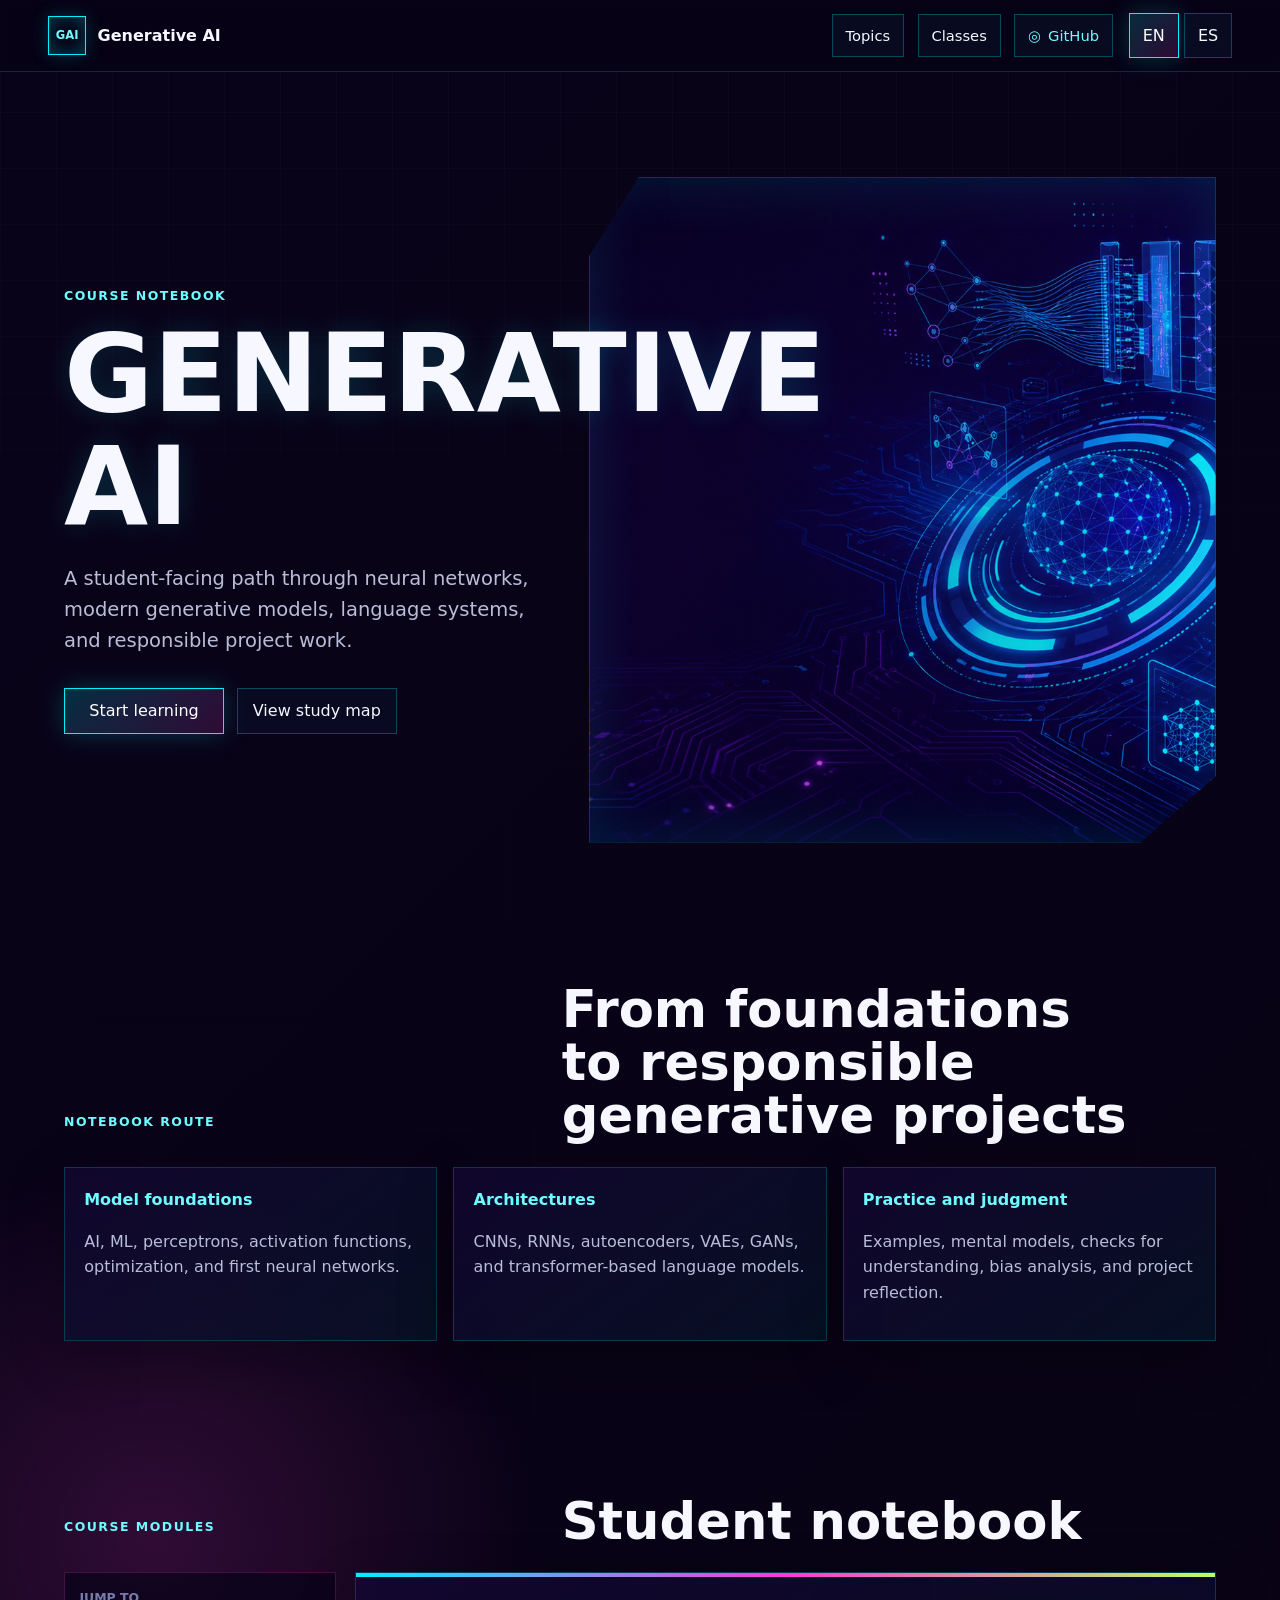
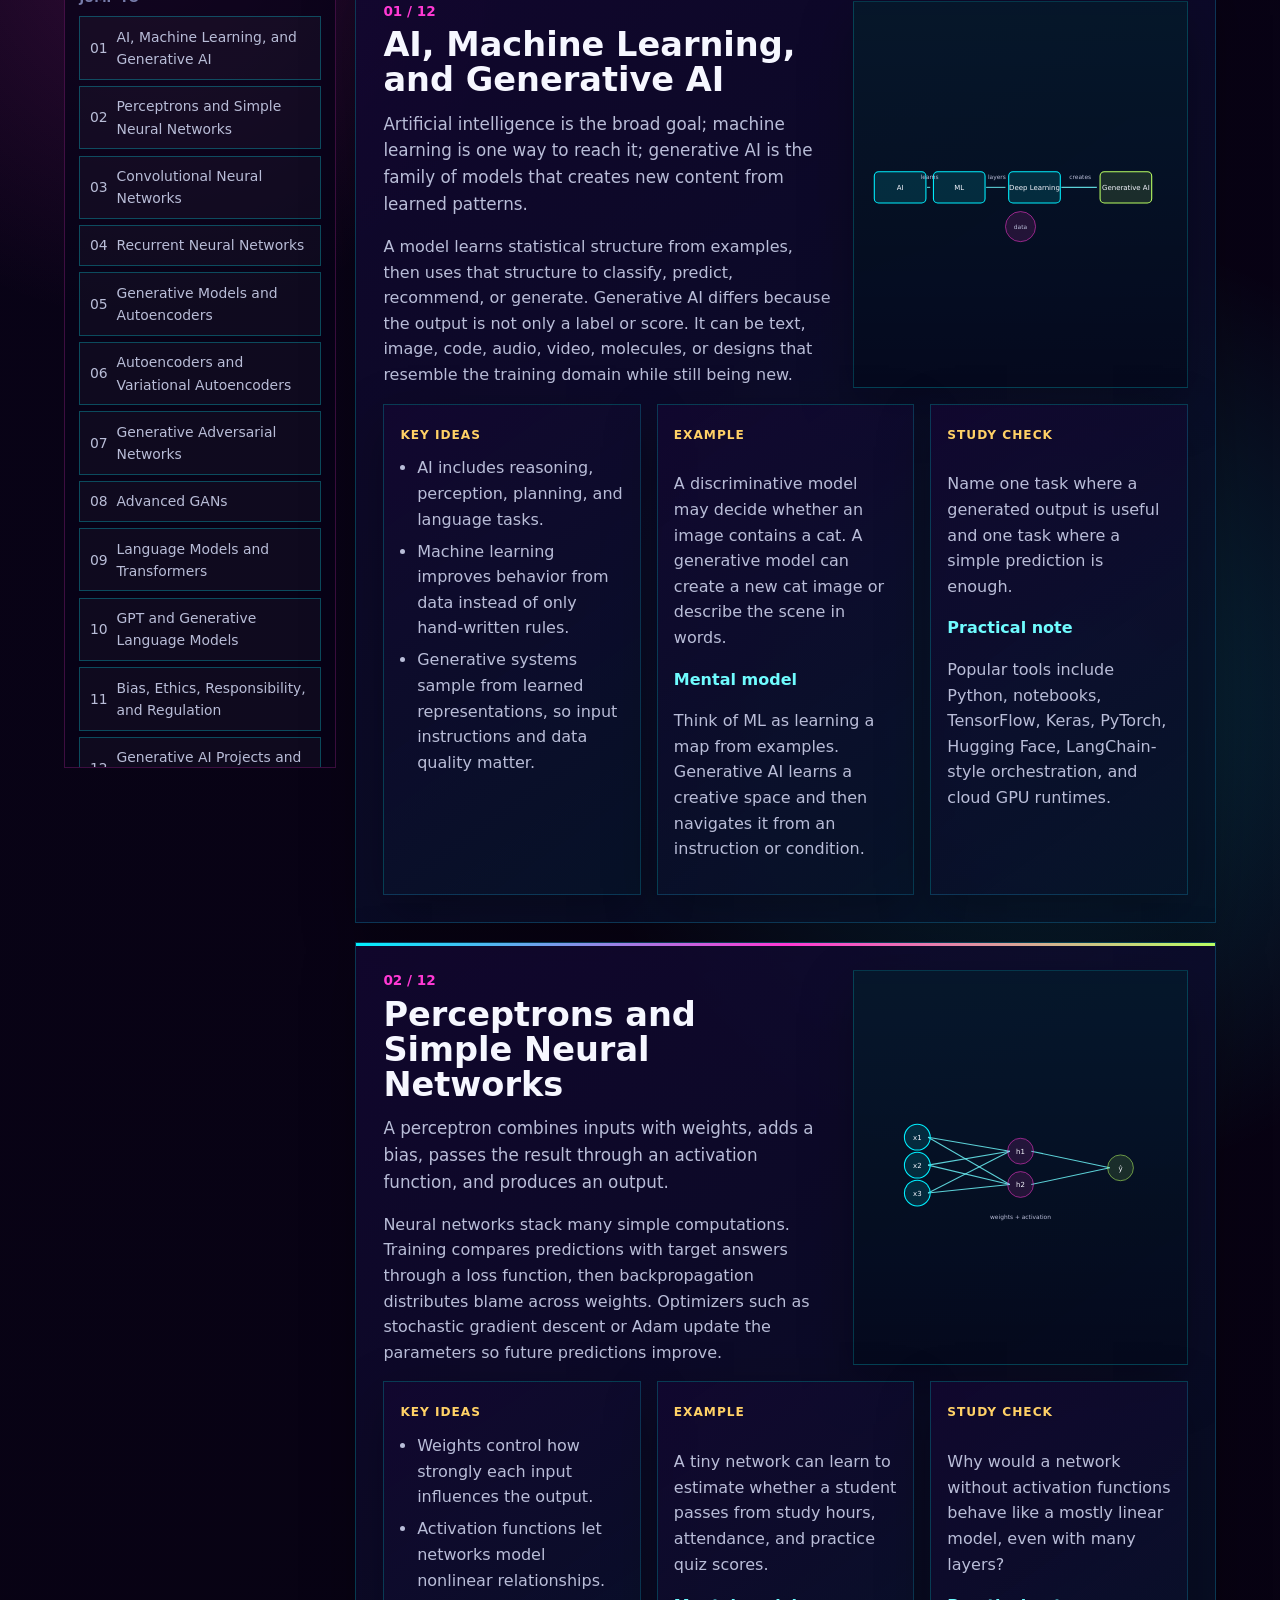
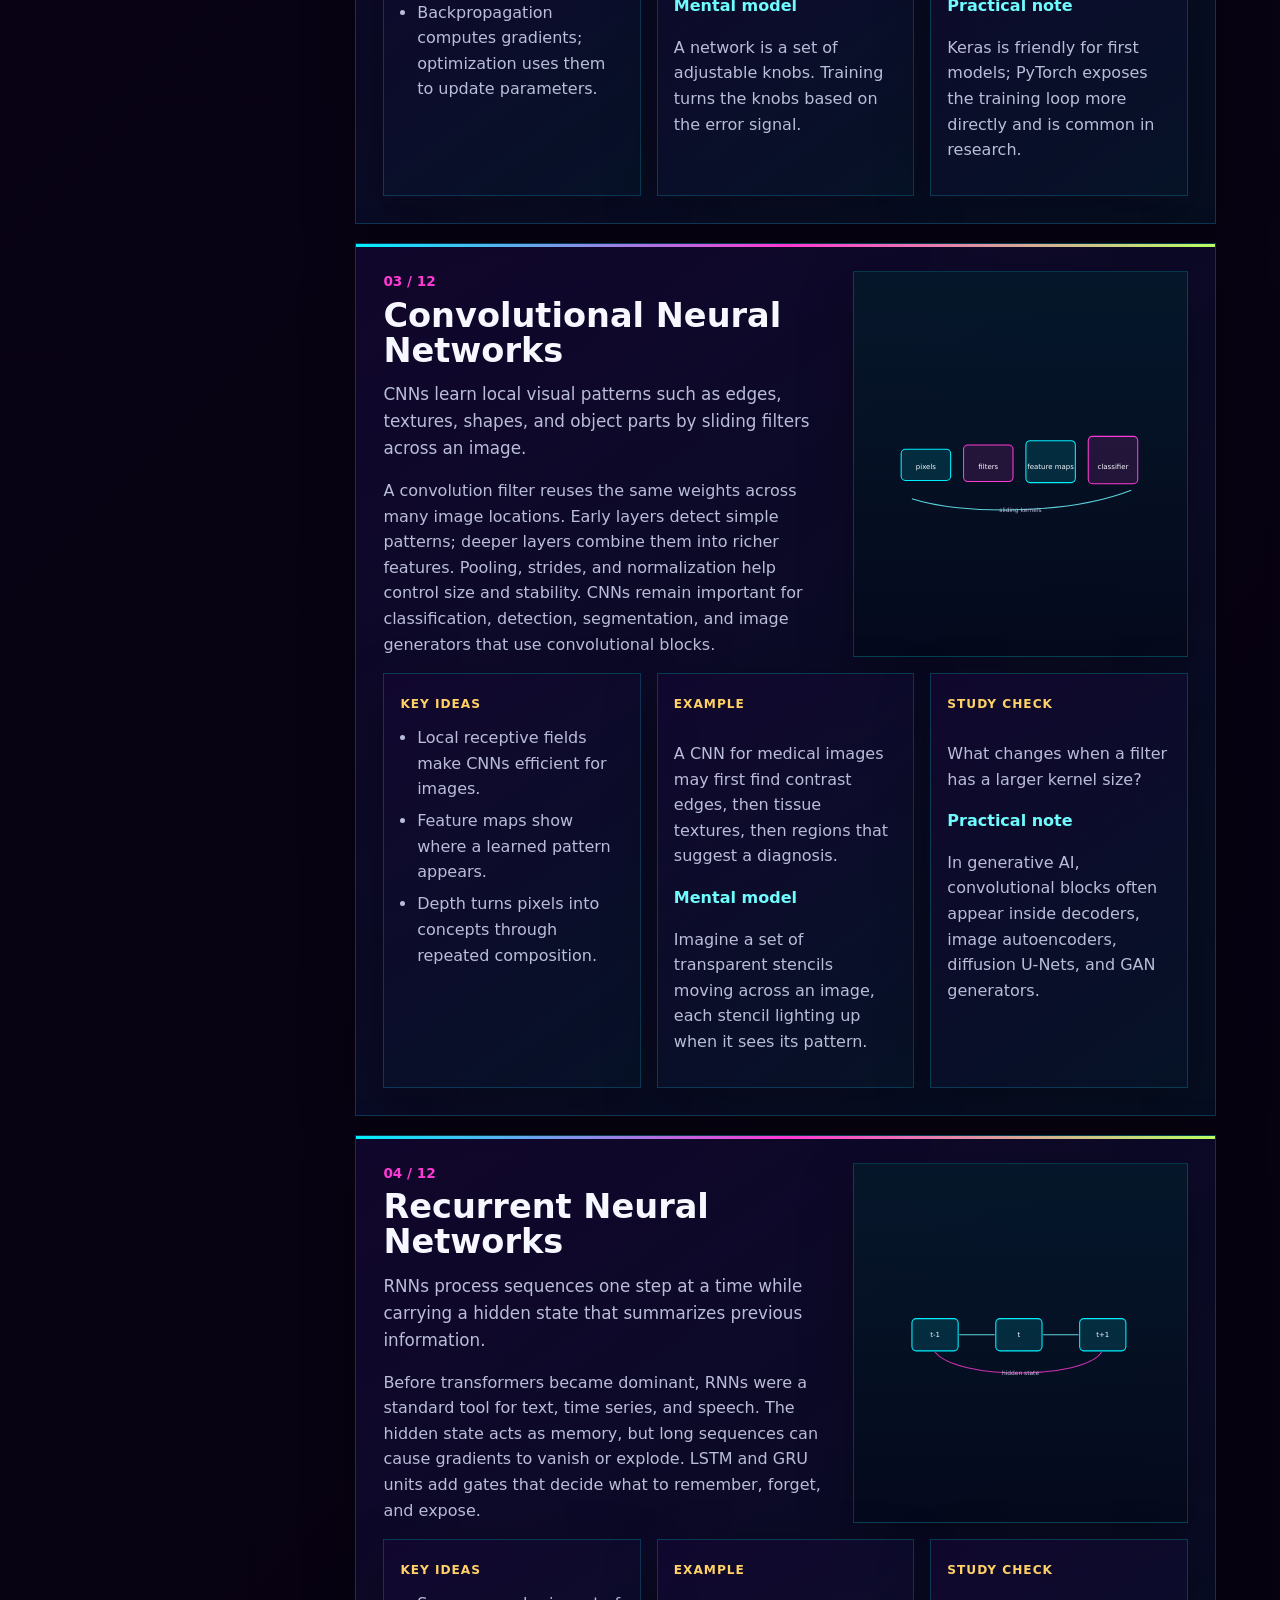
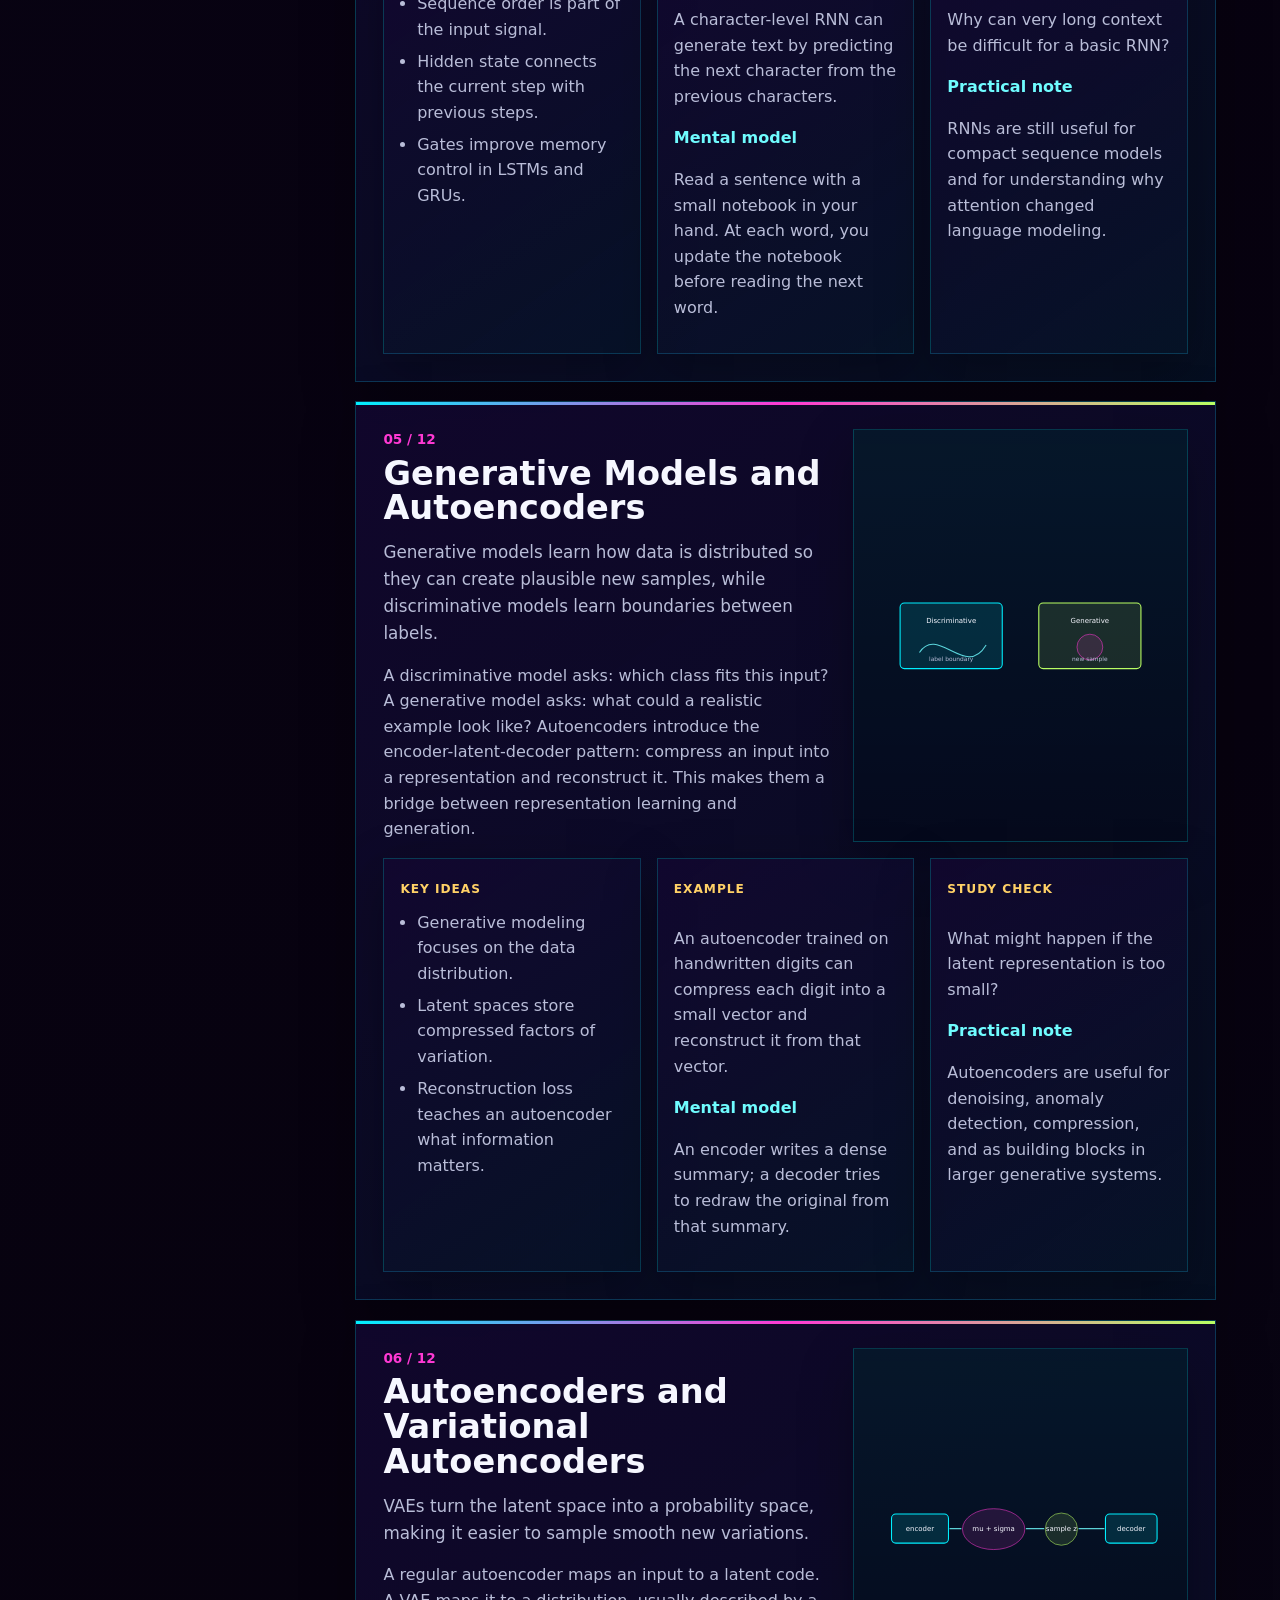
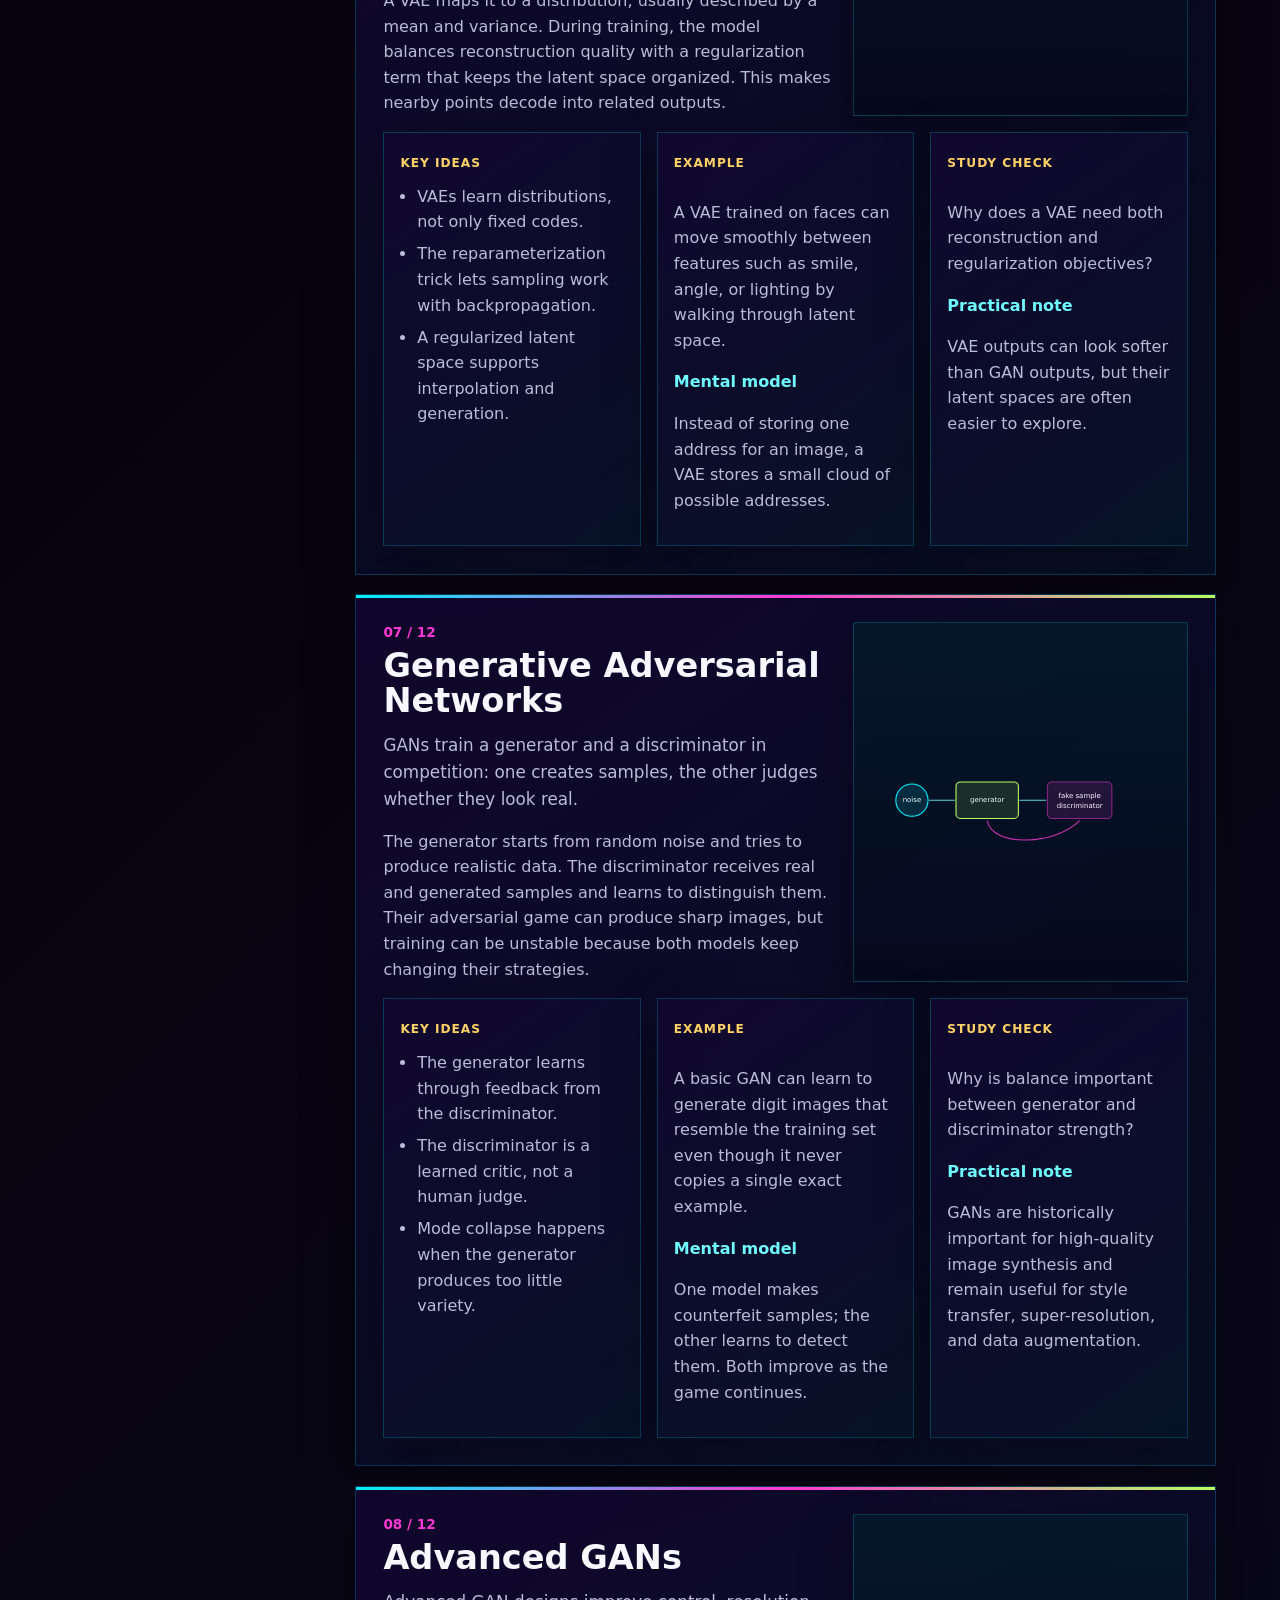
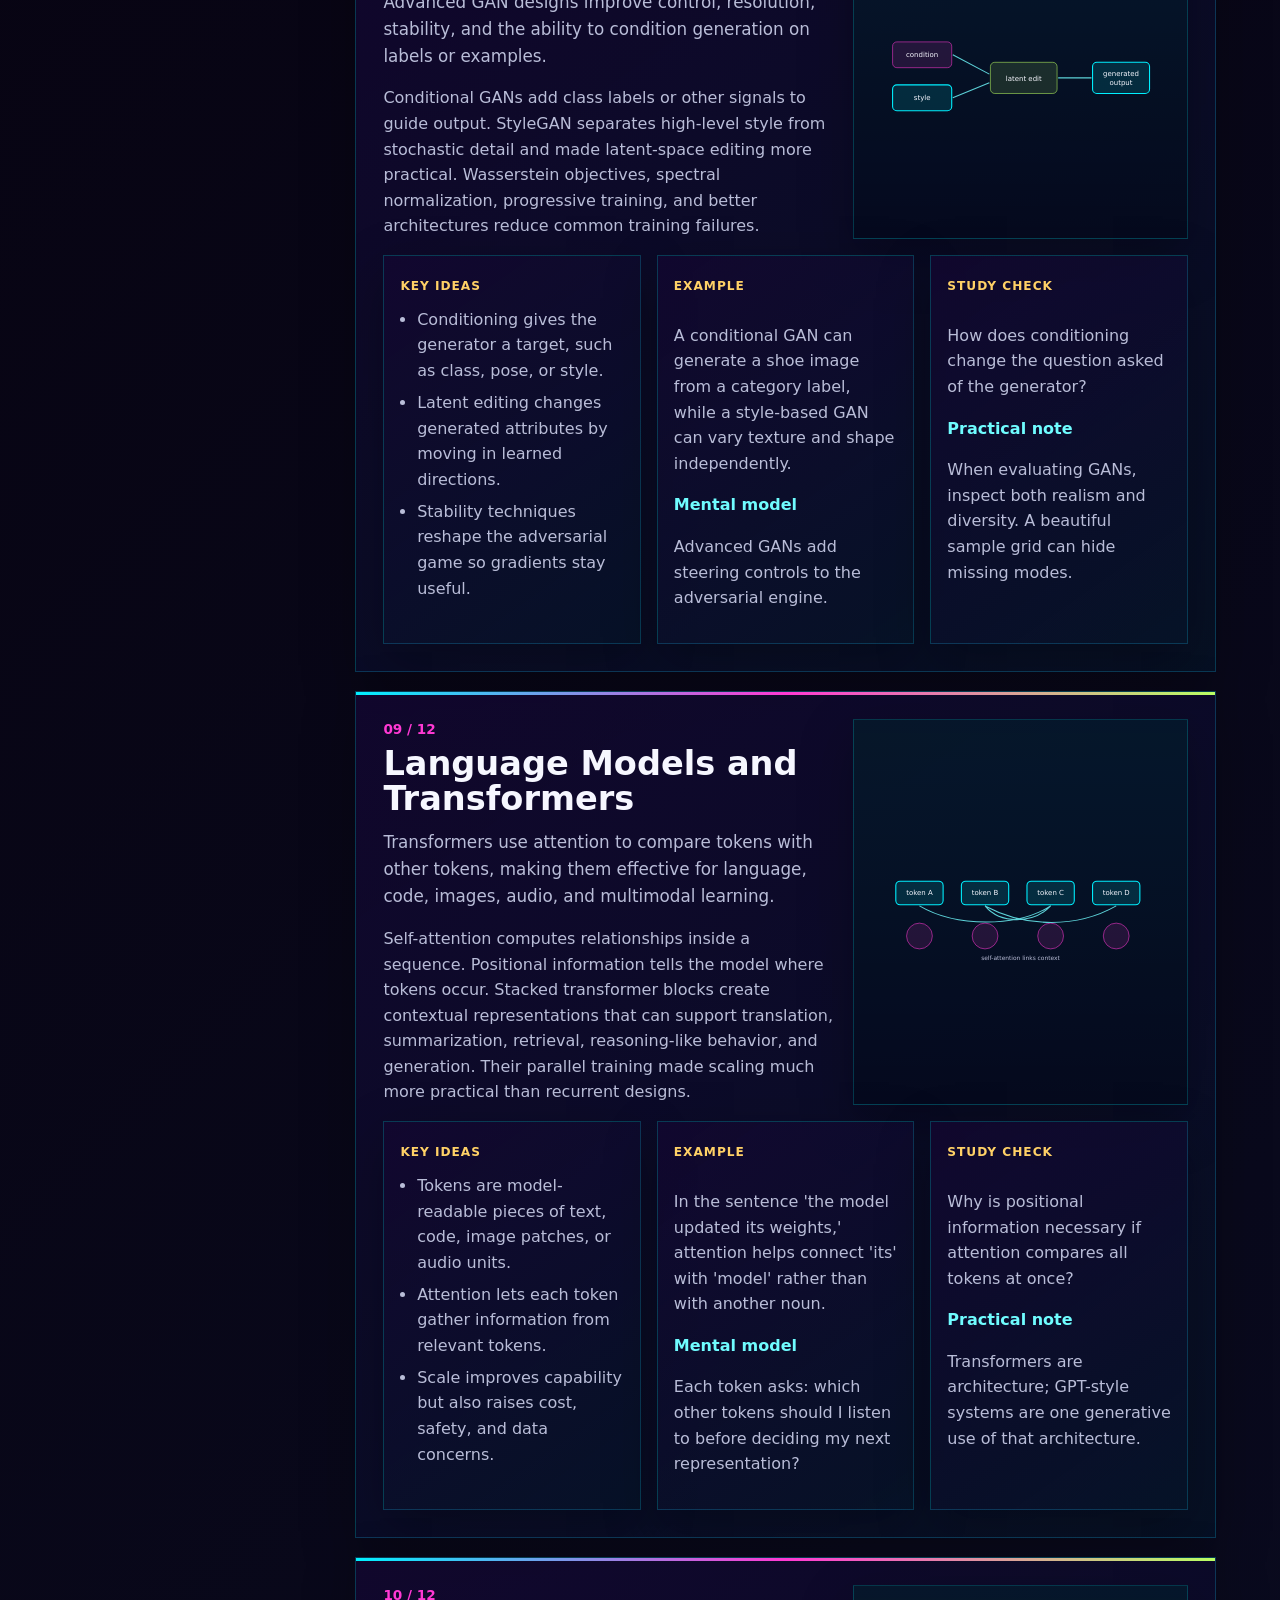
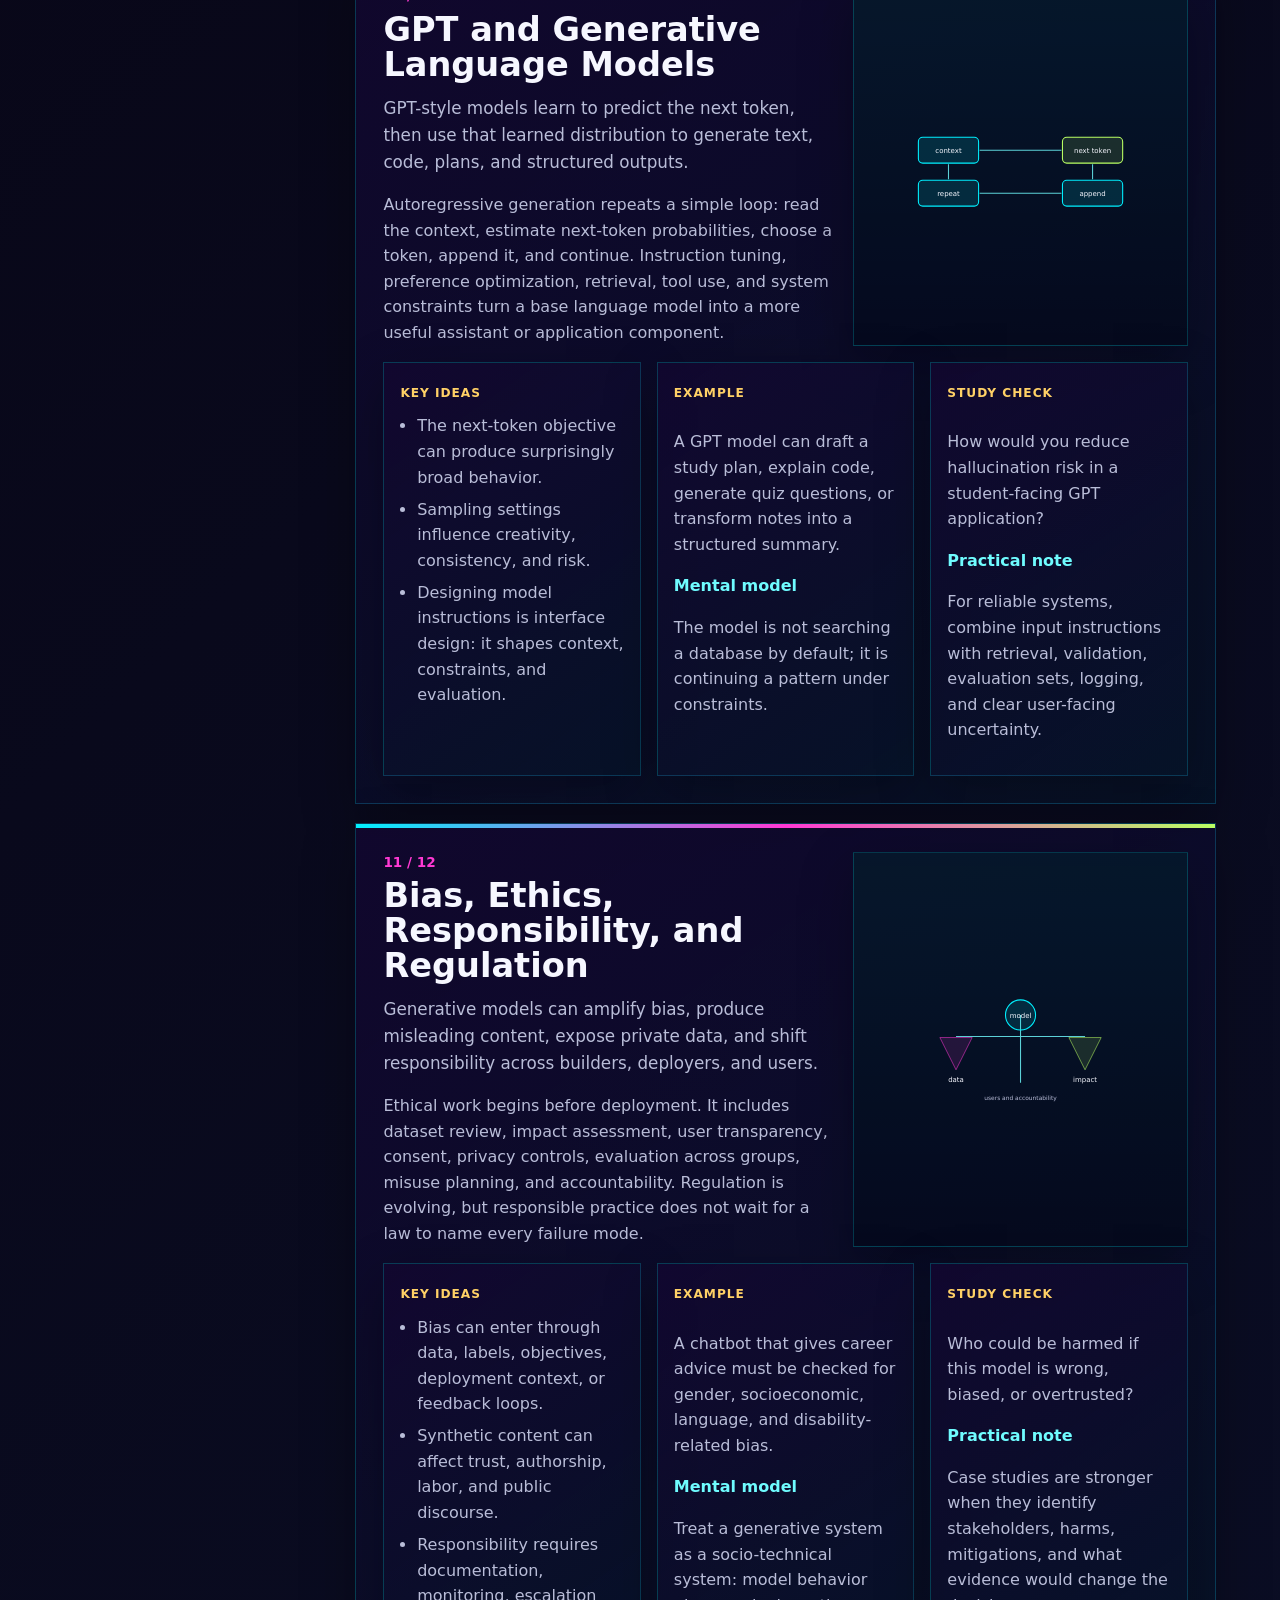
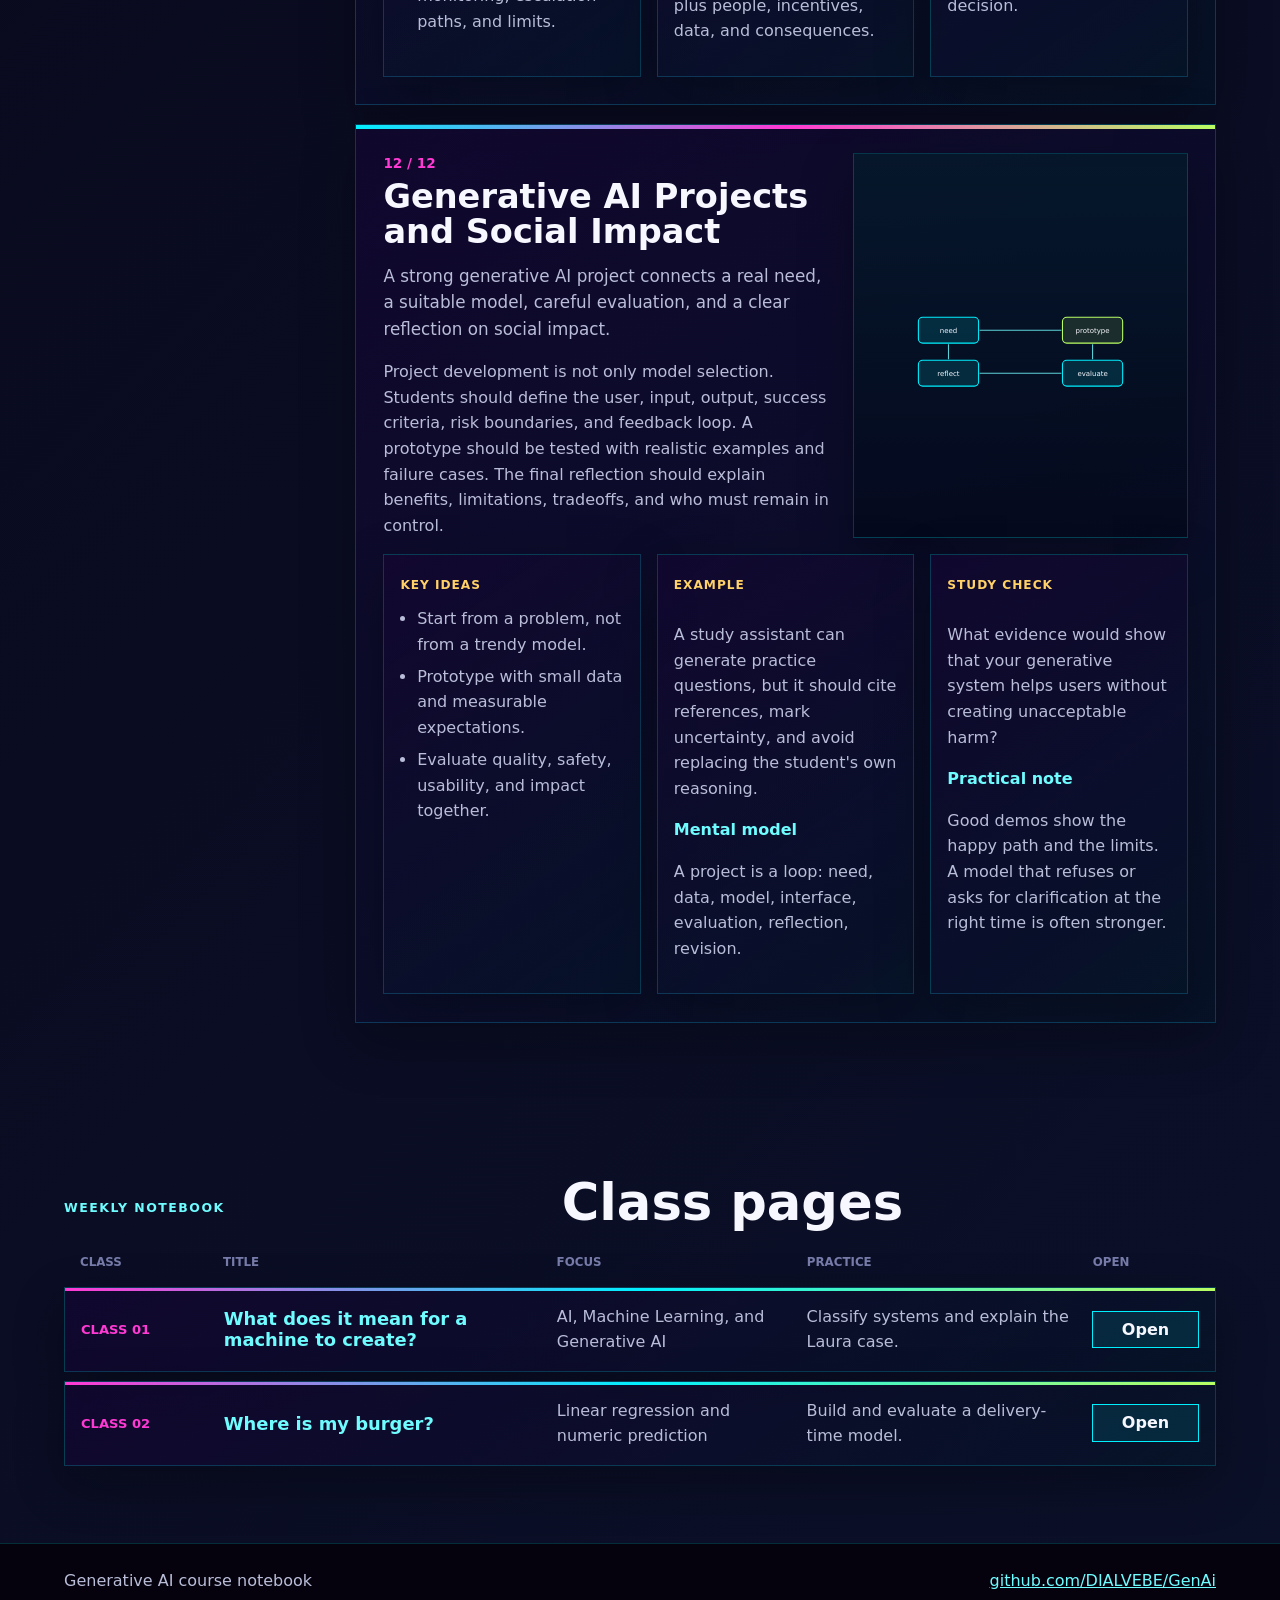
==== commit 0aa8226f: "Add class table of contents" ====
--- a/index.html
+++ b/index.html
@@ -9,7 +9,7 @@
     />
     <title>Generative AI | Course Notebook</title>
     <link rel="preload" href="assets/genai-hero.png" as="image" />
-    <link rel="stylesheet" href="styles.css?v=20260811-1" />
+    <link rel="stylesheet" href="styles.css?v=20260811-2" />
   </head>
   <body>
     <header class="site-header">
@@ -92,17 +92,28 @@
           <p class="eyebrow" data-i18n="classesLabel">Weekly notebook</p>
           <h2 id="classes-title" data-i18n="classesTitle">Class pages</h2>
         </div>
-        <div class="class-list">
-          <a class="class-card" href="clases/clase-01/">
+        <div class="class-toc" aria-label="Class table of contents">
+          <div class="class-toc-head">
+            <span data-i18n="classTocNumber">Class</span>
+            <span data-i18n="classTocTitle">Title</span>
+            <span data-i18n="classTocFocus">Focus</span>
+            <span data-i18n="classTocPractice">Practice</span>
+            <span data-i18n="classTocOpen">Open</span>
+          </div>
+          <article class="class-toc-row">
             <span class="class-number" data-i18n="class01Number">Class 01</span>
             <strong data-i18n="class01Title">What does it mean for a machine to create?</strong>
-            <span data-i18n="class01Text">A case-driven route through AI, Machine Learning, Generative AI, real applications, and risks.</span>
-          </a>
-          <a class="class-card" href="clases/clase-02/">
+            <span data-i18n="class01Focus">AI, Machine Learning, and Generative AI</span>
+            <span data-i18n="class01Practice">Classify systems and explain the Laura case.</span>
+            <a class="class-open" href="clases/clase-01/" data-i18n="classOpen01">Open</a>
+          </article>
+          <article class="class-toc-row">
             <span class="class-number" data-i18n="class02Number">Class 02</span>
             <strong data-i18n="class02Title">Where is my burger?</strong>
-            <span data-i18n="class02Text">Linear regression with delivery data, model evaluation, preprocessing, and pipelines.</span>
-          </a>
+            <span data-i18n="class02Focus">Linear regression and numeric prediction</span>
+            <span data-i18n="class02Practice">Build and evaluate a delivery-time model.</span>
+            <a class="class-open" href="clases/clase-02/" data-i18n="classOpen02">Open</a>
+          </article>
         </div>
       </section>
     </main>
@@ -112,6 +123,6 @@
       <a href="https://github.com/DIALVEBE/GenAi">github.com/DIALVEBE/GenAi</a>
     </footer>
 
-    <script src="script.js?v=20260811-1"></script>
+    <script src="script.js?v=20260811-2"></script>
   </body>
 </html>
--- a/styles.css
+++ b/styles.css
@@ -269,6 +269,72 @@
   gap: 1rem;
 }
 
+.class-toc {
+  display: grid;
+  gap: 0.55rem;
+}
+
+.class-toc-head,
+.class-toc-row {
+  display: grid;
+  grid-template-columns: minmax(5.8rem, 0.55fr) minmax(12rem, 1.35fr) minmax(11rem, 1fr) minmax(13rem, 1.15fr) minmax(5.2rem, 0.45fr);
+  gap: 0.75rem;
+  align-items: center;
+  min-width: 0;
+}
+
+.class-toc-head {
+  padding: 0 1rem 0.35rem;
+  color: var(--soft);
+  font-size: 0.74rem;
+  font-weight: 900;
+  text-transform: uppercase;
+}
+
+.class-toc-row {
+  position: relative;
+  padding: 1rem;
+  overflow: hidden;
+  border: 1px solid rgba(0, 240, 255, 0.2);
+  background: linear-gradient(145deg, rgba(18, 7, 48, 0.86), rgba(6, 20, 40, 0.72));
+  box-shadow: 0 18px 50px rgba(0, 0, 0, 0.28);
+}
+
+.class-toc-row::before {
+  position: absolute;
+  inset: 0 0 auto;
+  height: 0.2rem;
+  content: "";
+  background: linear-gradient(90deg, var(--pink), var(--cyan), var(--lime));
+}
+
+.class-toc-row strong {
+  color: var(--cyan-2);
+  font-size: 1.12rem;
+  line-height: 1.18;
+}
+
+.class-toc-row span:not(.class-number) {
+  color: var(--muted);
+}
+
+.class-open {
+  min-height: 2.35rem;
+  display: inline-flex;
+  align-items: center;
+  justify-content: center;
+  border: 1px solid var(--cyan);
+  color: var(--text);
+  font-weight: 900;
+  text-decoration: none;
+  background: rgba(0, 240, 255, 0.1);
+}
+
+.class-open:hover,
+.class-open:focus-visible {
+  box-shadow: 0 0 24px rgba(0, 240, 255, 0.22);
+}
+
 .class-card {
   position: relative;
   display: grid;
@@ -606,4 +672,17 @@
   .visual-card {
     min-height: 14rem;
   }
-}
+
+  .class-toc-head {
+    display: none;
+  }
+
+  .class-toc-row {
+    grid-template-columns: 1fr;
+    gap: 0.55rem;
+  }
+
+  .class-open {
+    width: 100%;
+  }
+}
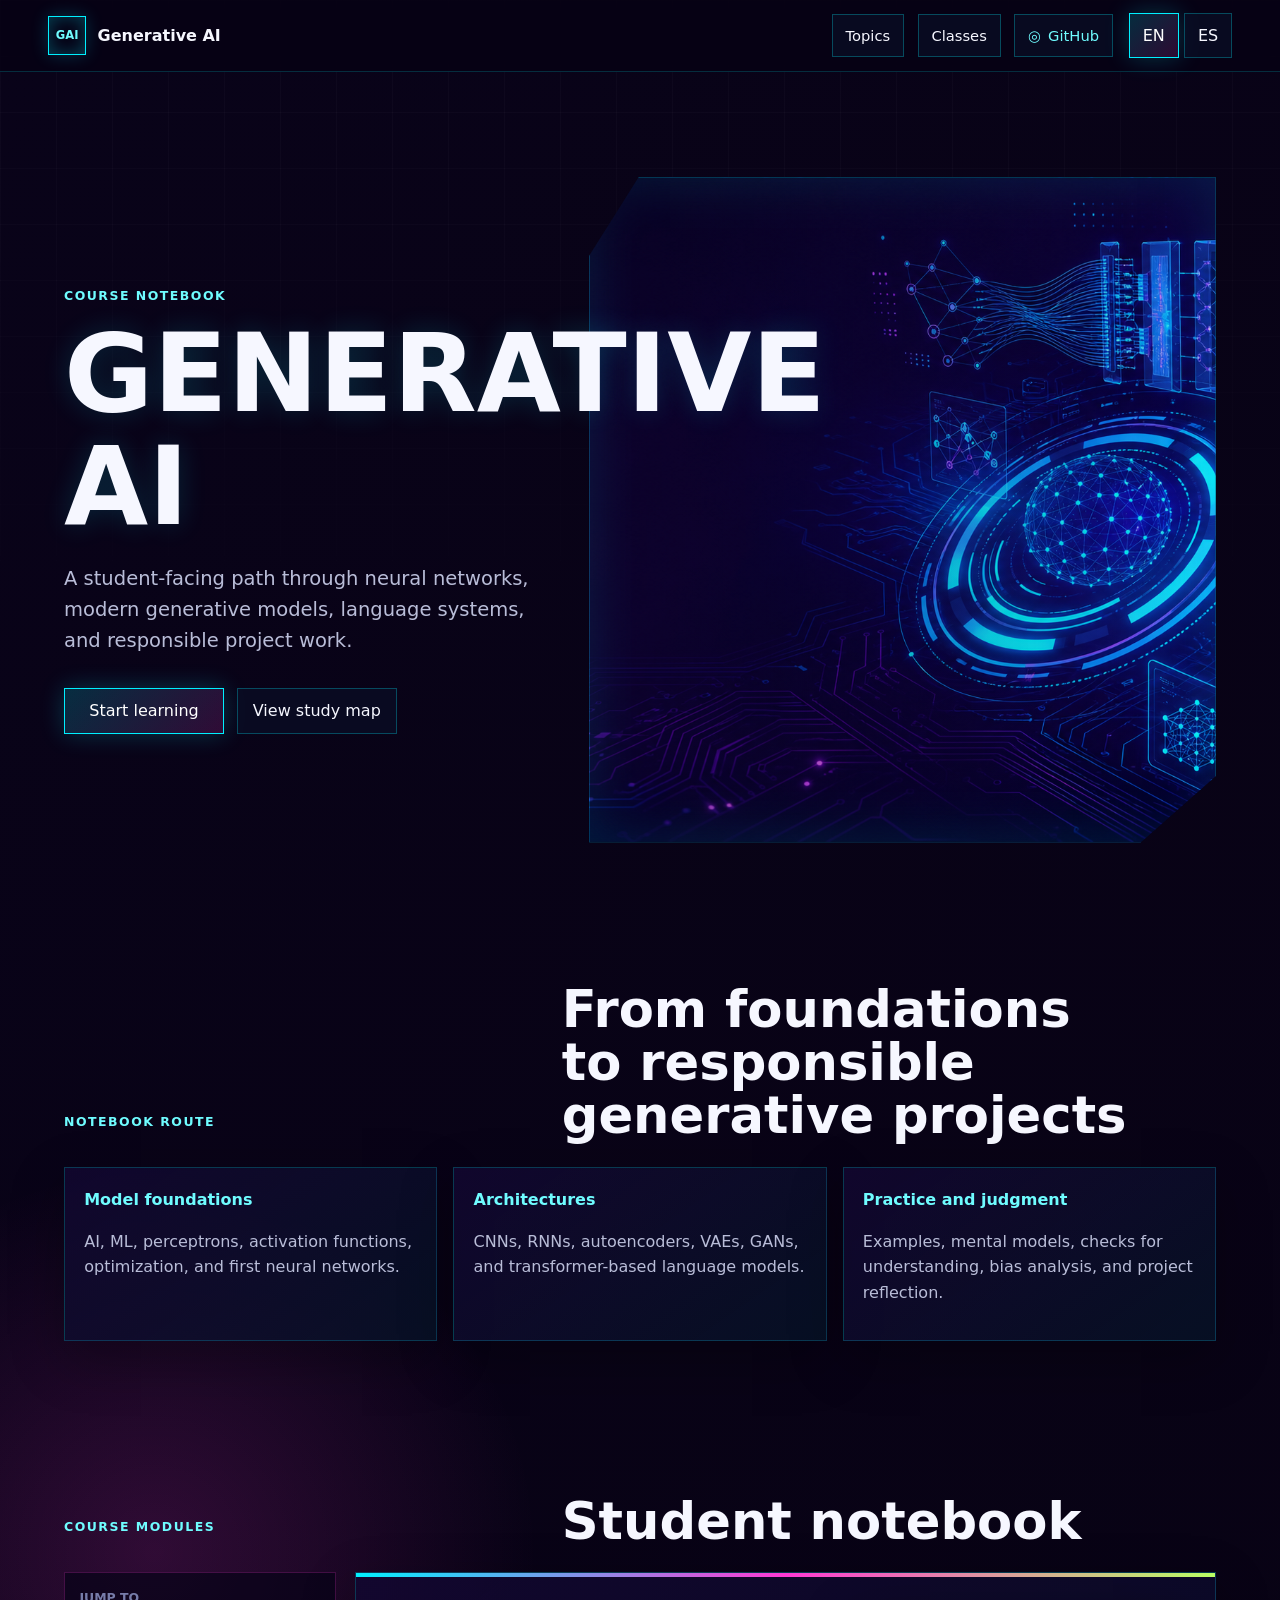
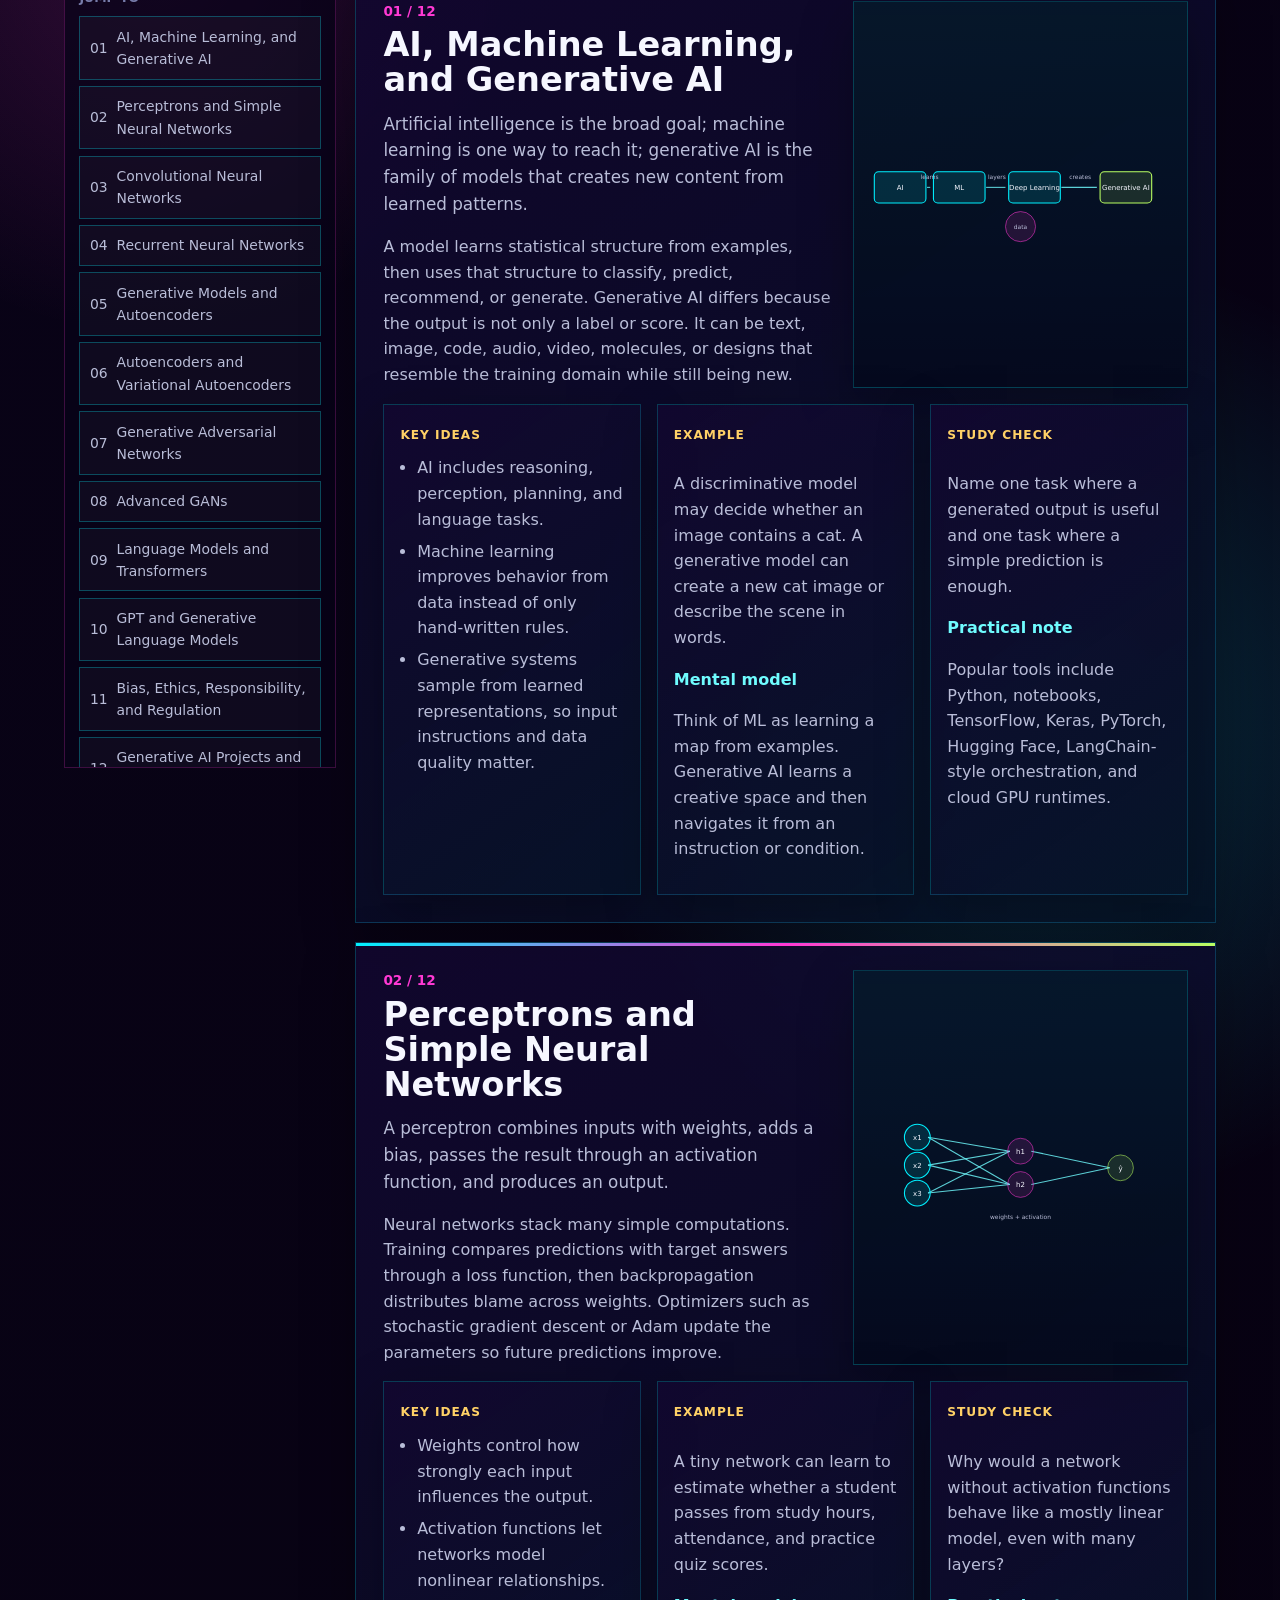
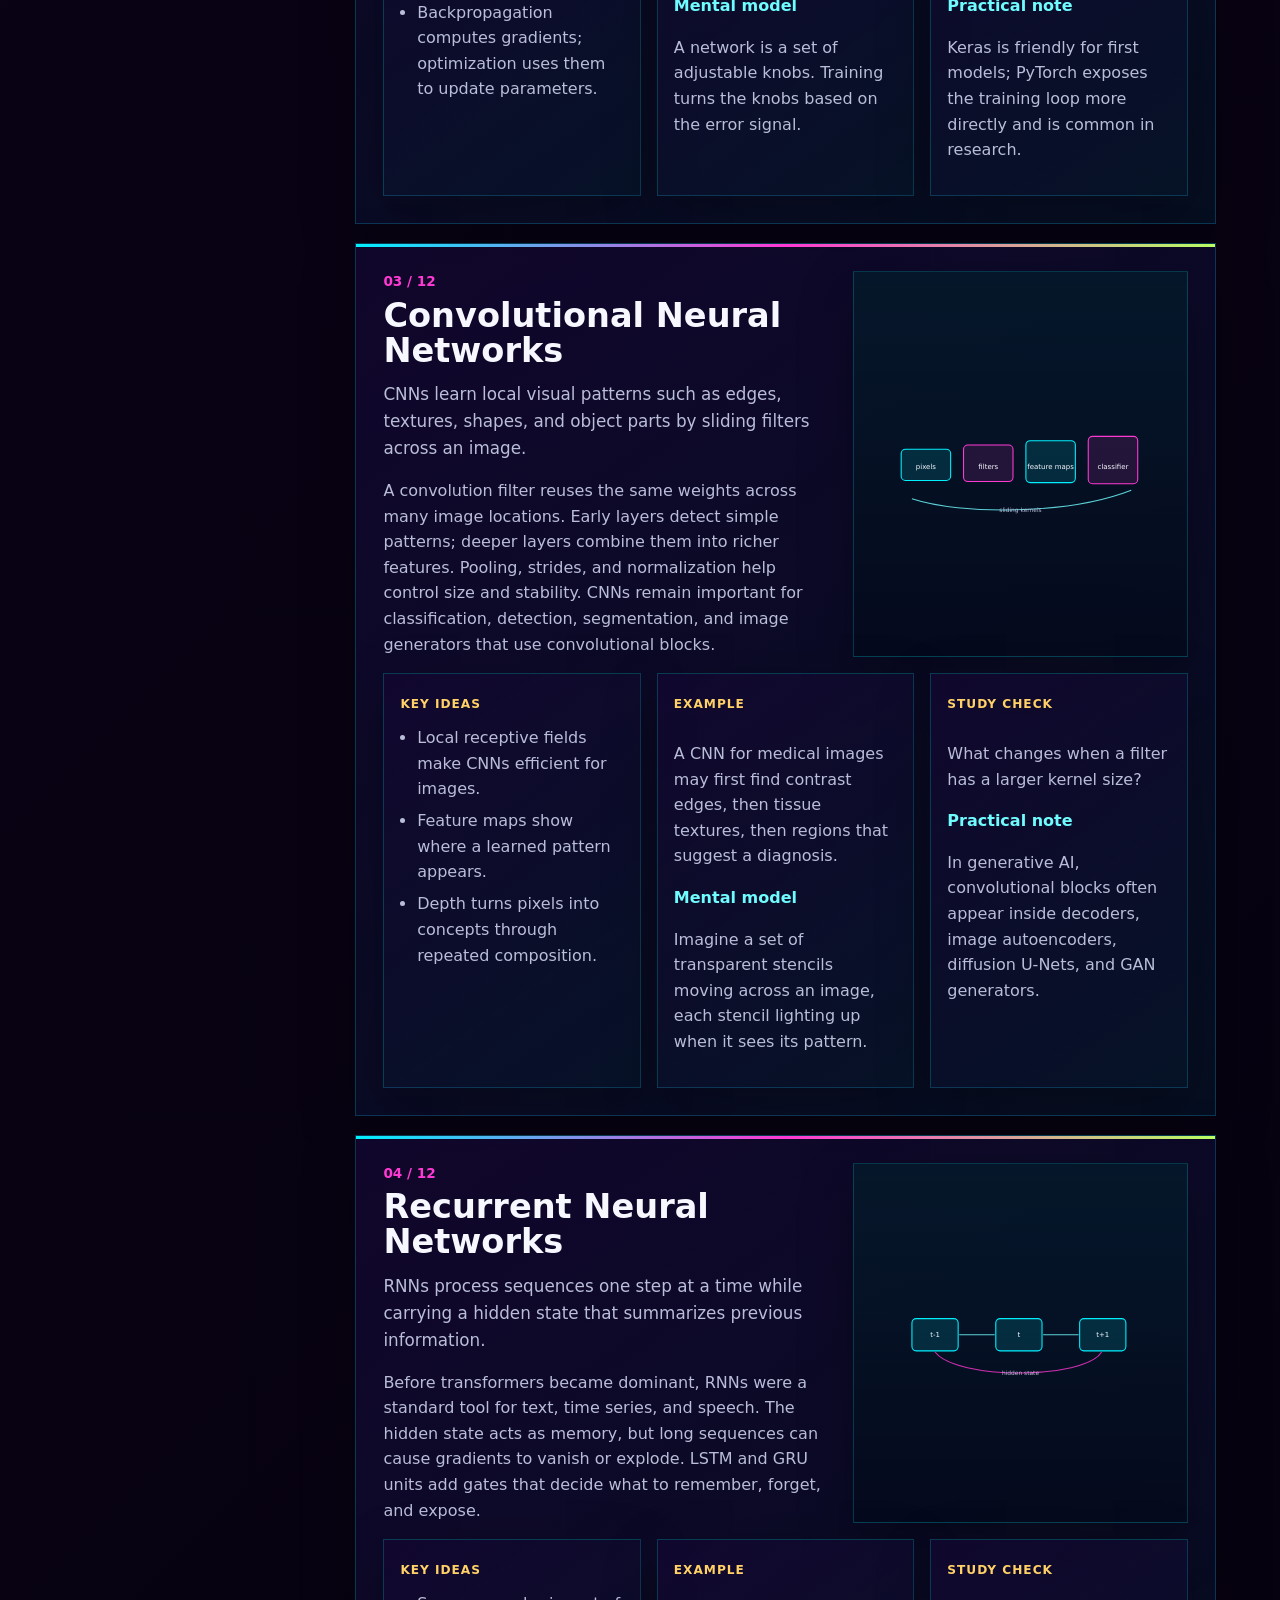
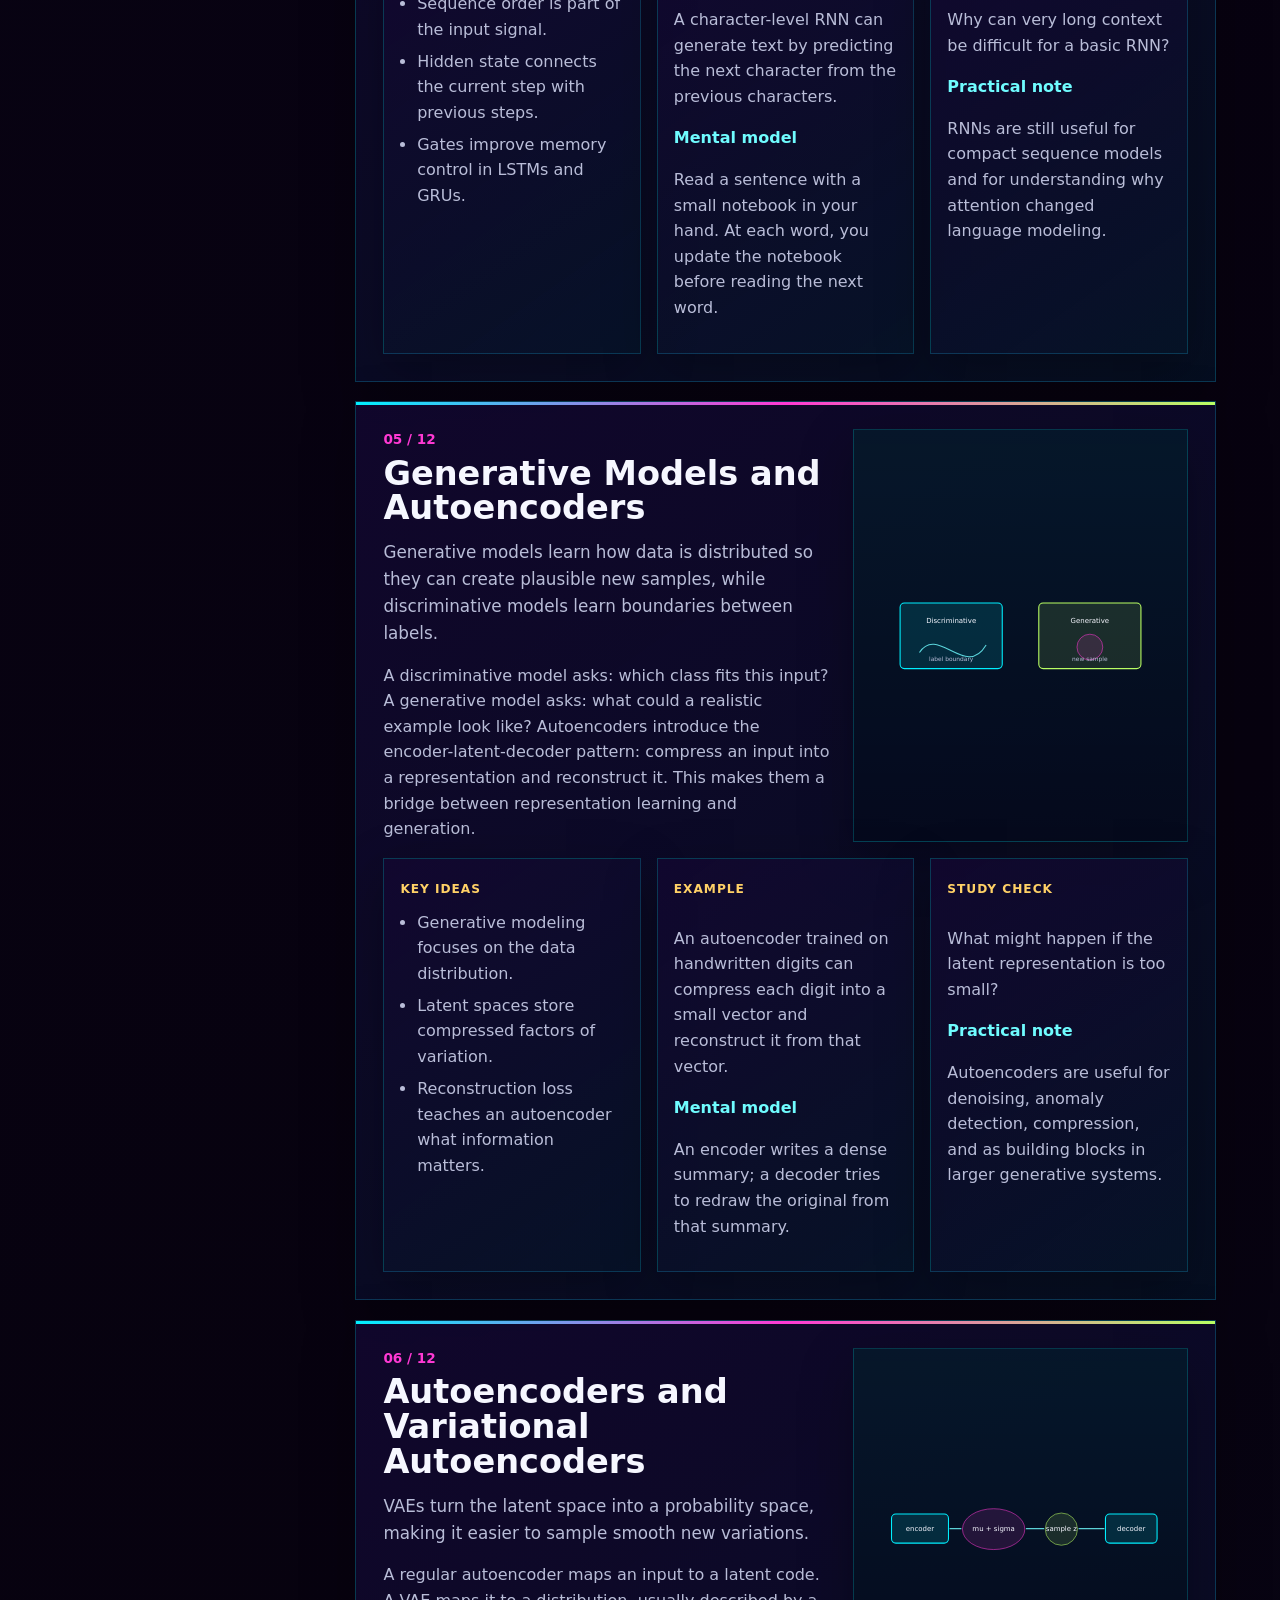
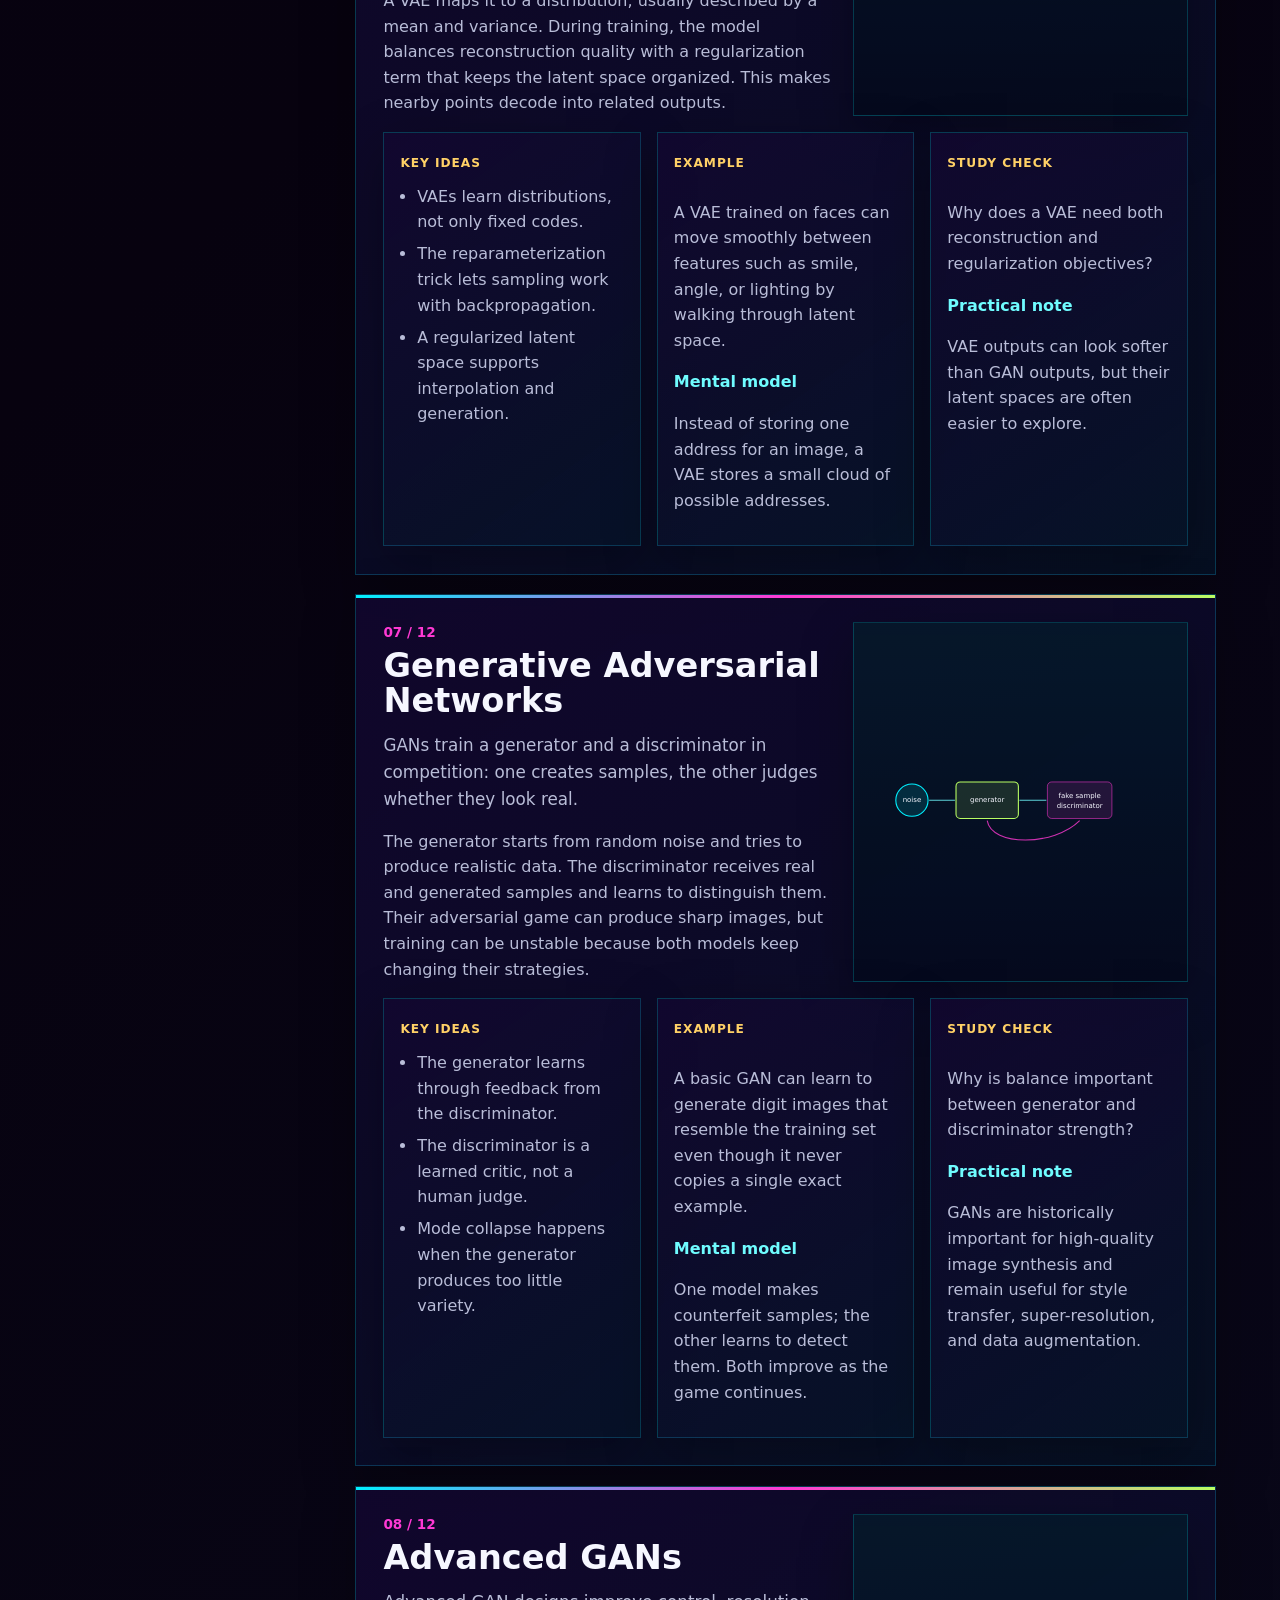
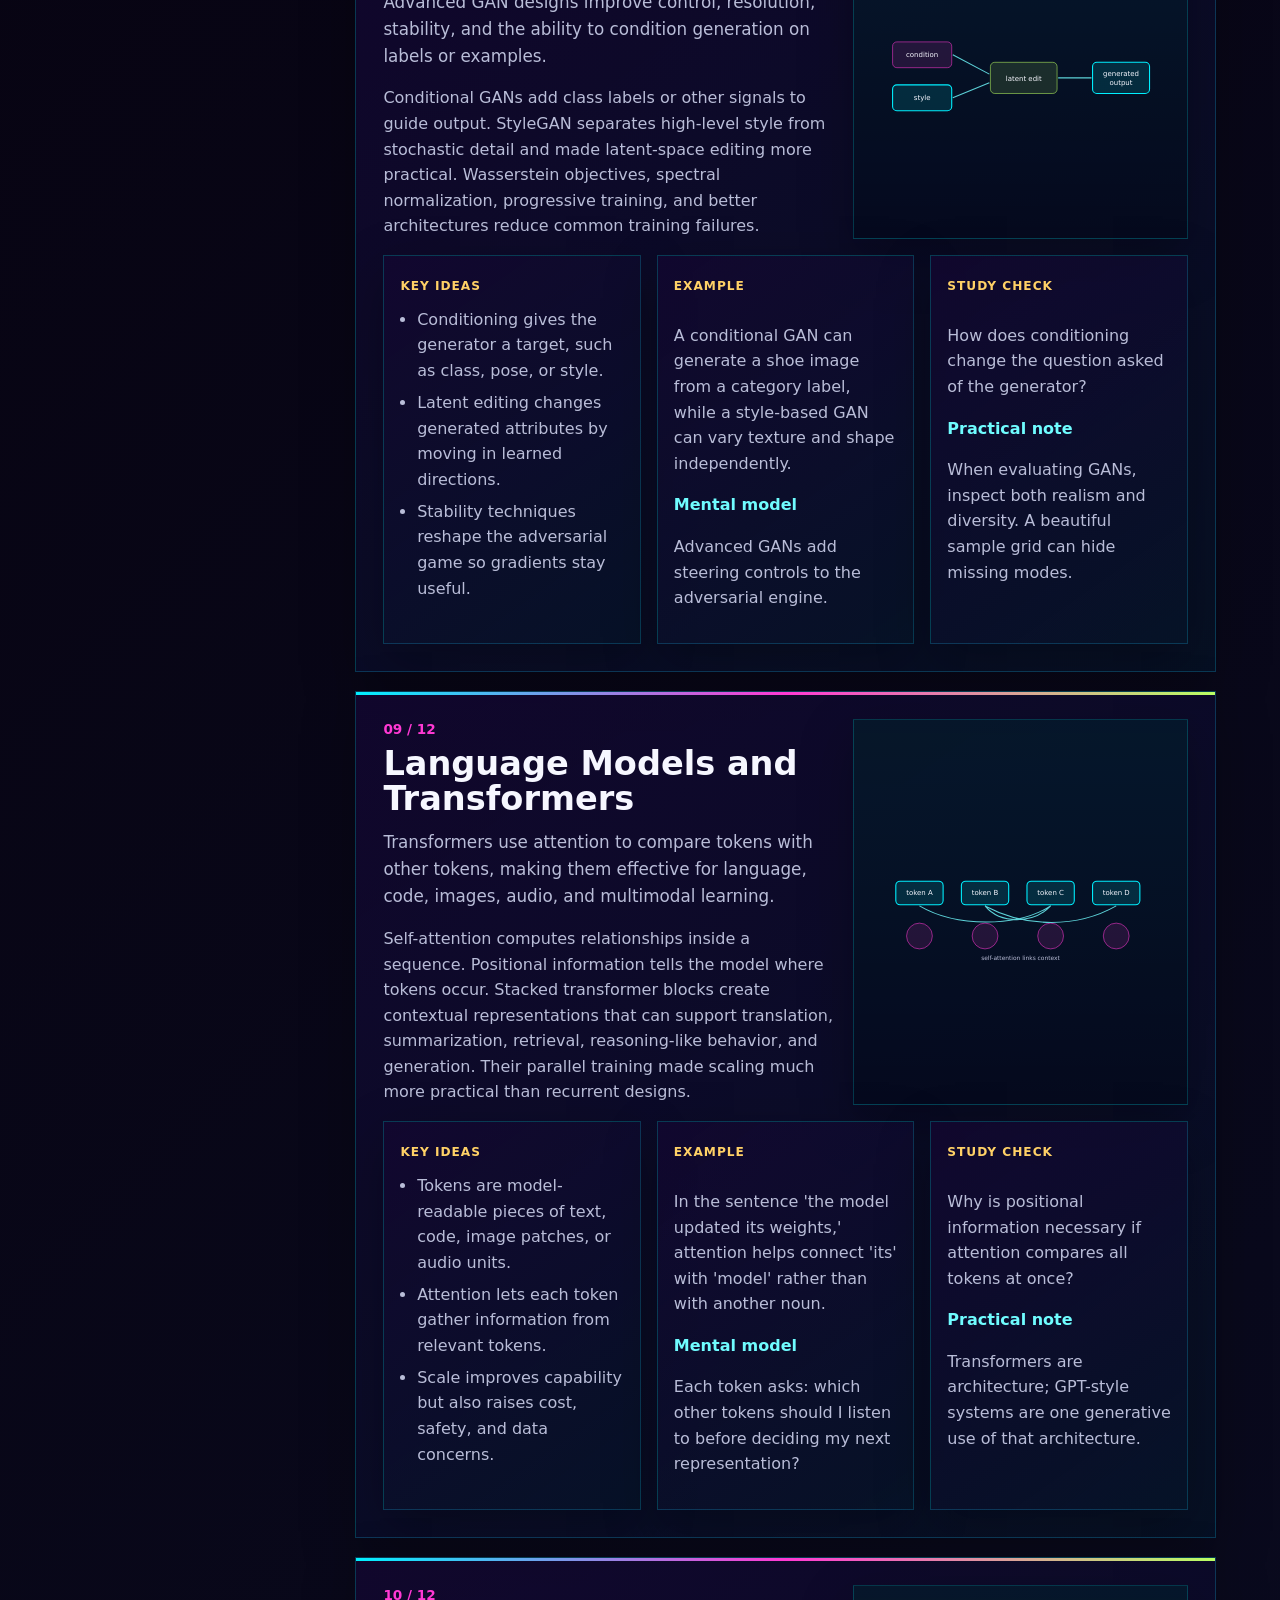
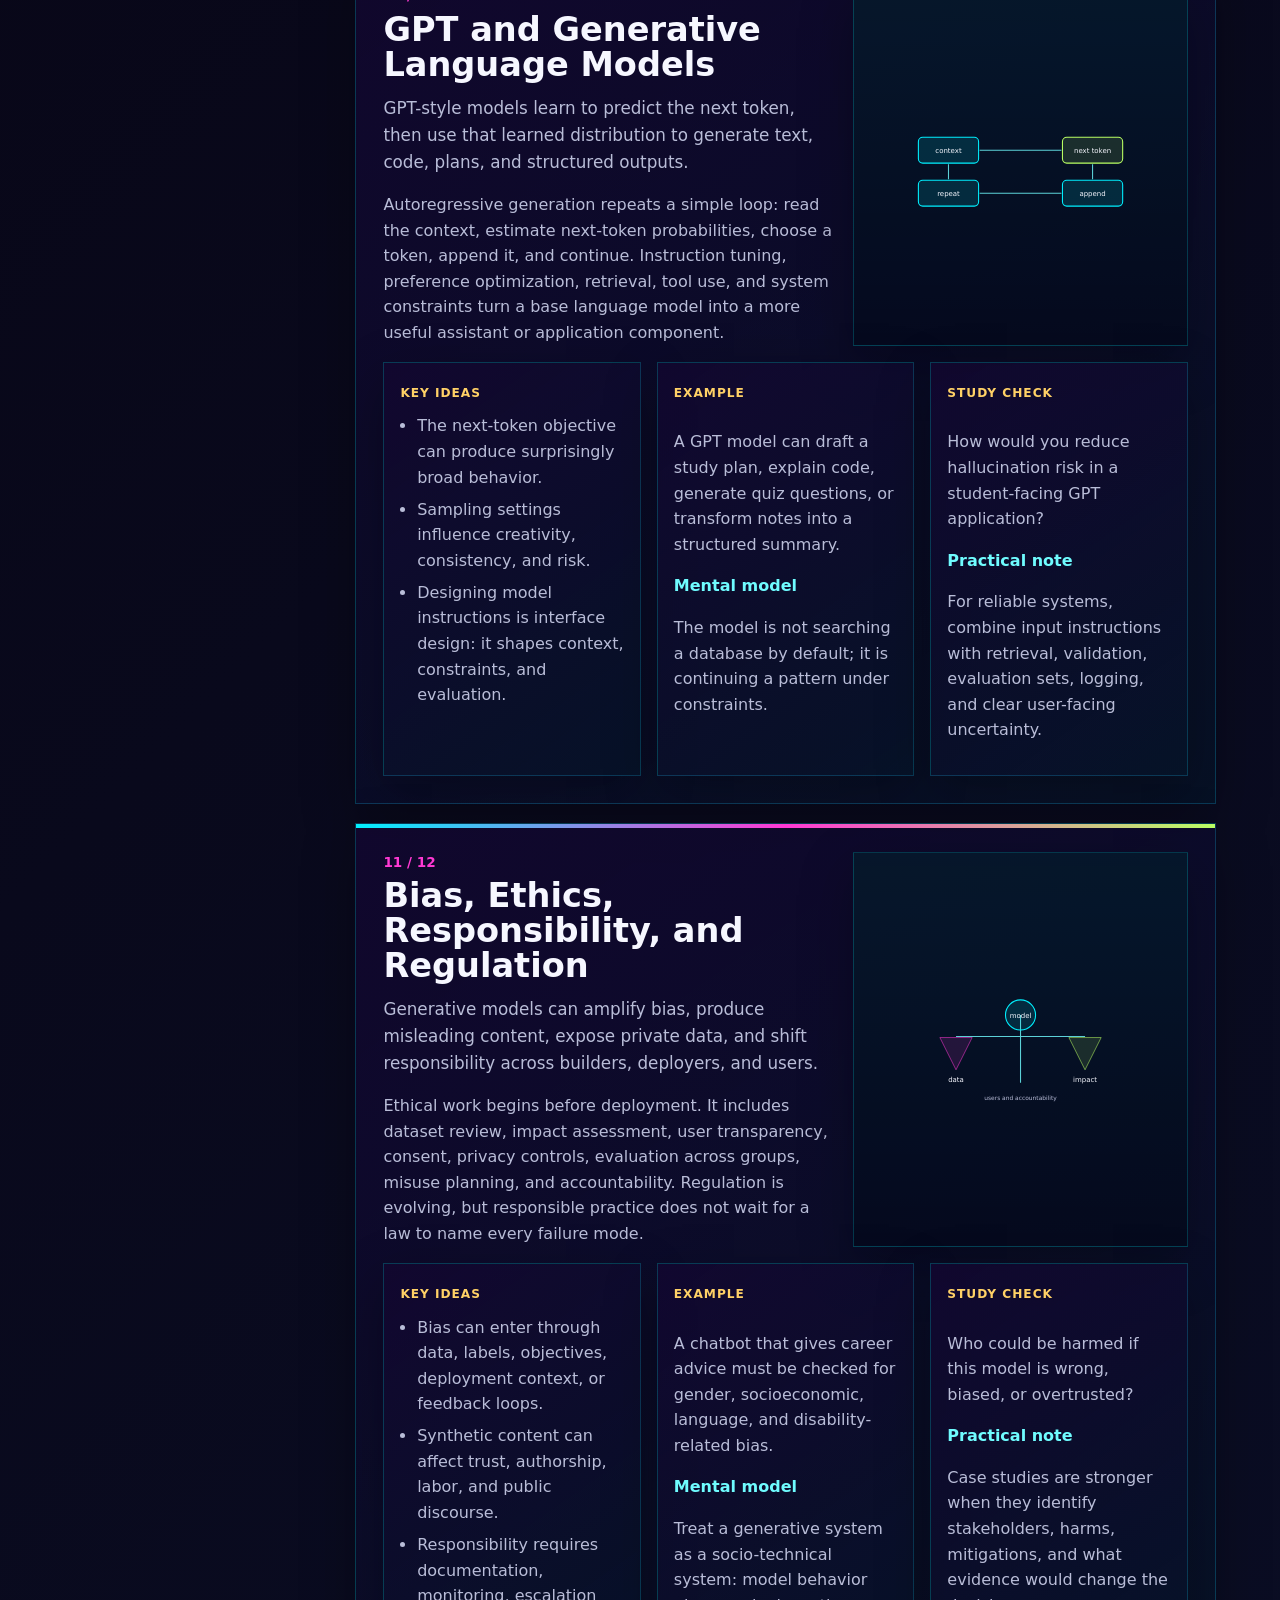
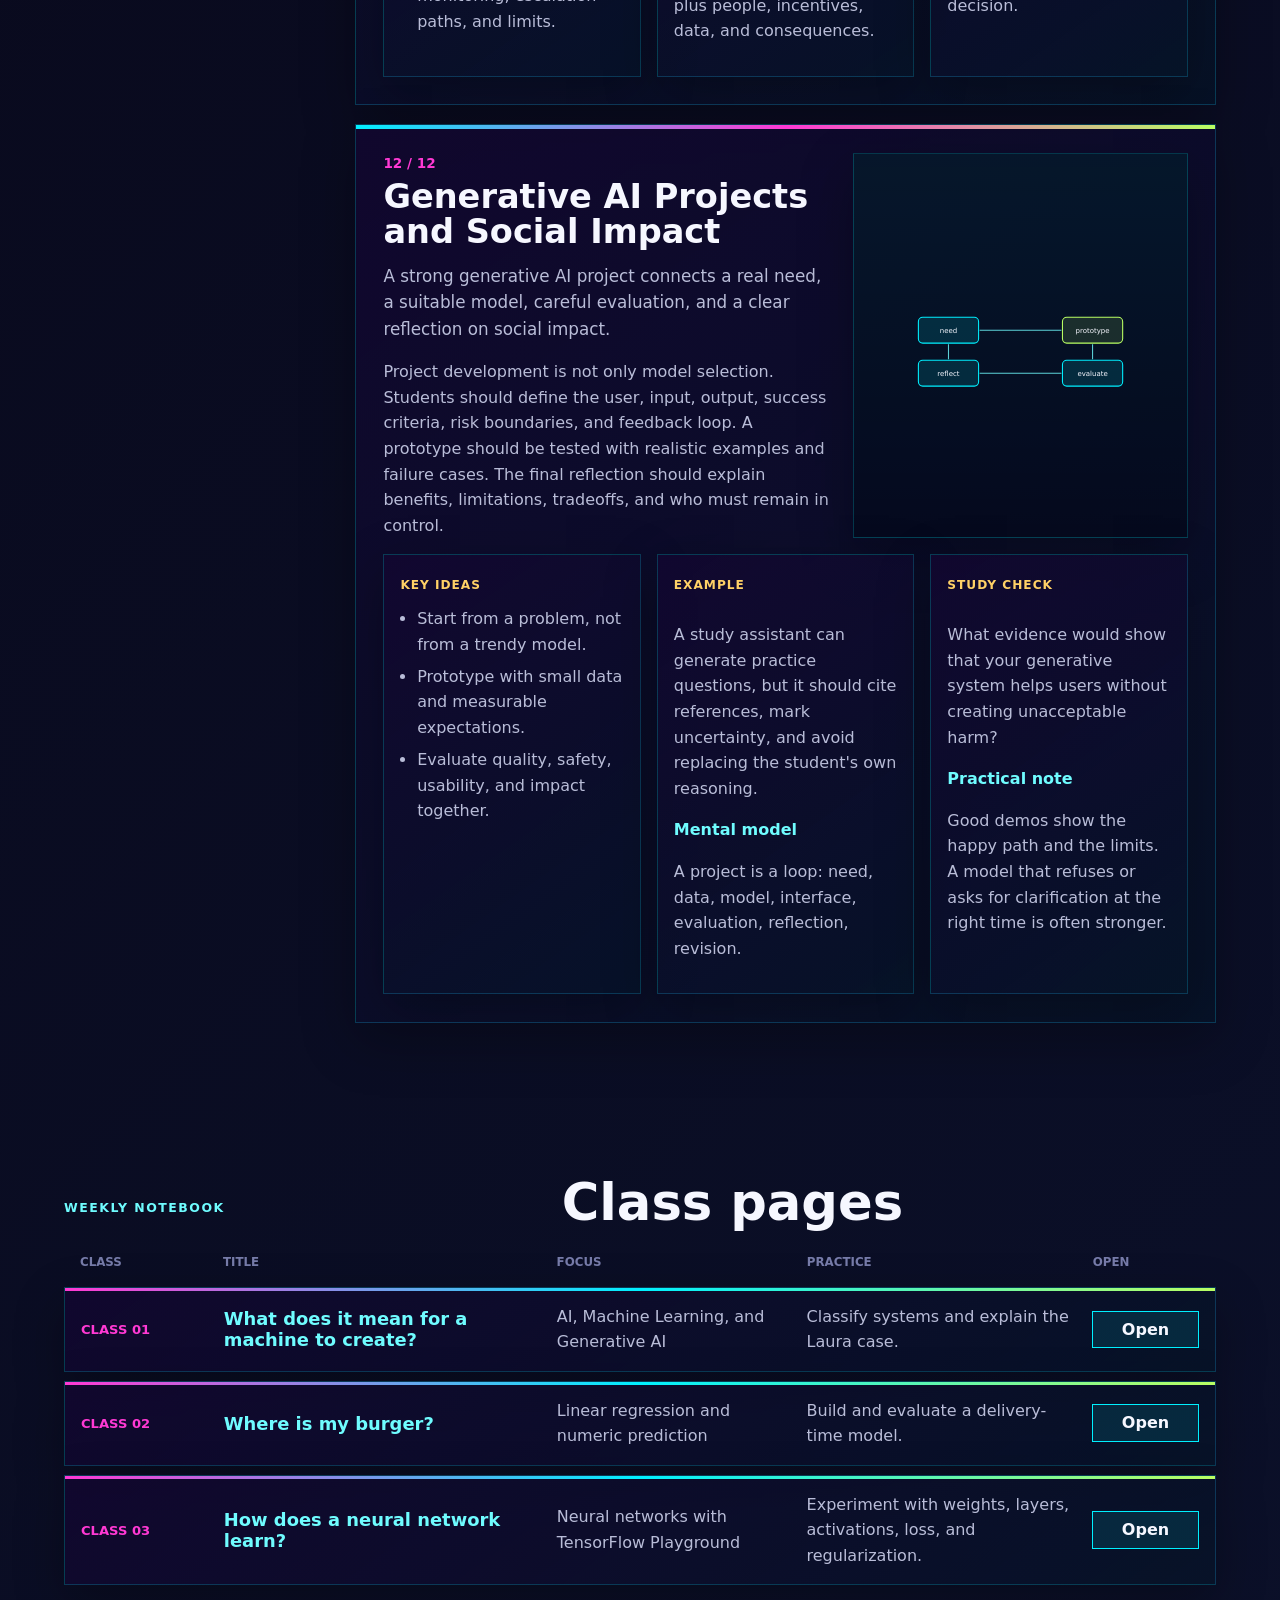
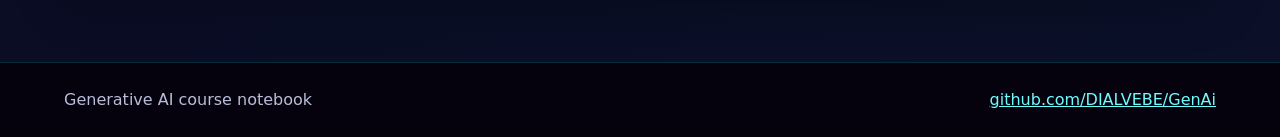
==== commit efe06c58: "Add class 03 neural networks page" ====
--- a/index.html
+++ b/index.html
@@ -9,7 +9,7 @@
     />
     <title>Generative AI | Course Notebook</title>
     <link rel="preload" href="assets/genai-hero.png" as="image" />
-    <link rel="stylesheet" href="styles.css?v=20260811-2" />
+    <link rel="stylesheet" href="styles.css?v=20260913-1" />
   </head>
   <body>
     <header class="site-header">
@@ -114,6 +114,13 @@
             <span data-i18n="class02Practice">Build and evaluate a delivery-time model.</span>
             <a class="class-open" href="clases/clase-02/" data-i18n="classOpen02">Open</a>
           </article>
+          <article class="class-toc-row">
+            <span class="class-number" data-i18n="class03Number">Class 03</span>
+            <strong data-i18n="class03Title">How does a neural network learn?</strong>
+            <span data-i18n="class03Focus">Neural networks with TensorFlow Playground</span>
+            <span data-i18n="class03Practice">Experiment with weights, layers, activations, loss, and regularization.</span>
+            <a class="class-open" href="clases/clase-03/" data-i18n="classOpen03">Open</a>
+          </article>
         </div>
       </section>
     </main>
@@ -123,6 +130,6 @@
       <a href="https://github.com/DIALVEBE/GenAi">github.com/DIALVEBE/GenAi</a>
     </footer>
 
-    <script src="script.js?v=20260811-2"></script>
+    <script src="script.js?v=20260913-1"></script>
   </body>
 </html>
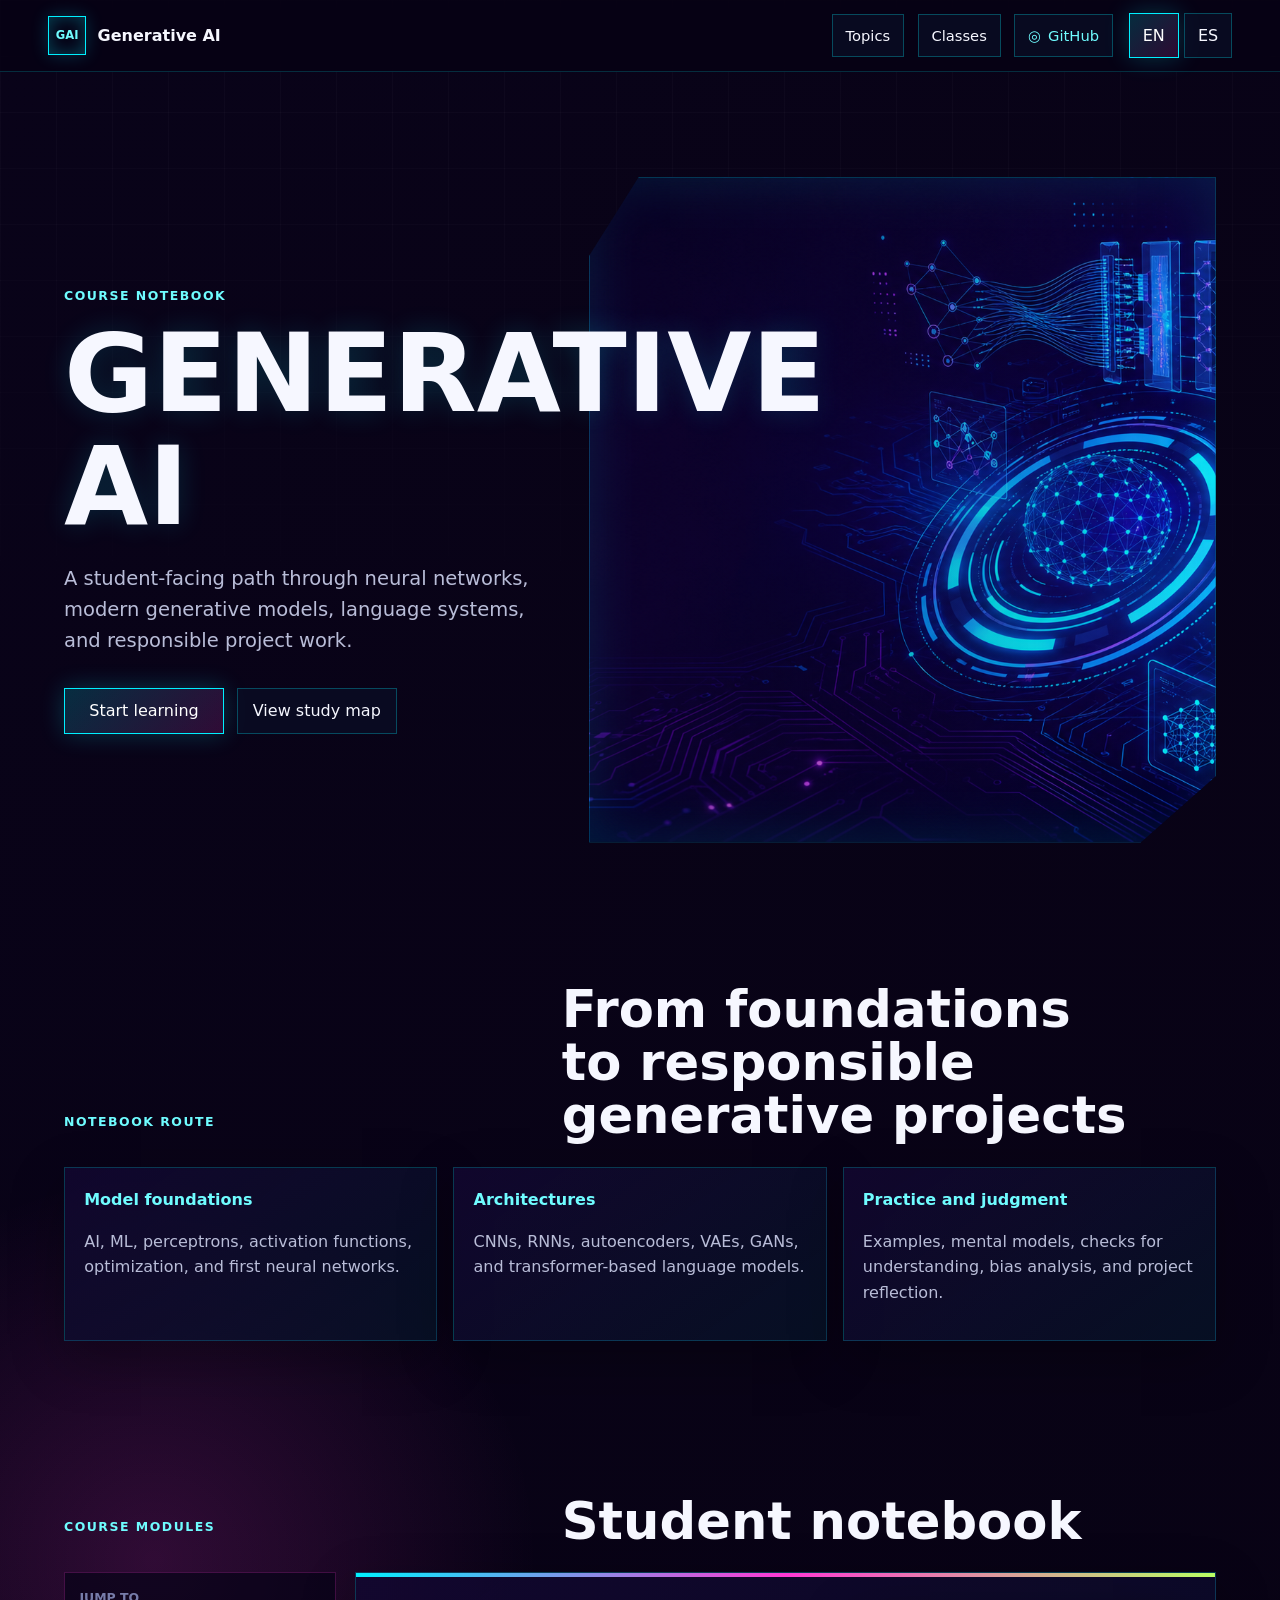
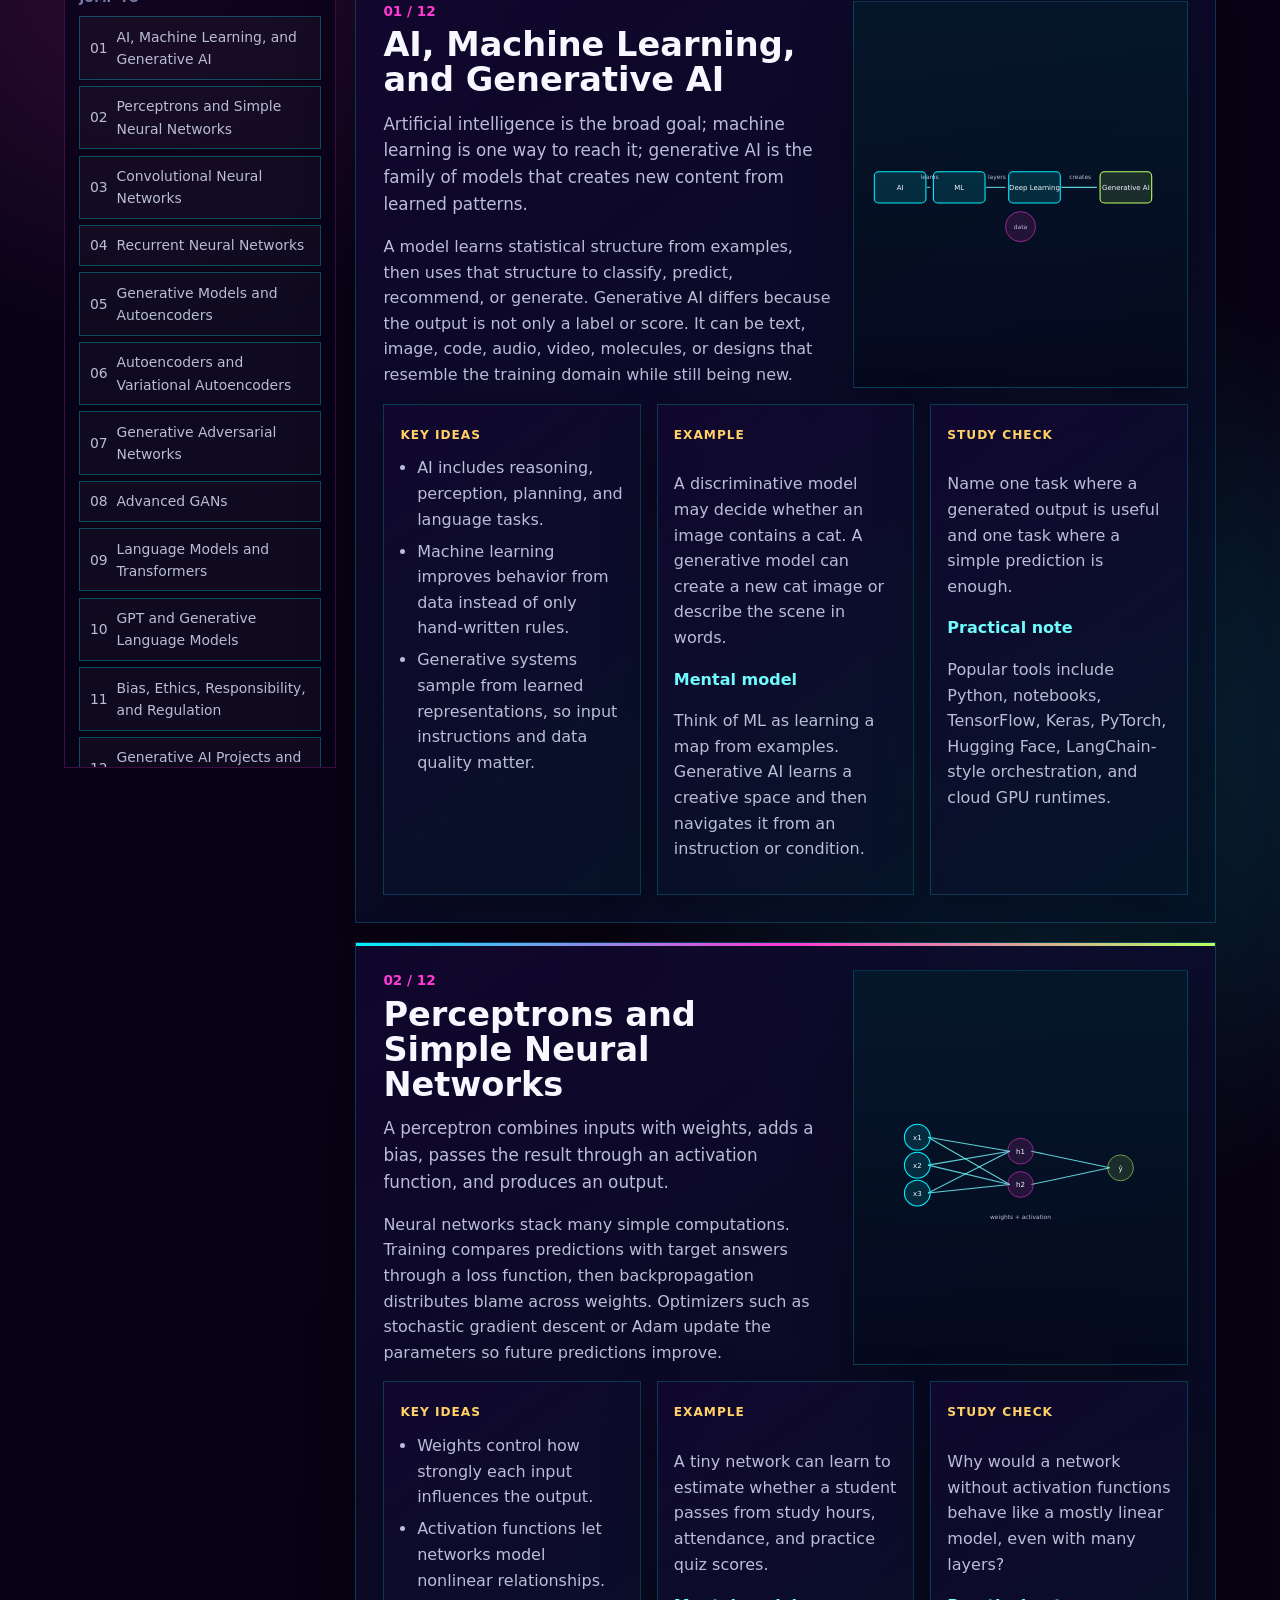
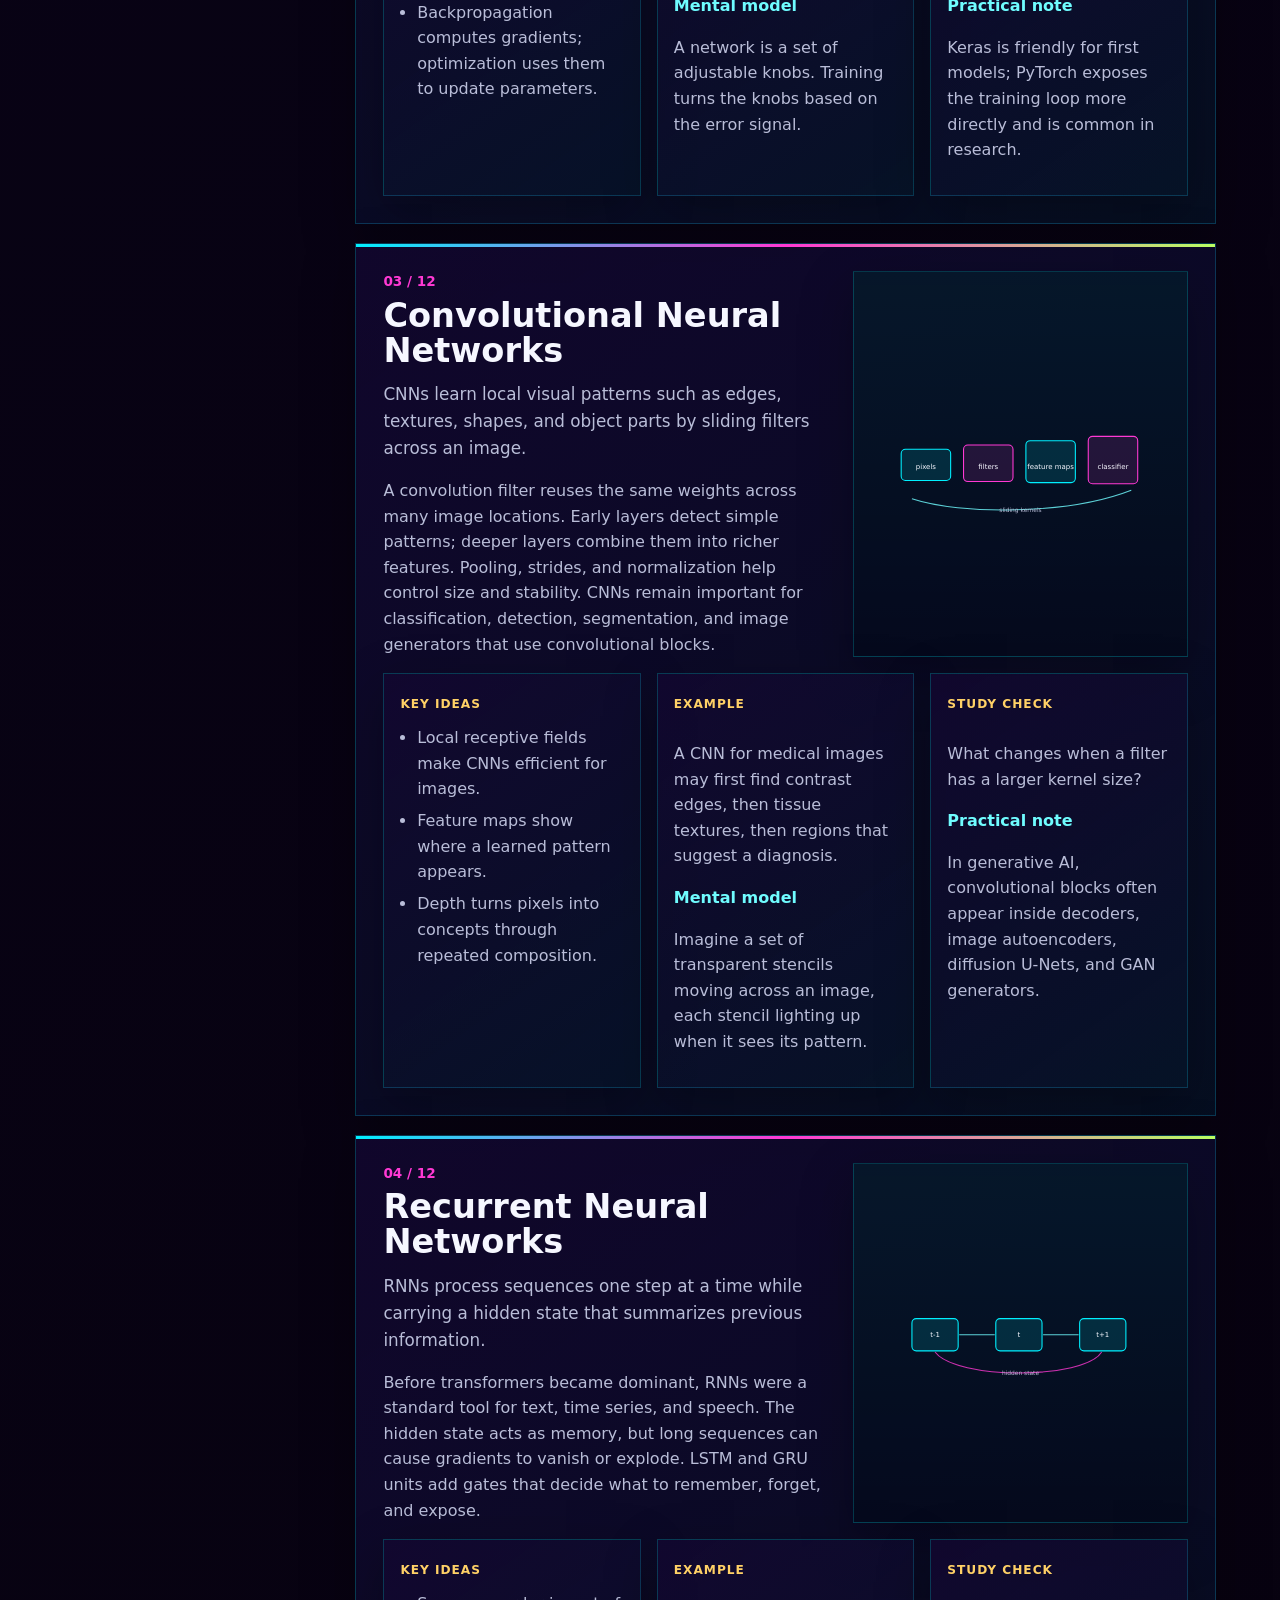
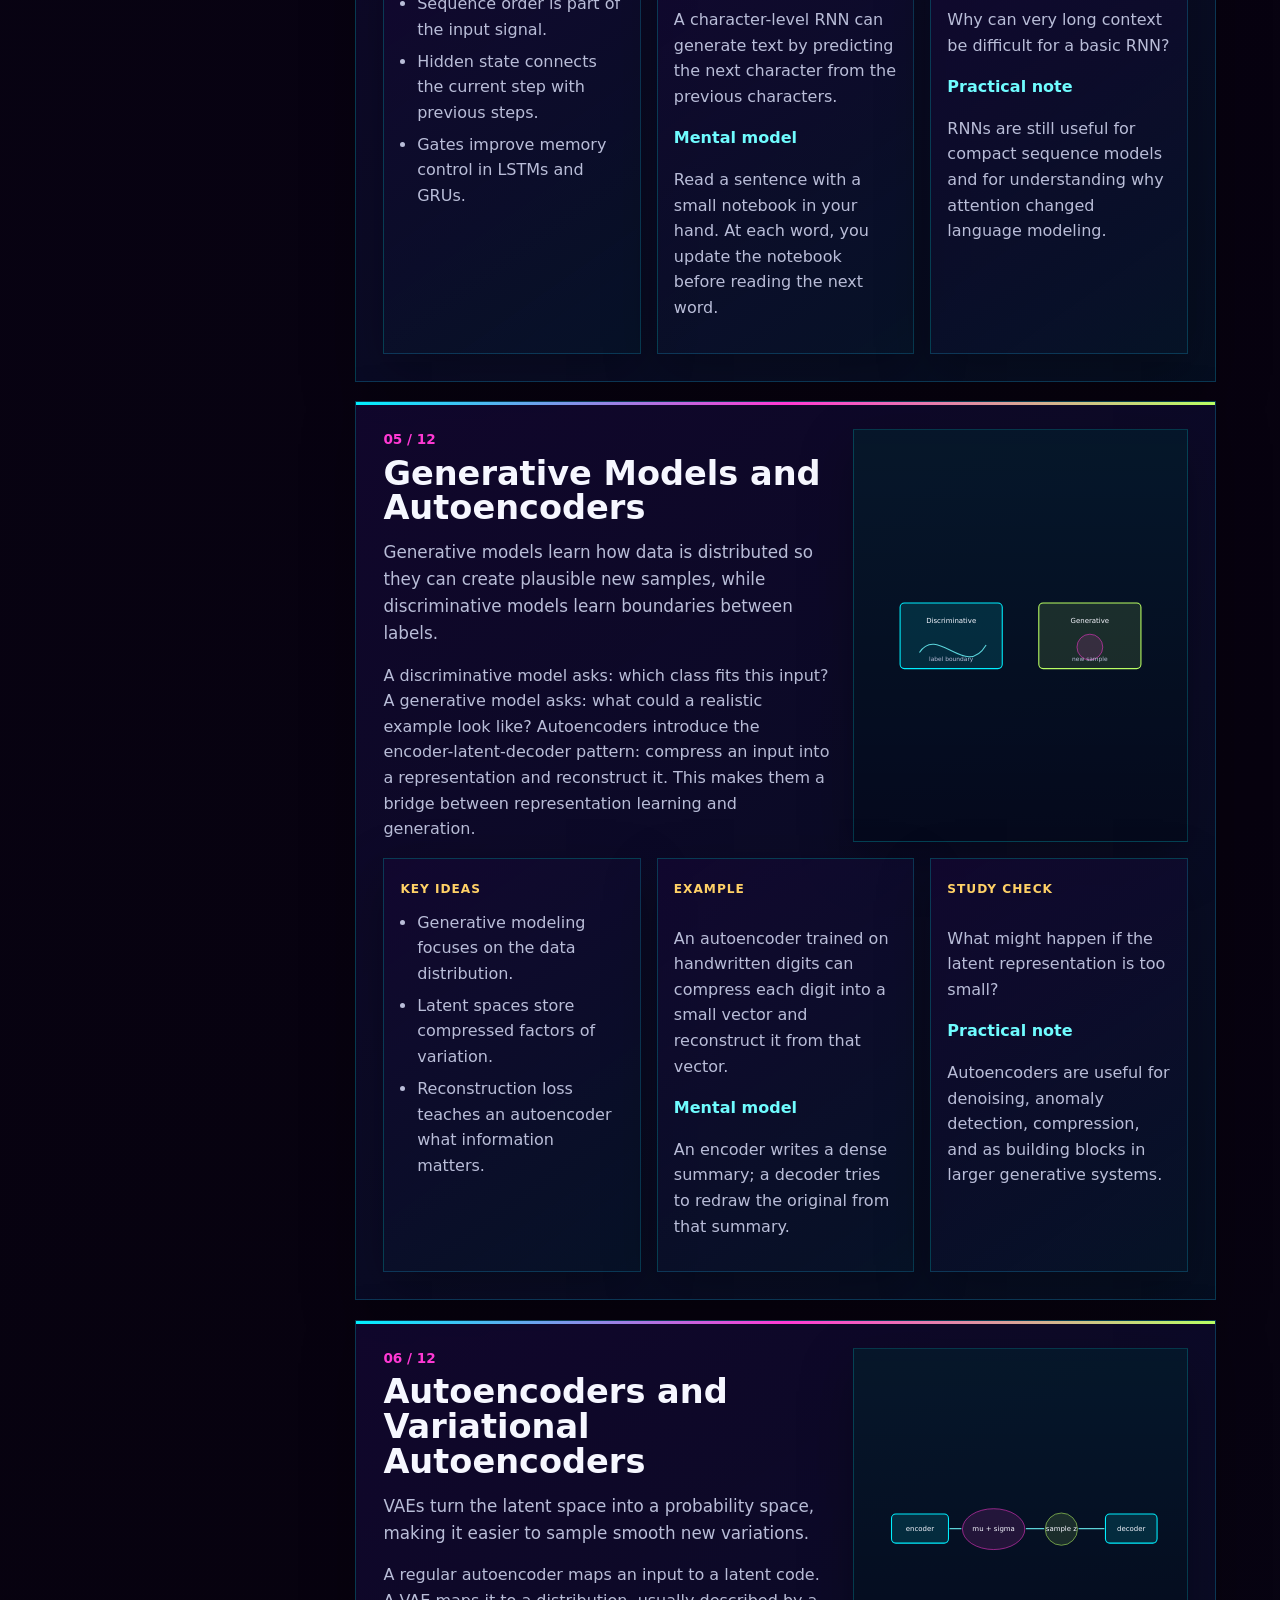
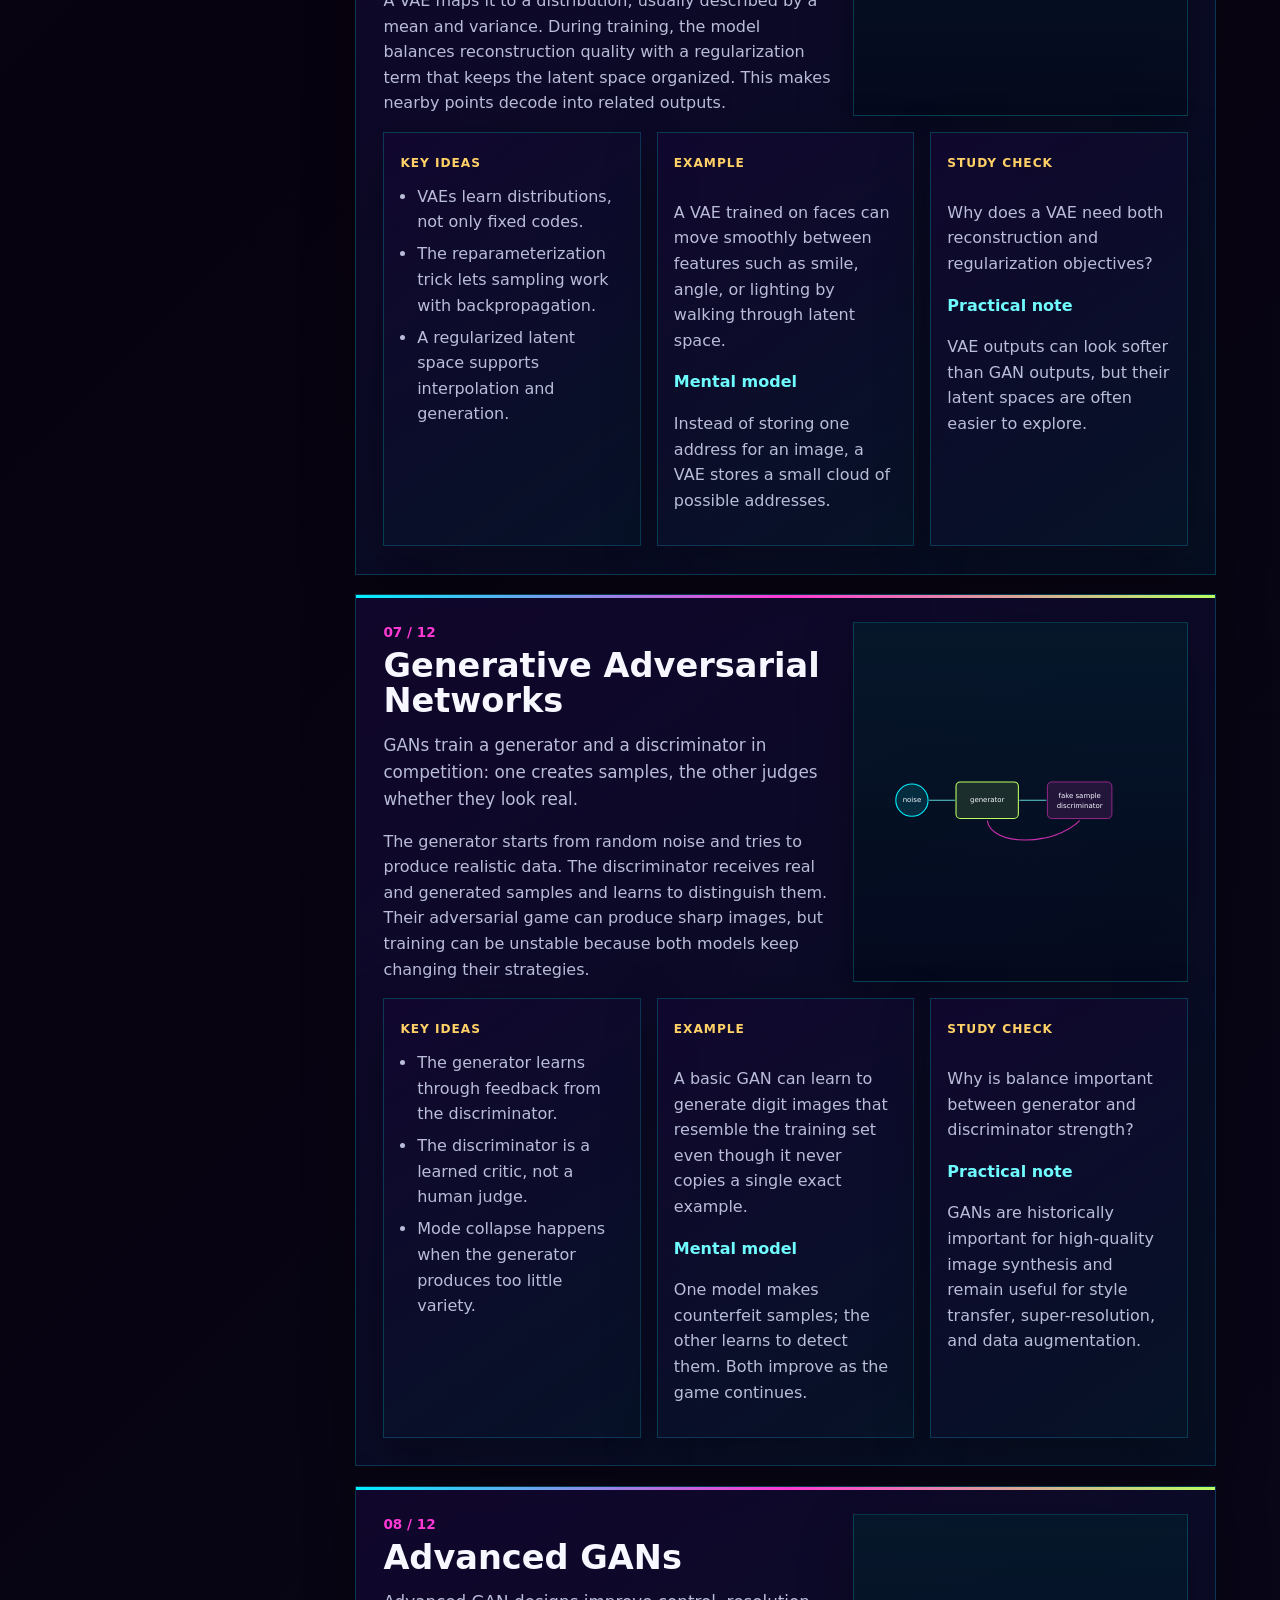
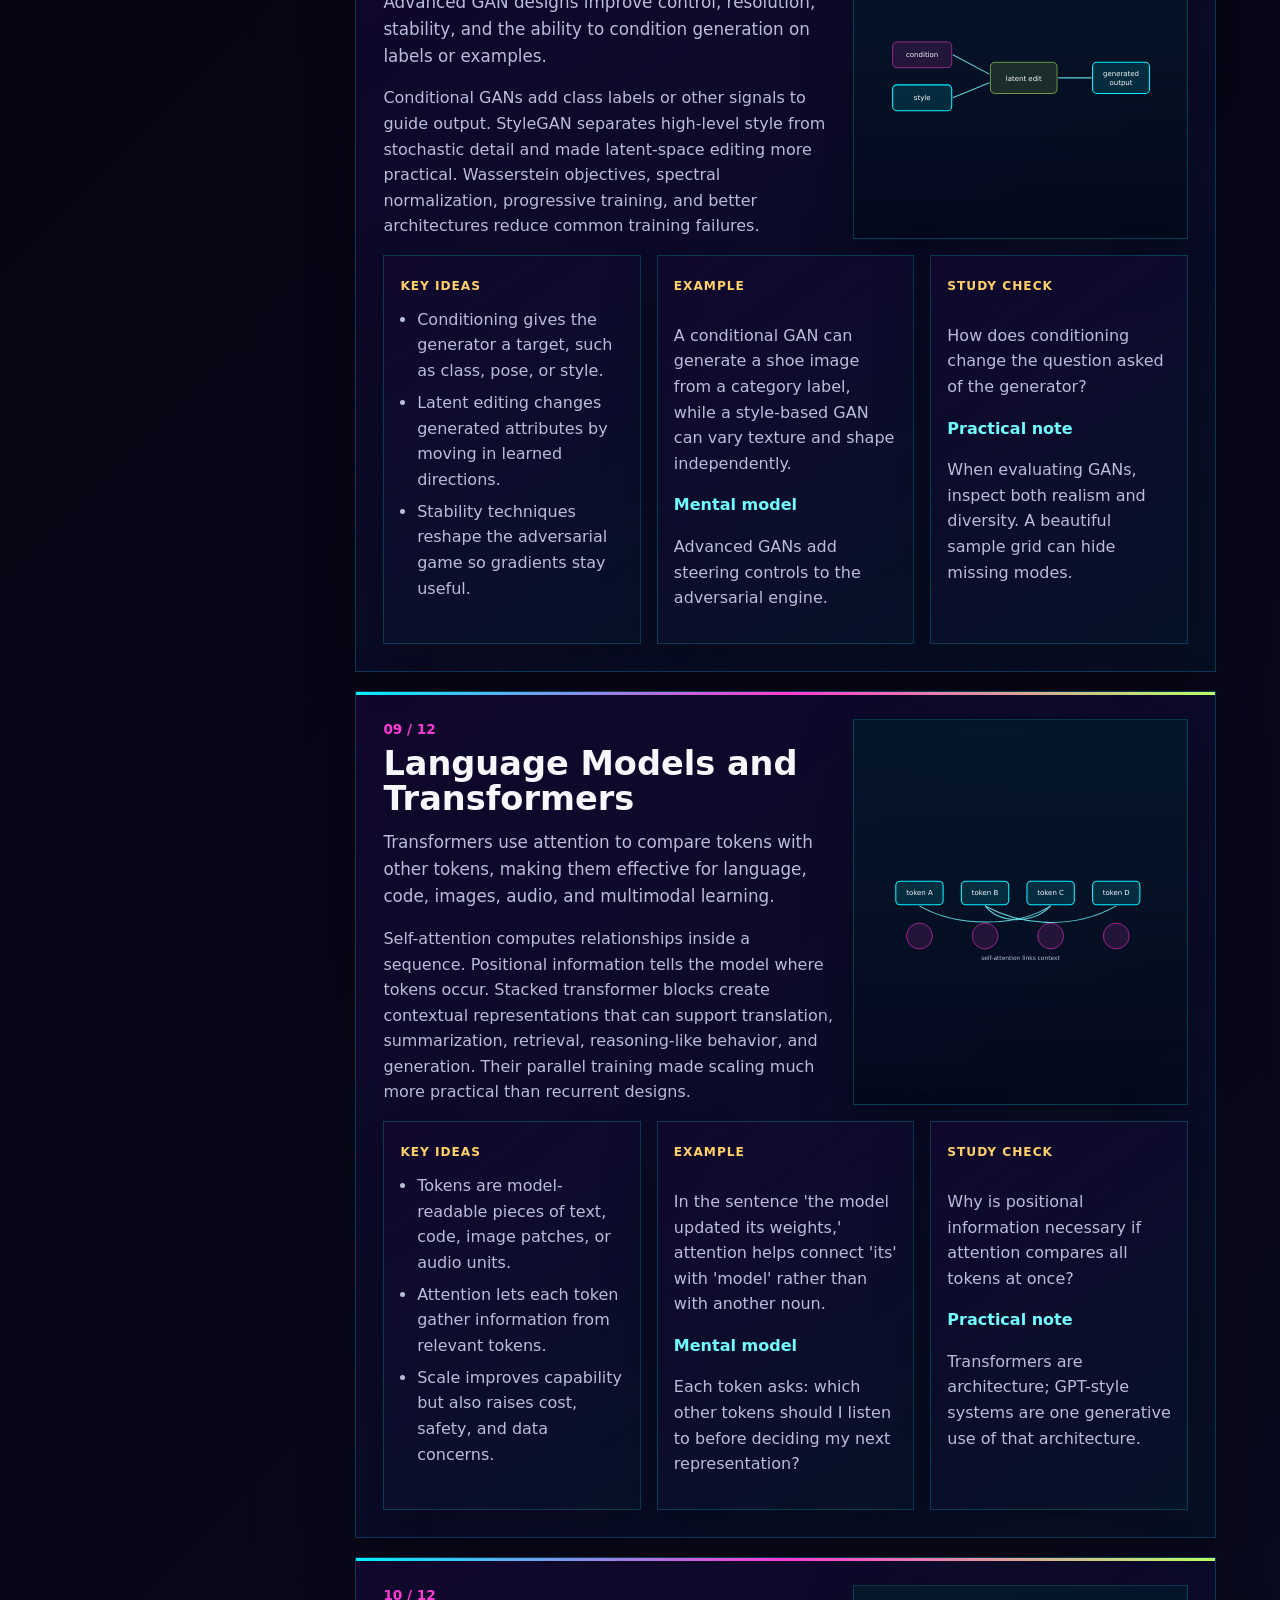
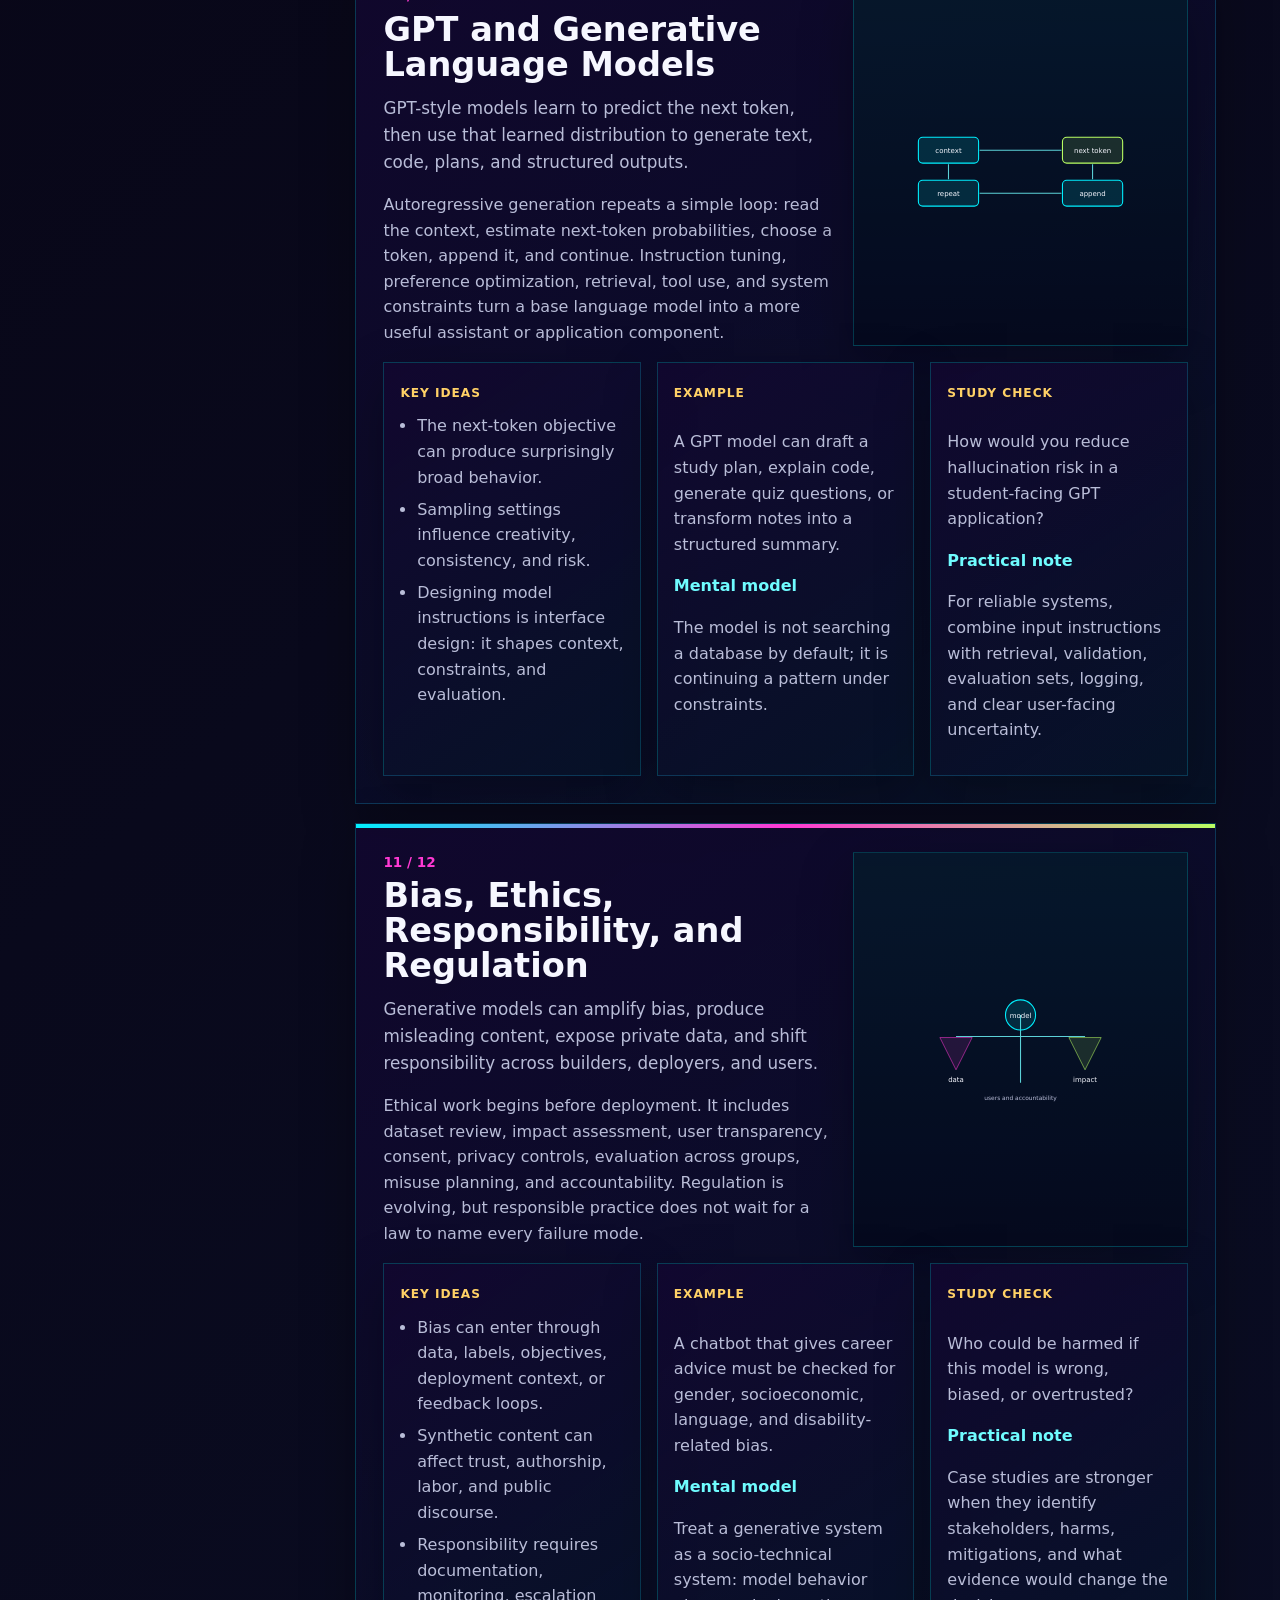
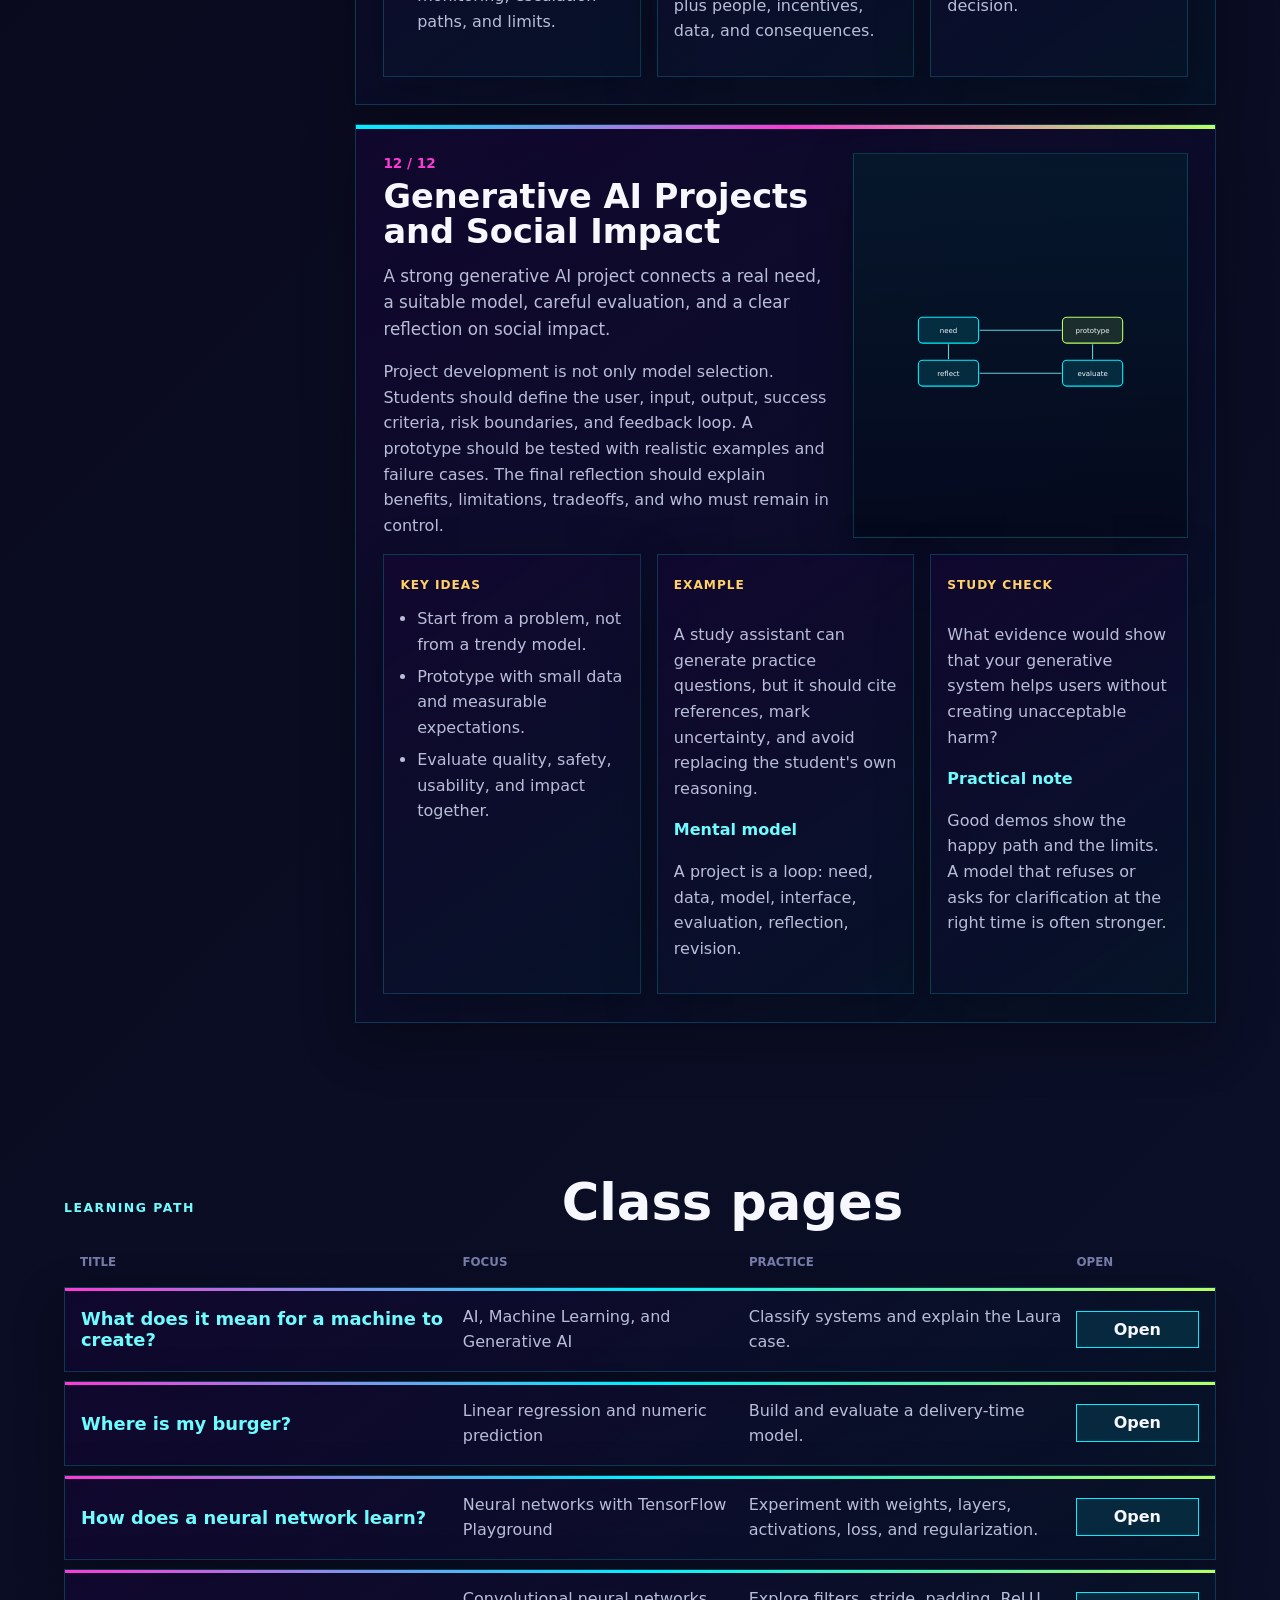
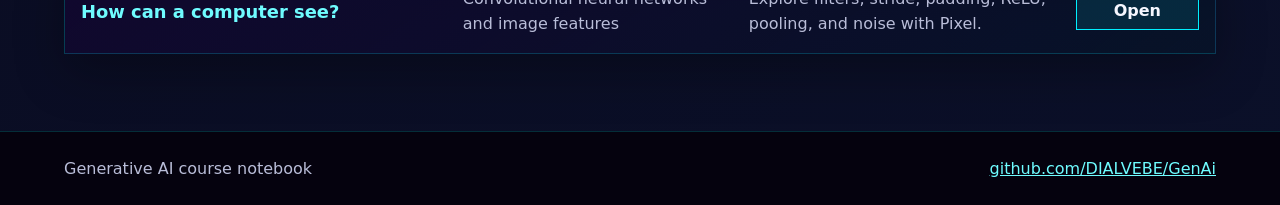
==== commit 2d1c6a01: "Add bilingual CNN learning notebook" ====
--- a/index.html
+++ b/index.html
@@ -9,7 +9,7 @@
     />
     <title>Generative AI | Course Notebook</title>
     <link rel="preload" href="assets/genai-hero.png" as="image" />
-    <link rel="stylesheet" href="styles.css?v=20260913-1" />
+    <link rel="stylesheet" href="styles.css?v=20261025-2" />
   </head>
   <body>
     <header class="site-header">
@@ -89,37 +89,39 @@
 
       <section class="classes-shell" id="classes" aria-labelledby="classes-title">
         <div class="section-heading">
-          <p class="eyebrow" data-i18n="classesLabel">Weekly notebook</p>
+          <p class="eyebrow" data-i18n="classesLabel">Learning path</p>
           <h2 id="classes-title" data-i18n="classesTitle">Class pages</h2>
         </div>
         <div class="class-toc" aria-label="Class table of contents">
           <div class="class-toc-head">
-            <span data-i18n="classTocNumber">Class</span>
             <span data-i18n="classTocTitle">Title</span>
             <span data-i18n="classTocFocus">Focus</span>
             <span data-i18n="classTocPractice">Practice</span>
             <span data-i18n="classTocOpen">Open</span>
           </div>
           <article class="class-toc-row">
-            <span class="class-number" data-i18n="class01Number">Class 01</span>
             <strong data-i18n="class01Title">What does it mean for a machine to create?</strong>
             <span data-i18n="class01Focus">AI, Machine Learning, and Generative AI</span>
             <span data-i18n="class01Practice">Classify systems and explain the Laura case.</span>
             <a class="class-open" href="clases/clase-01/" data-i18n="classOpen01">Open</a>
           </article>
           <article class="class-toc-row">
-            <span class="class-number" data-i18n="class02Number">Class 02</span>
             <strong data-i18n="class02Title">Where is my burger?</strong>
             <span data-i18n="class02Focus">Linear regression and numeric prediction</span>
             <span data-i18n="class02Practice">Build and evaluate a delivery-time model.</span>
             <a class="class-open" href="clases/clase-02/" data-i18n="classOpen02">Open</a>
           </article>
           <article class="class-toc-row">
-            <span class="class-number" data-i18n="class03Number">Class 03</span>
             <strong data-i18n="class03Title">How does a neural network learn?</strong>
             <span data-i18n="class03Focus">Neural networks with TensorFlow Playground</span>
             <span data-i18n="class03Practice">Experiment with weights, layers, activations, loss, and regularization.</span>
             <a class="class-open" href="clases/clase-03/" data-i18n="classOpen03">Open</a>
+          </article>
+          <article class="class-toc-row">
+            <strong data-i18n="class04Title">How can a computer see?</strong>
+            <span data-i18n="class04Focus">Convolutional neural networks and image features</span>
+            <span data-i18n="class04Practice">Explore filters, stride, padding, ReLU, pooling, and noise with Pixel.</span>
+            <a class="class-open" href="clases/clase-04/" data-i18n="classOpen04">Open</a>
           </article>
         </div>
       </section>
@@ -130,6 +132,6 @@
       <a href="https://github.com/DIALVEBE/GenAi">github.com/DIALVEBE/GenAi</a>
     </footer>
 
-    <script src="script.js?v=20260913-1"></script>
+    <script src="script.js?v=20261025-2"></script>
   </body>
 </html>
--- a/styles.css
+++ b/styles.css
@@ -277,7 +277,7 @@
 .class-toc-head,
 .class-toc-row {
   display: grid;
-  grid-template-columns: minmax(5.8rem, 0.55fr) minmax(12rem, 1.35fr) minmax(11rem, 1fr) minmax(13rem, 1.15fr) minmax(5.2rem, 0.45fr);
+  grid-template-columns: minmax(12rem, 1.35fr) minmax(11rem, 1fr) minmax(13rem, 1.15fr) minmax(5.2rem, 0.45fr);
   gap: 0.75rem;
   align-items: center;
   min-width: 0;
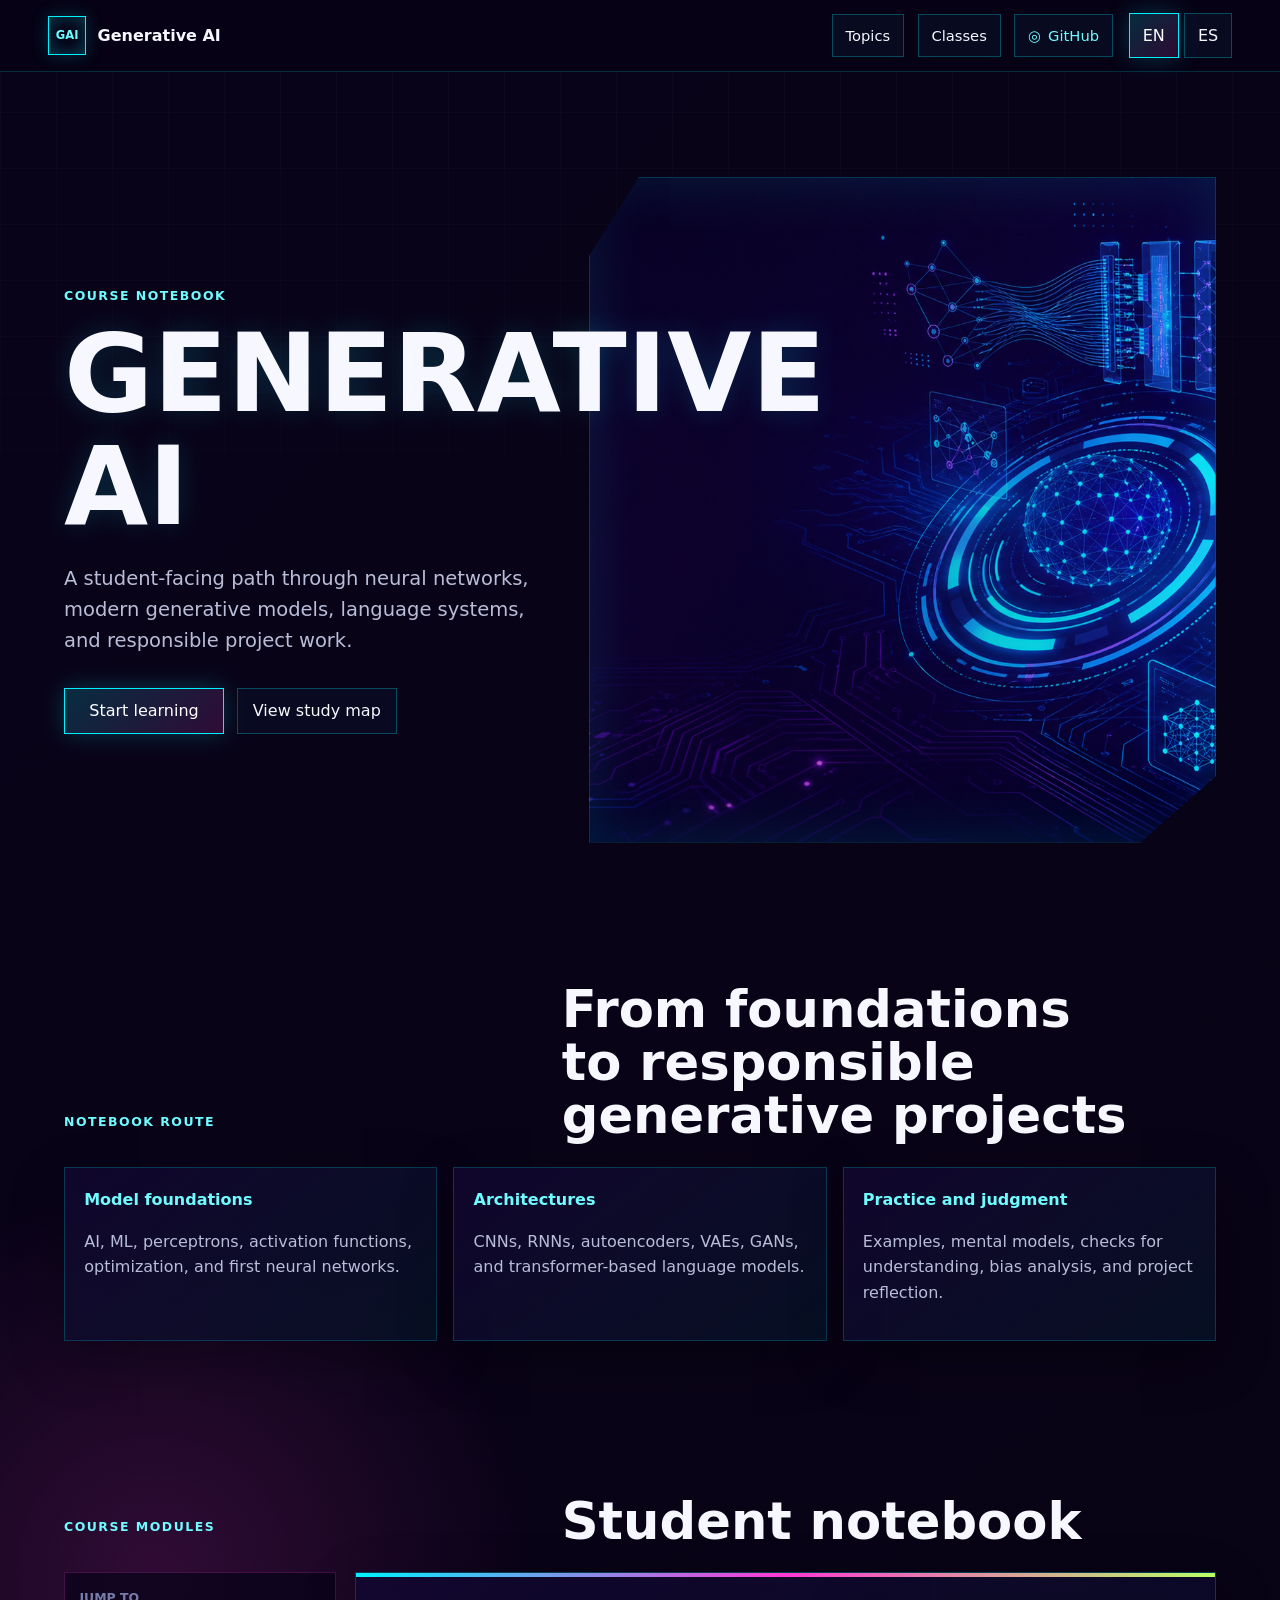
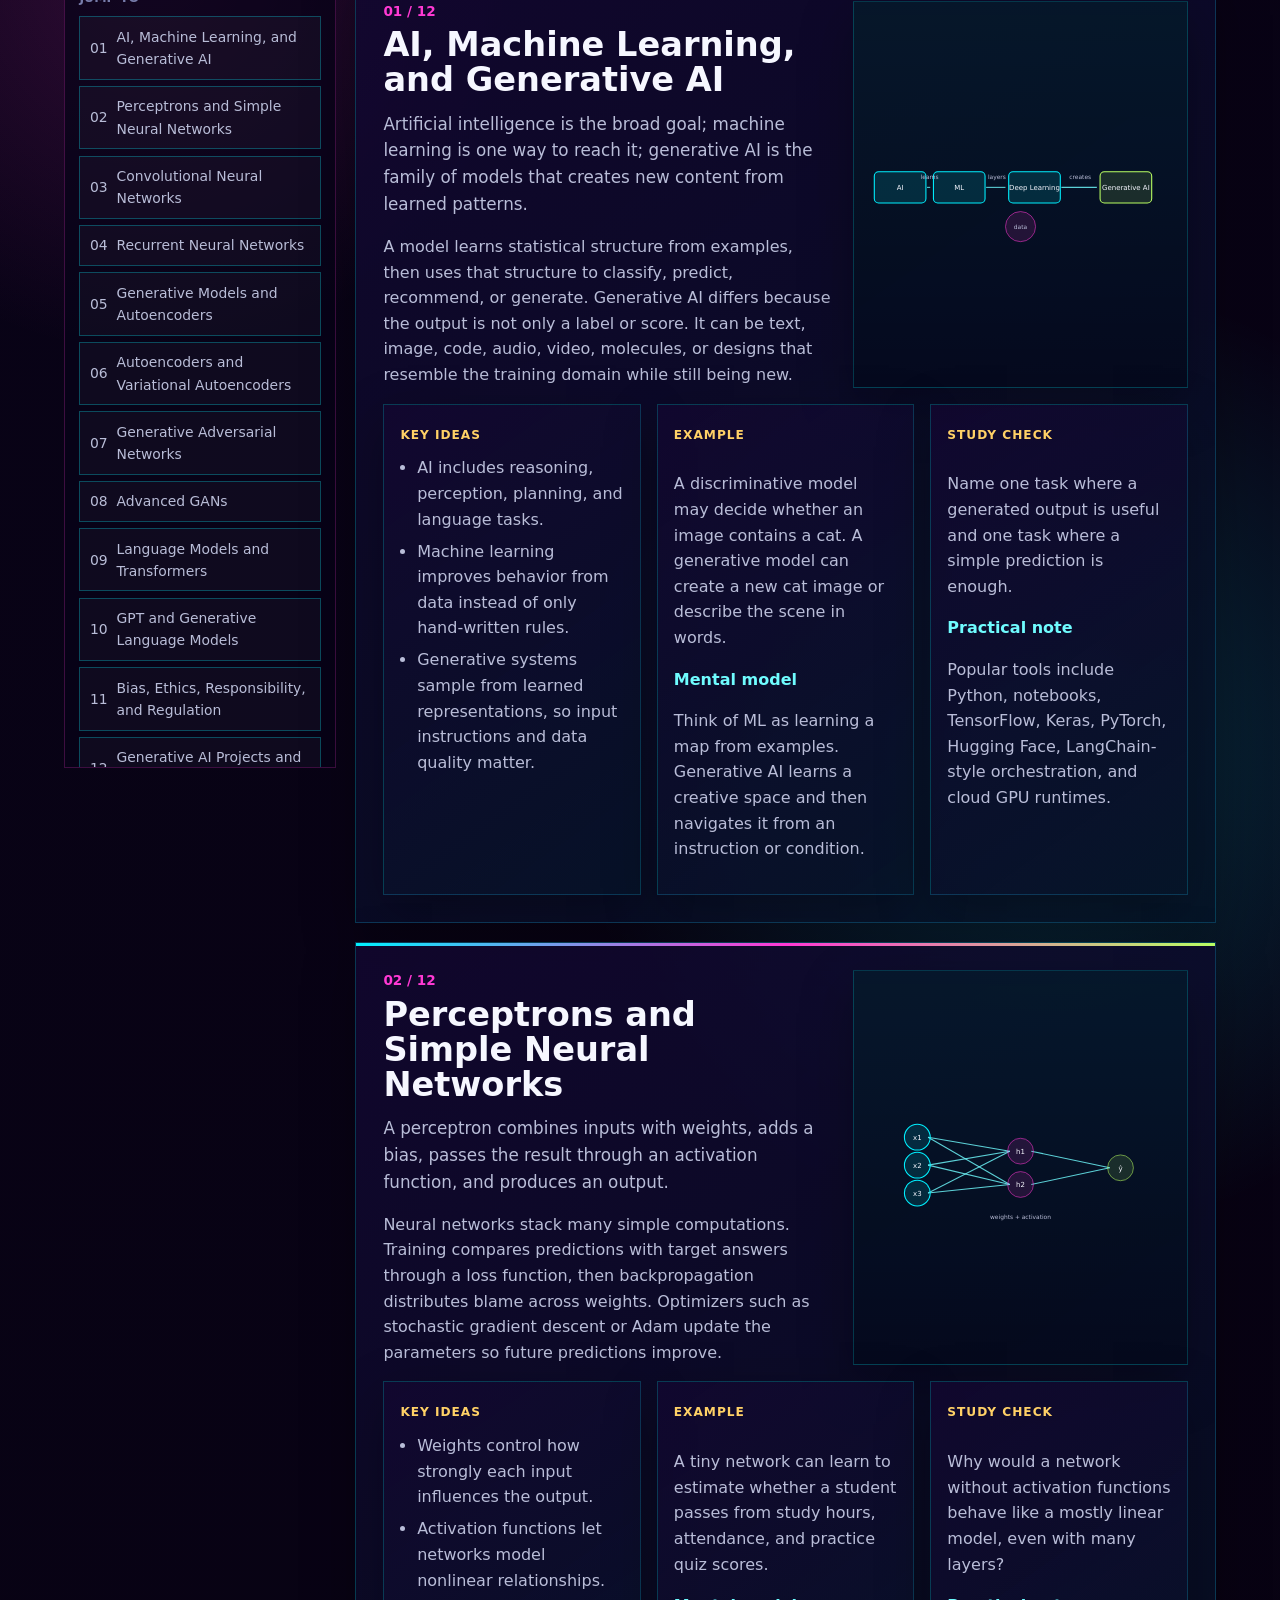
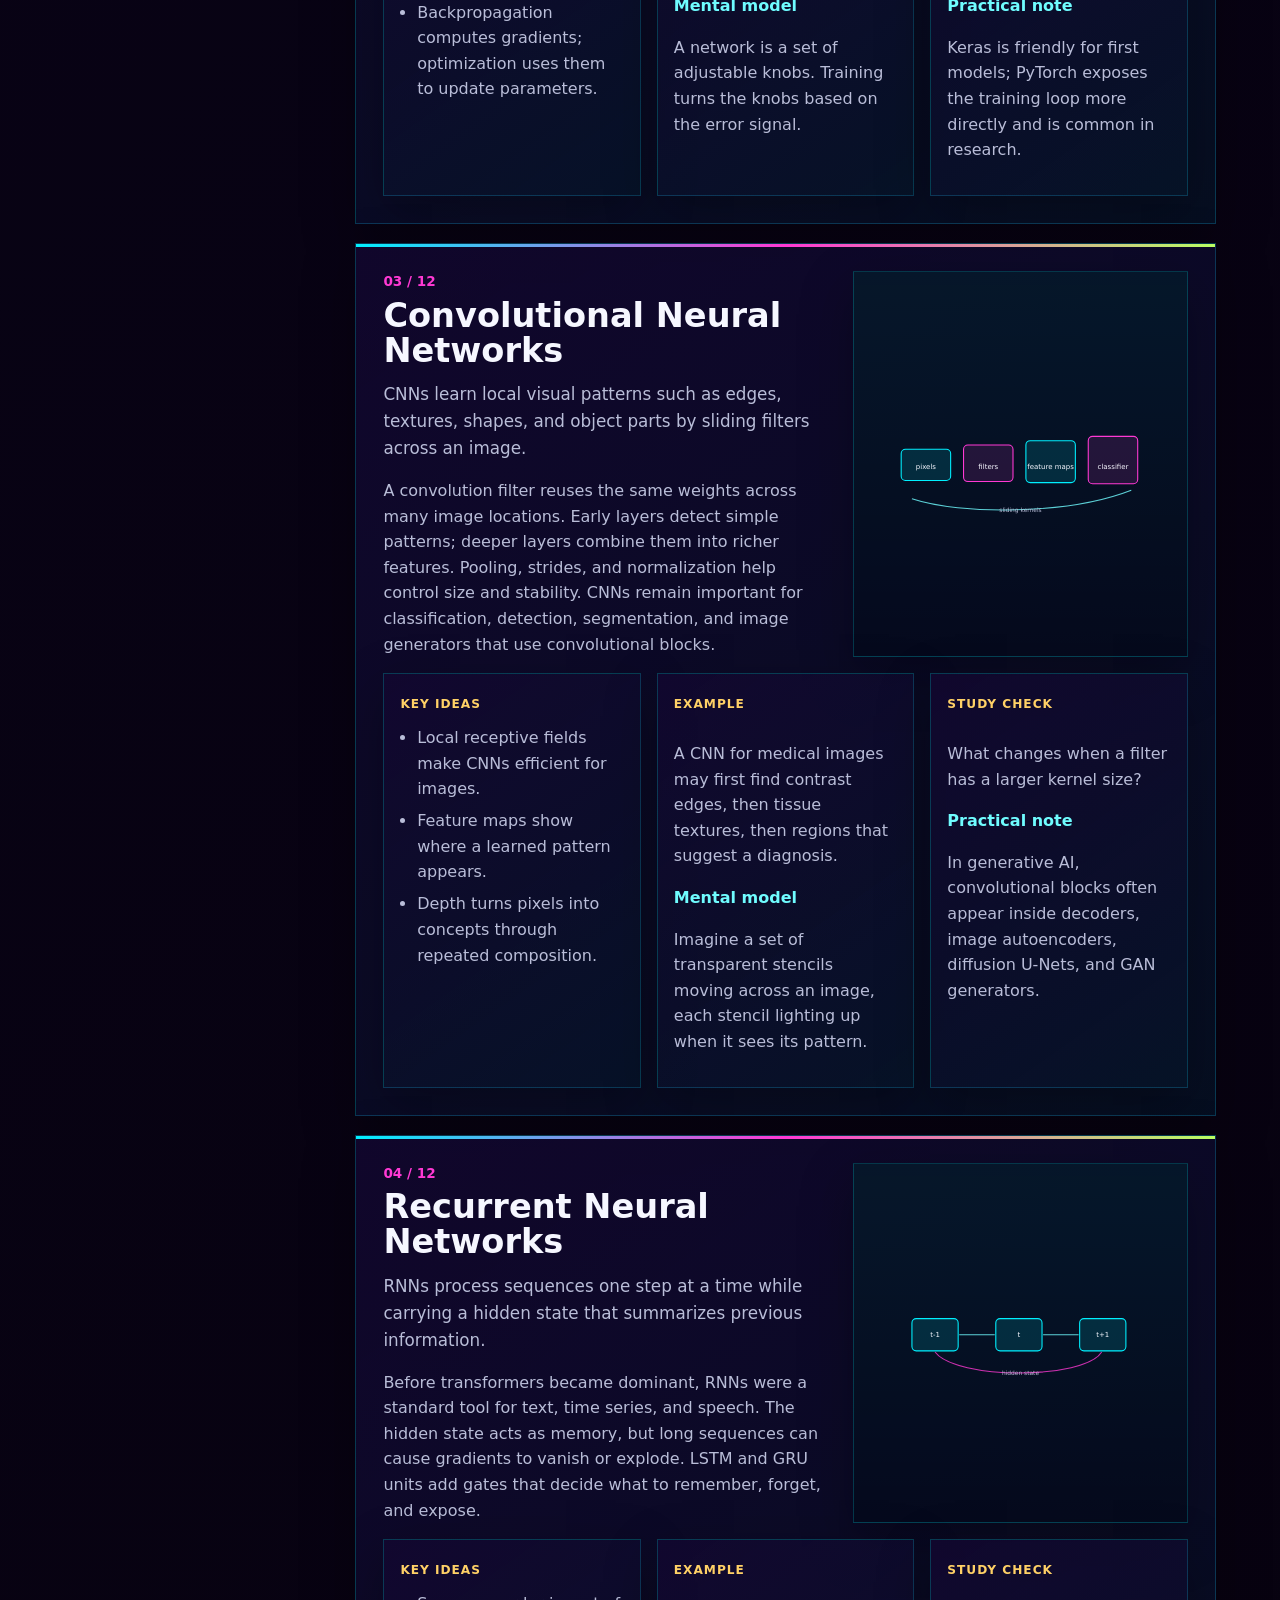
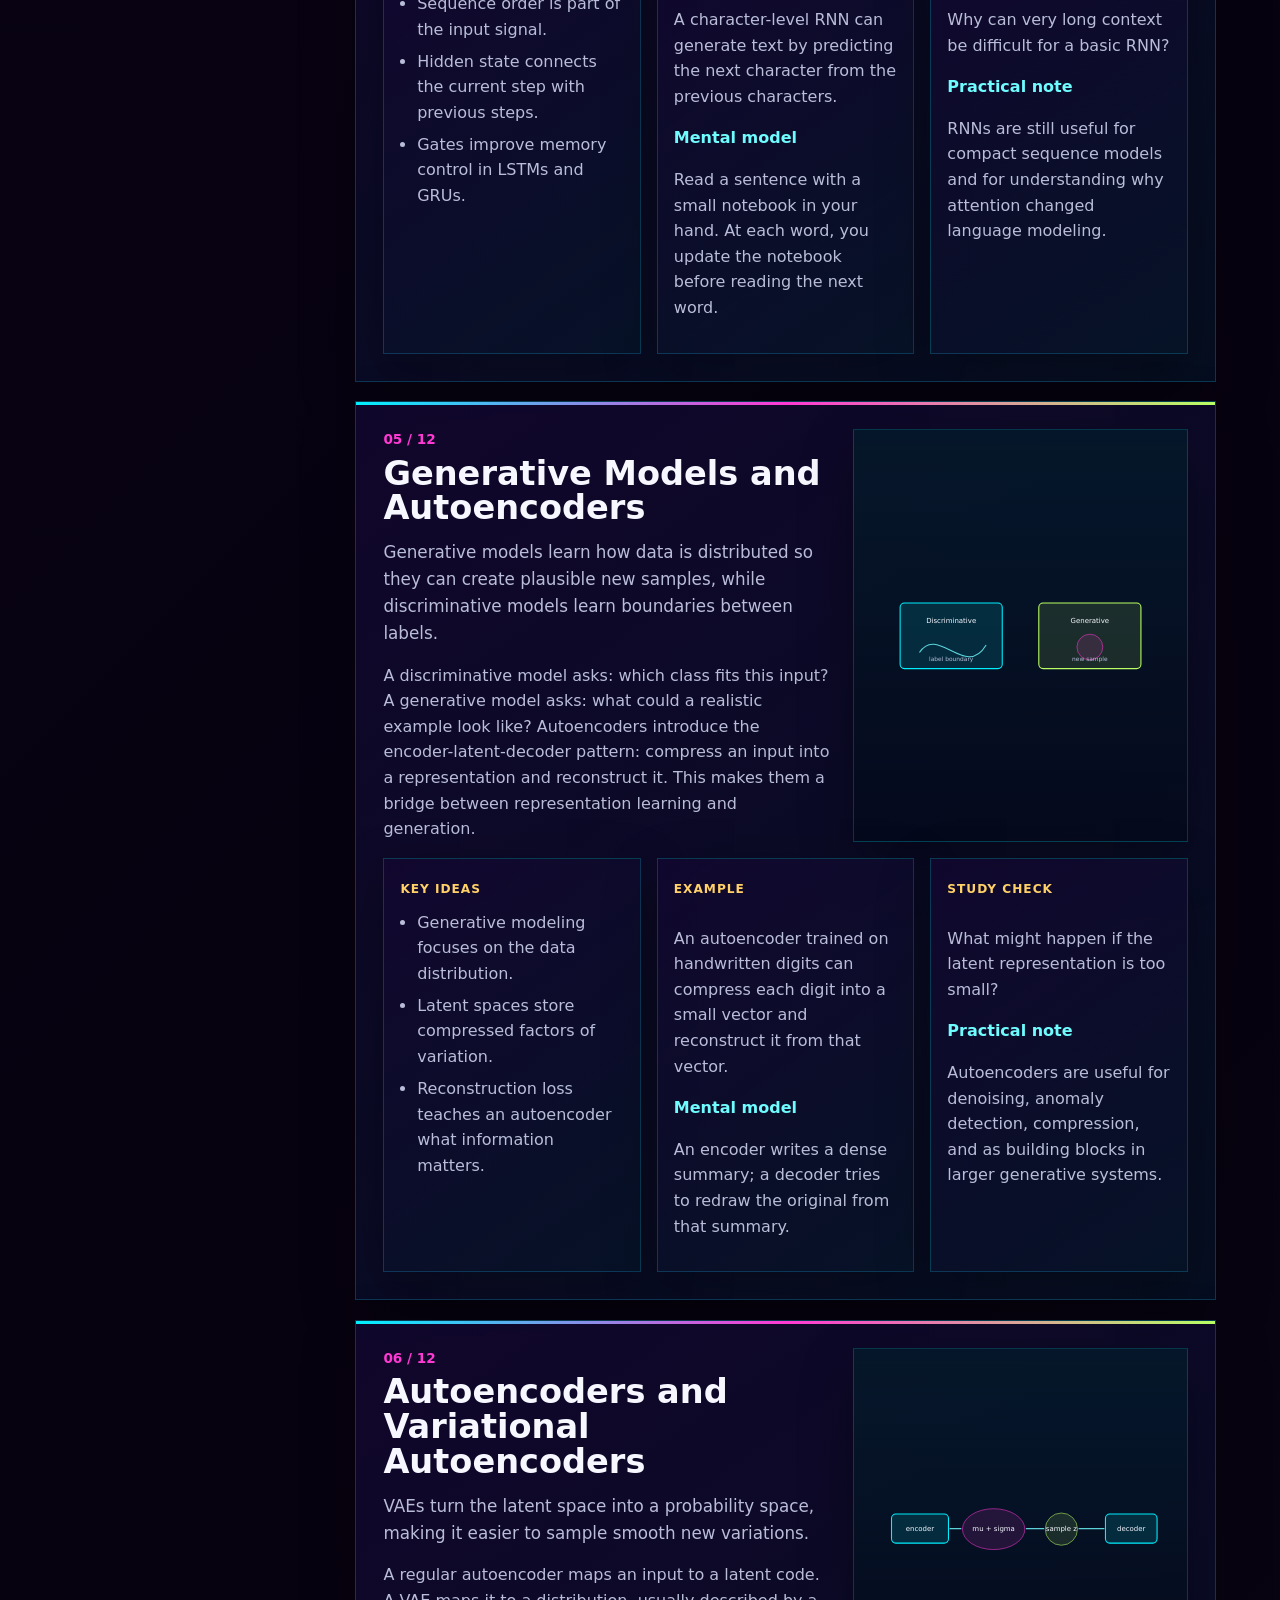
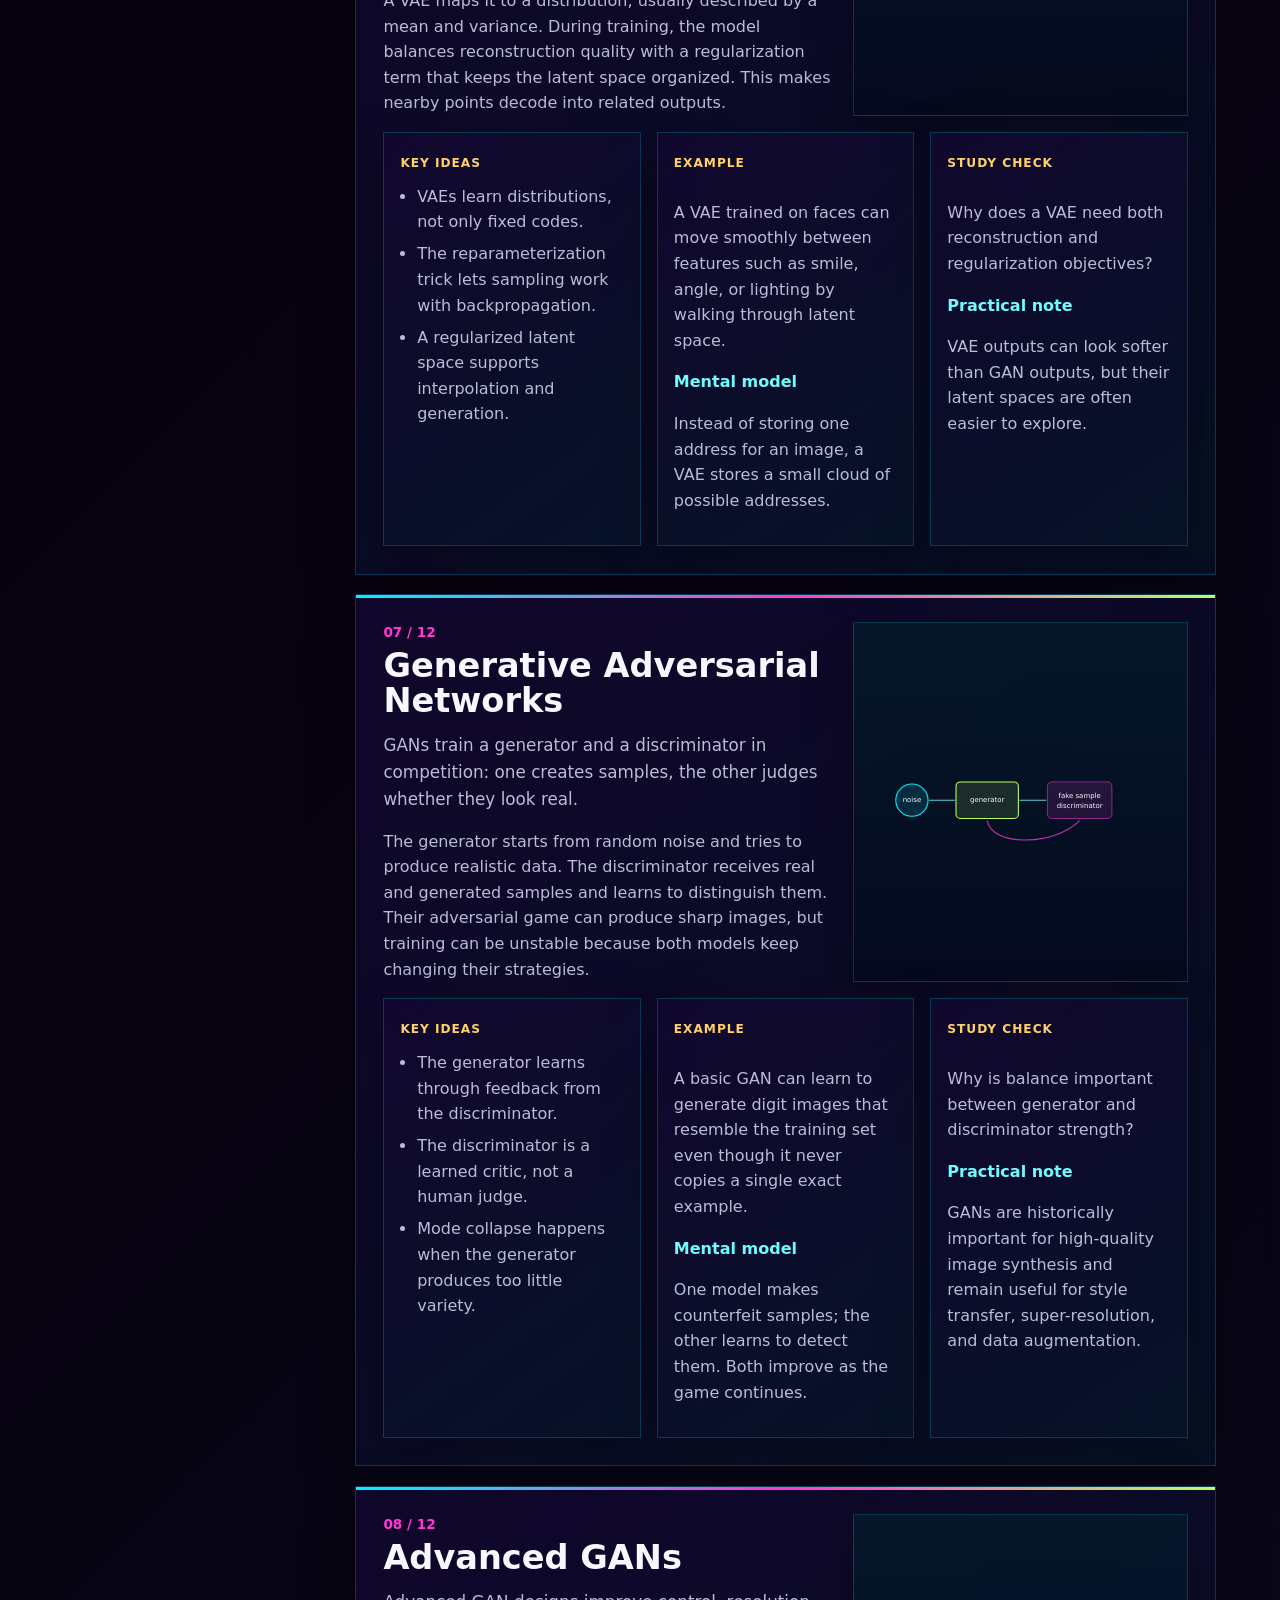
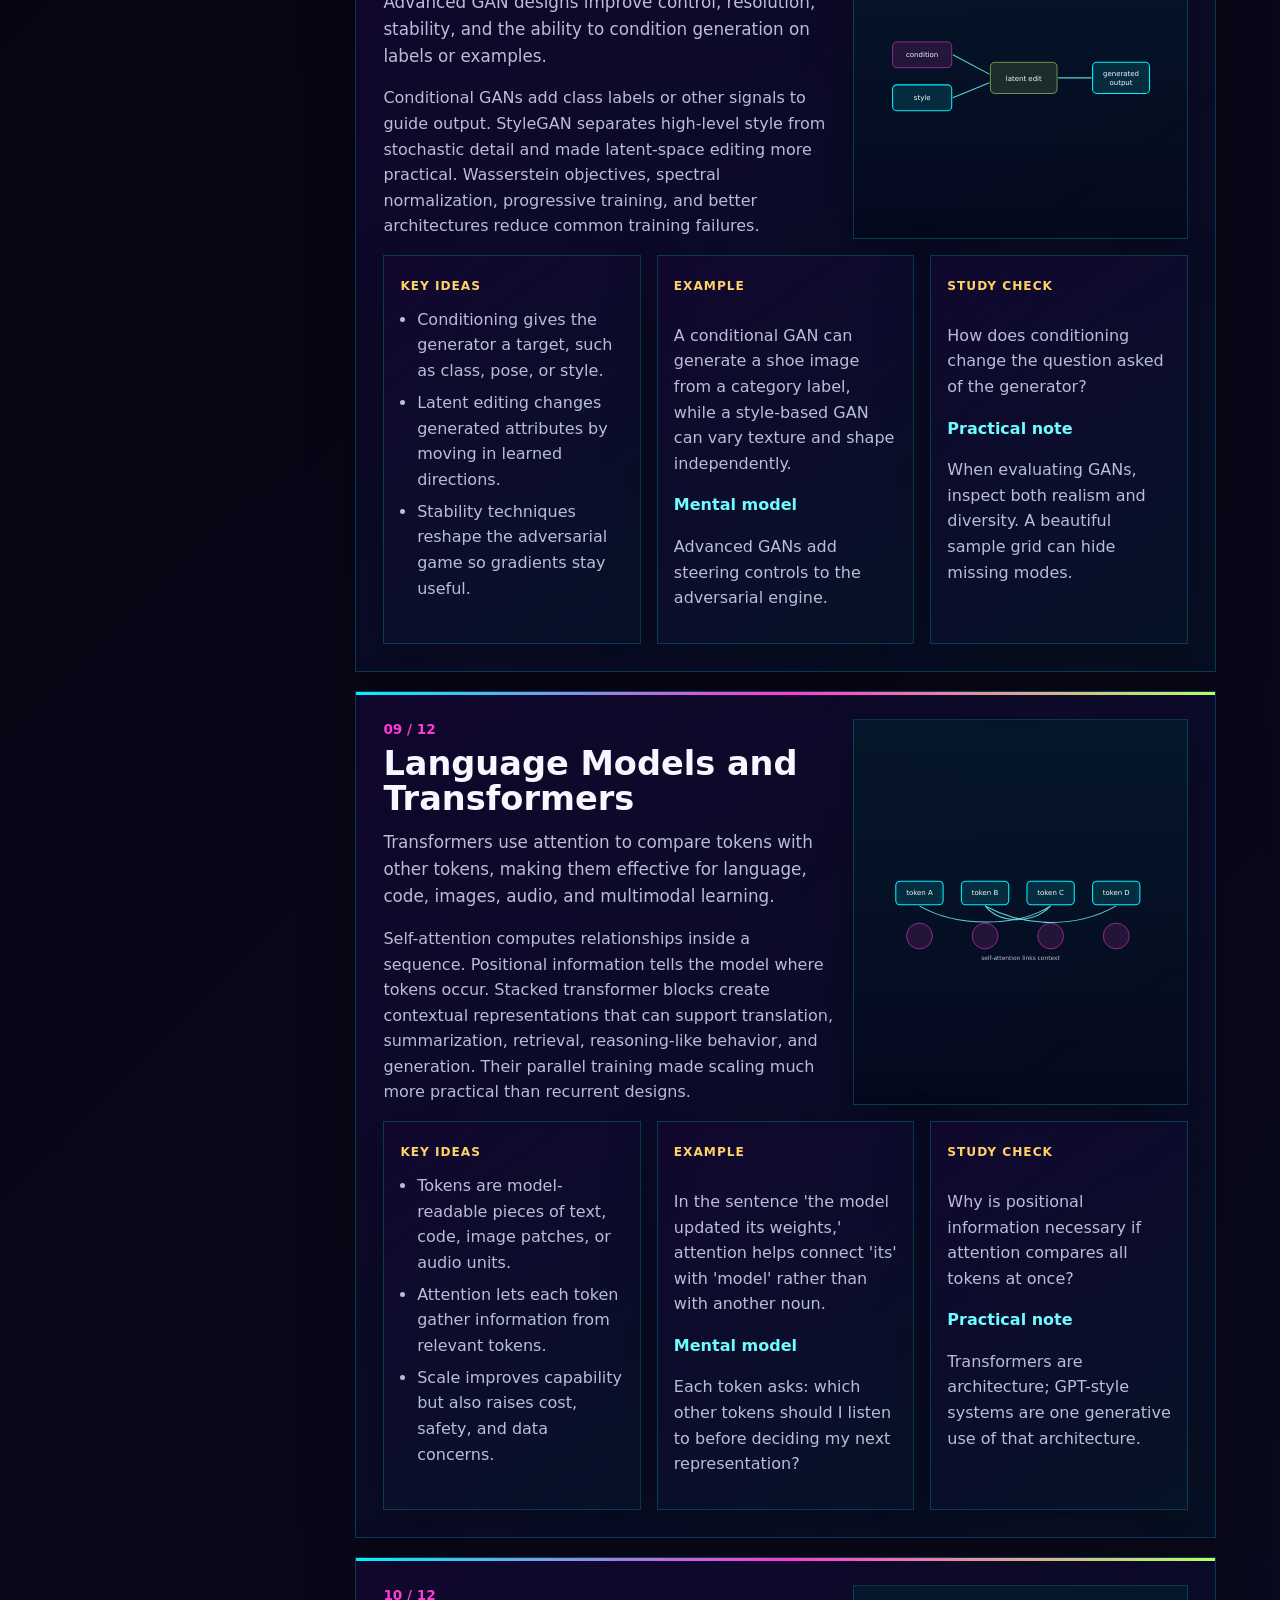
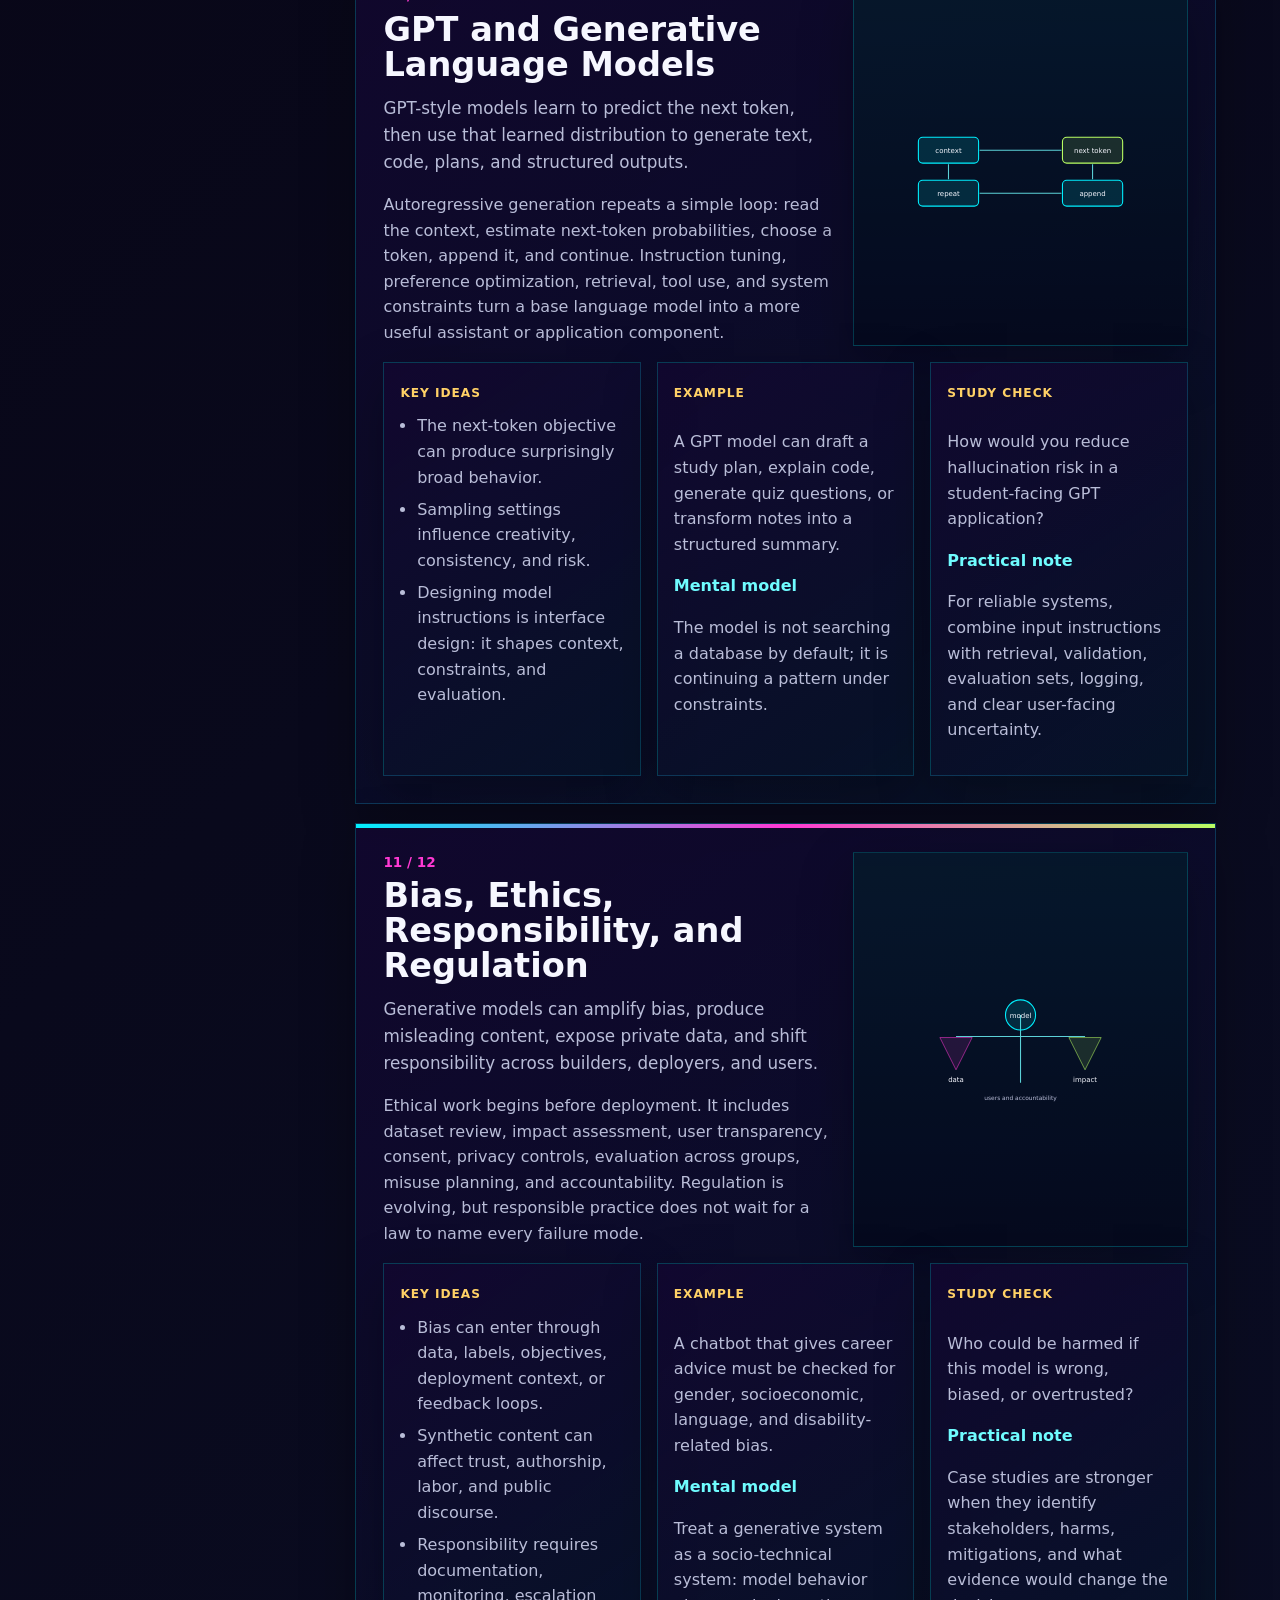
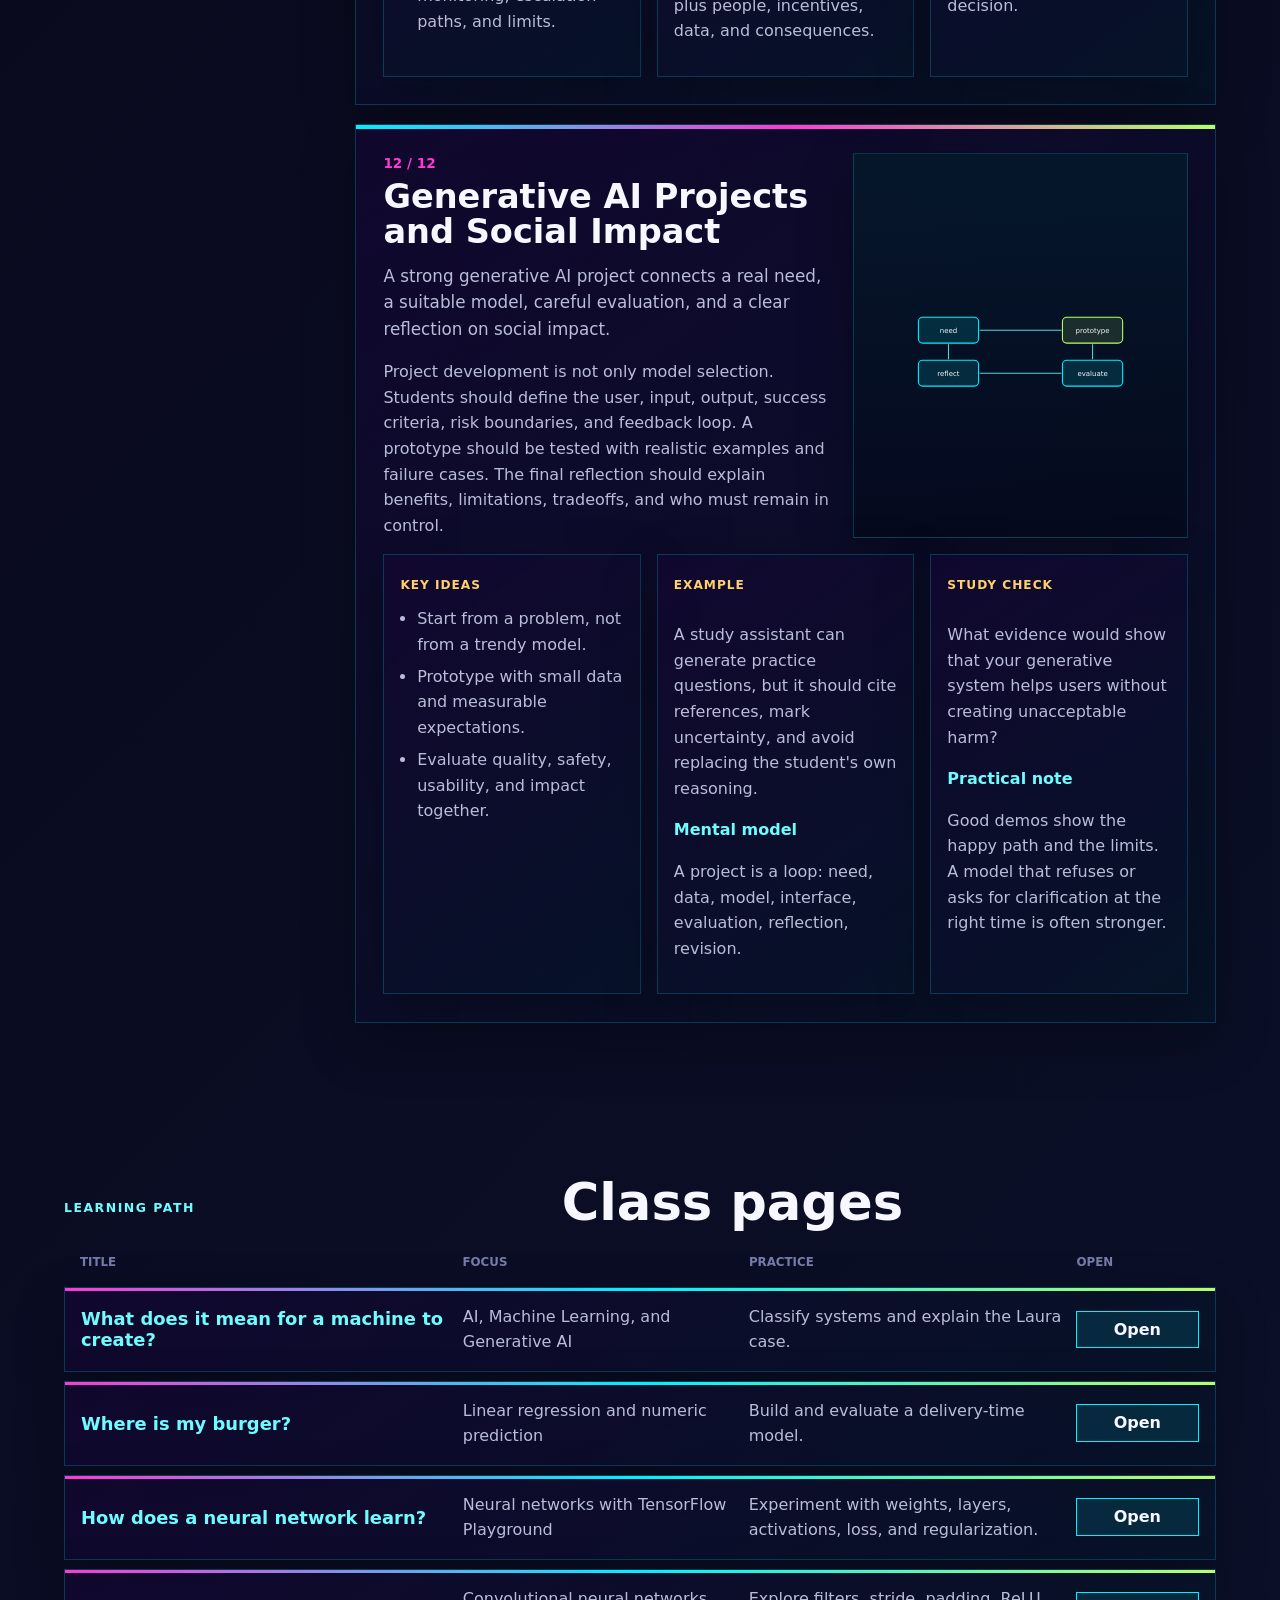
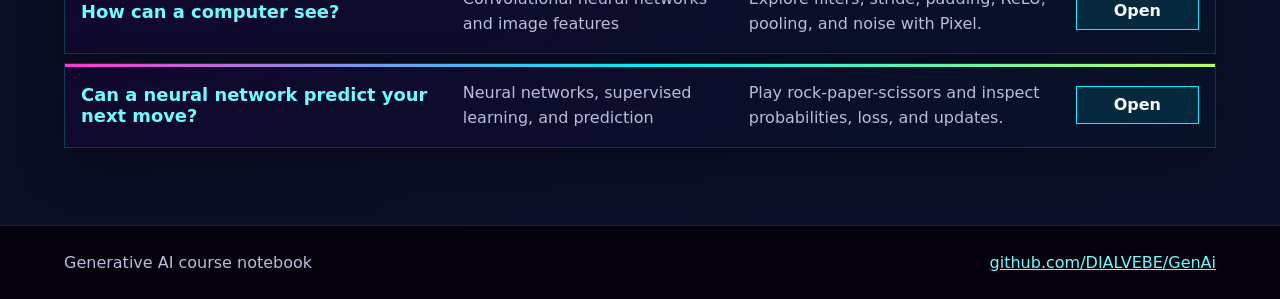
==== commit 50f6bb10: "Add bilingual rock-paper-scissors neural lesson" ====
--- a/index.html
+++ b/index.html
@@ -123,6 +123,12 @@
             <span data-i18n="class04Practice">Explore filters, stride, padding, ReLU, pooling, and noise with Pixel.</span>
             <a class="class-open" href="clases/clase-04/" data-i18n="classOpen04">Open</a>
           </article>
+          <article class="class-toc-row">
+            <strong data-i18n="class05Title">Can a neural network predict your next move?</strong>
+            <span data-i18n="class05Focus">Neural networks, supervised learning, and prediction</span>
+            <span data-i18n="class05Practice">Play rock-paper-scissors and inspect probabilities, loss, and updates.</span>
+            <a class="class-open" href="clases/clase-05/" data-i18n="classOpen05">Open</a>
+          </article>
         </div>
       </section>
     </main>
@@ -132,6 +138,6 @@
       <a href="https://github.com/DIALVEBE/GenAi">github.com/DIALVEBE/GenAi</a>
     </footer>
 
-    <script src="script.js?v=20261025-2"></script>
+    <script src="script.js?v=20261027-1"></script>
   </body>
 </html>
